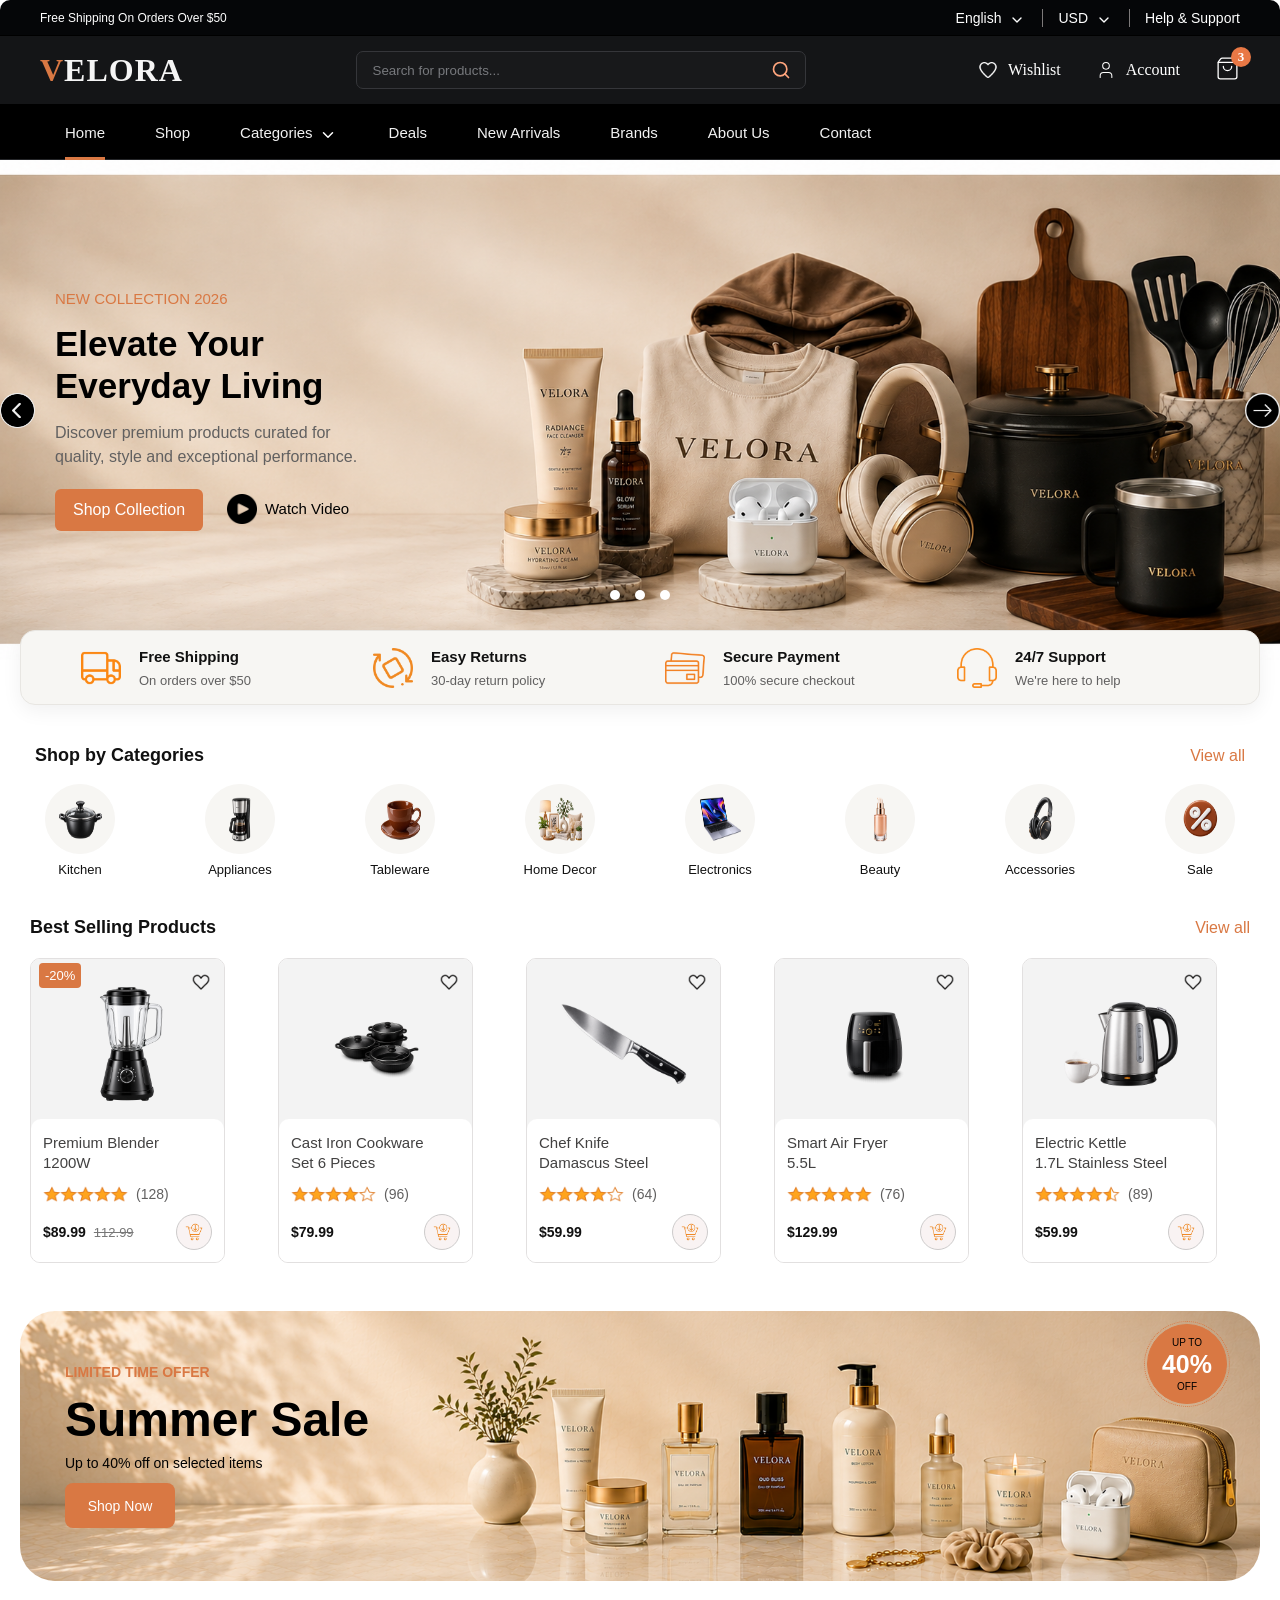
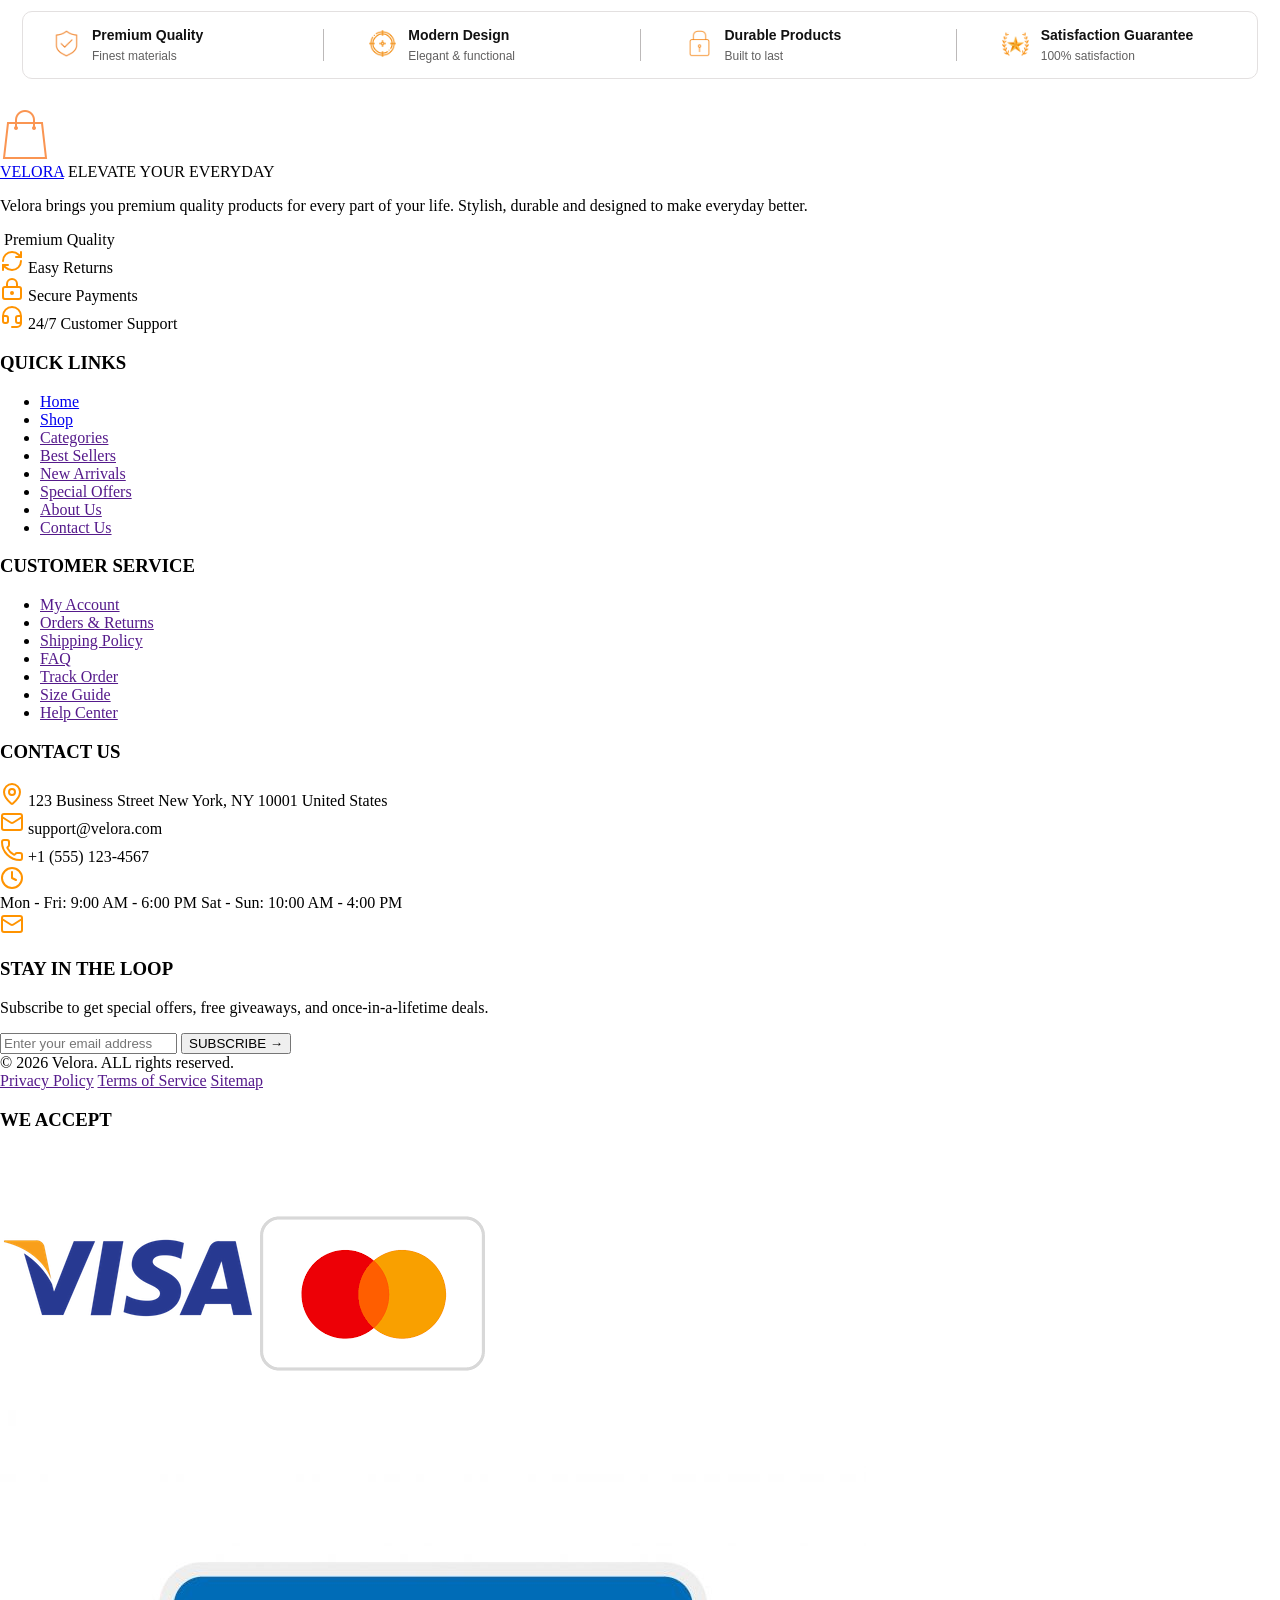
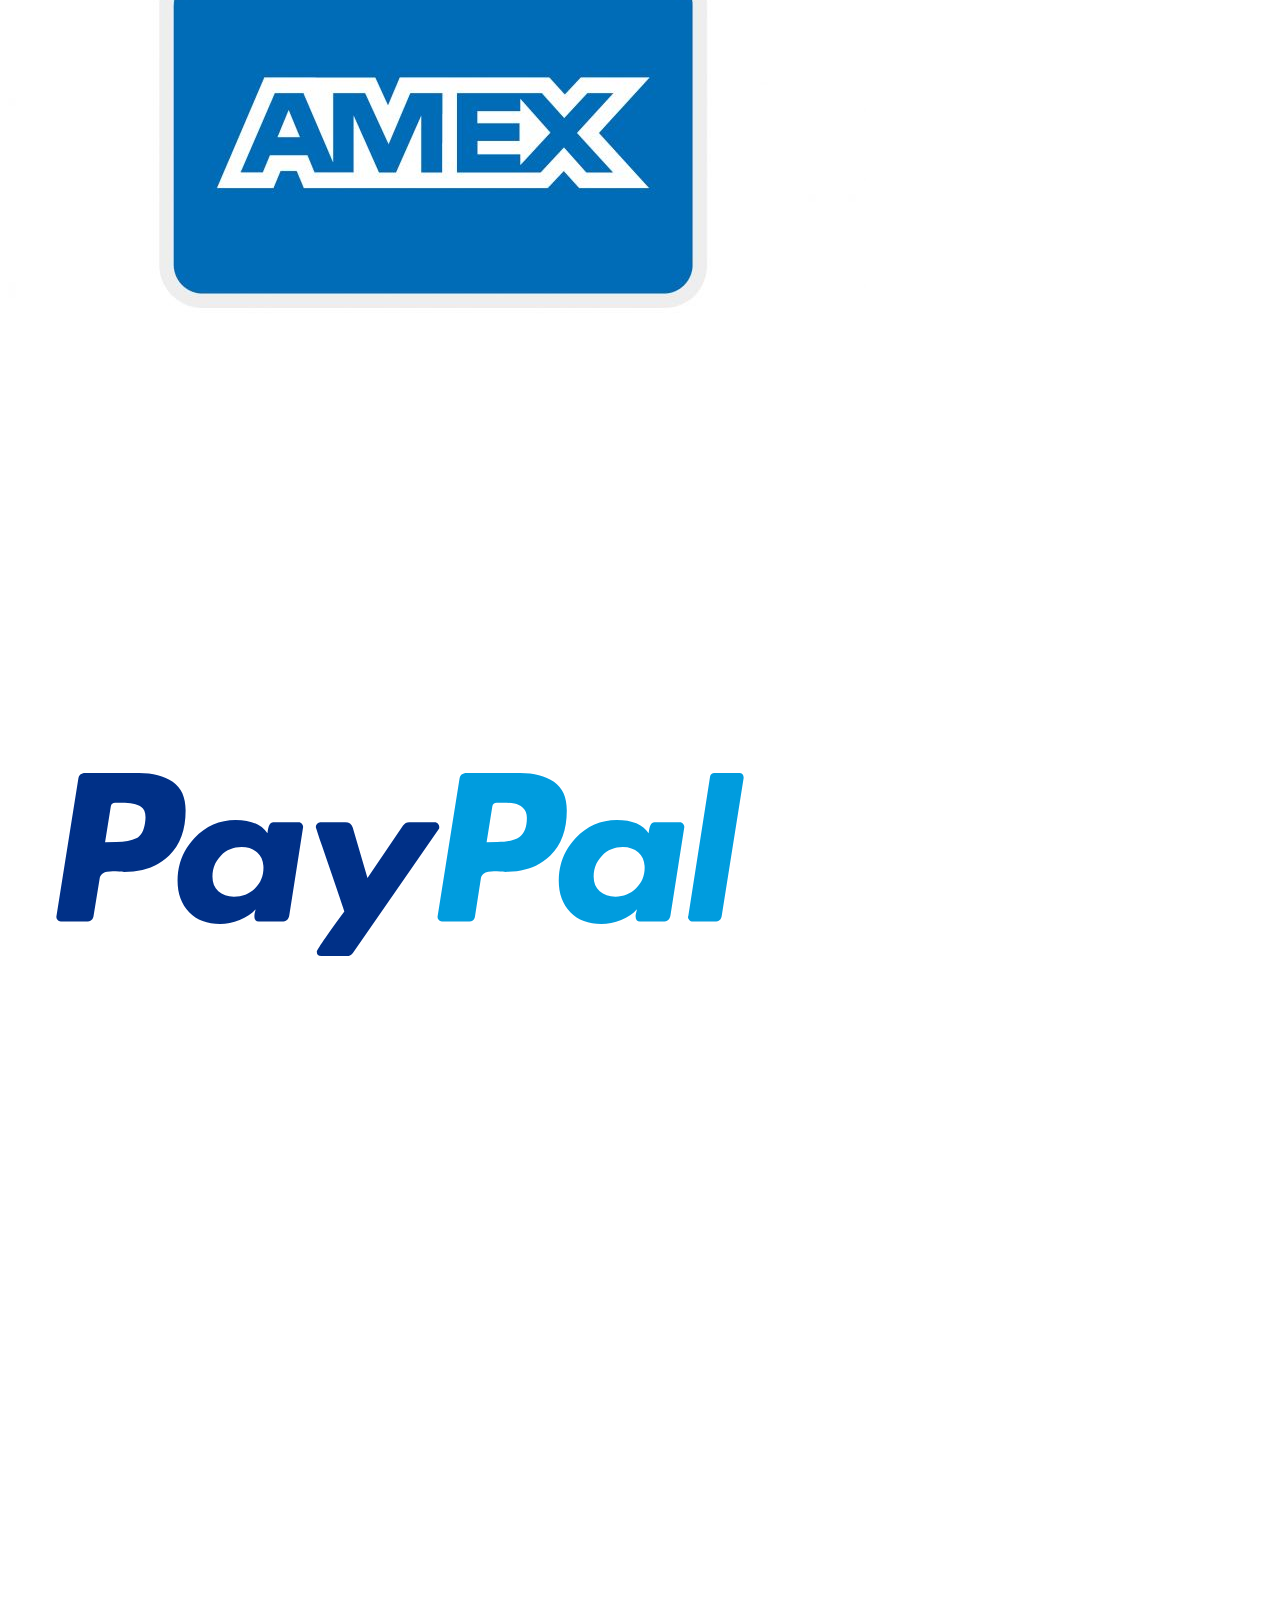
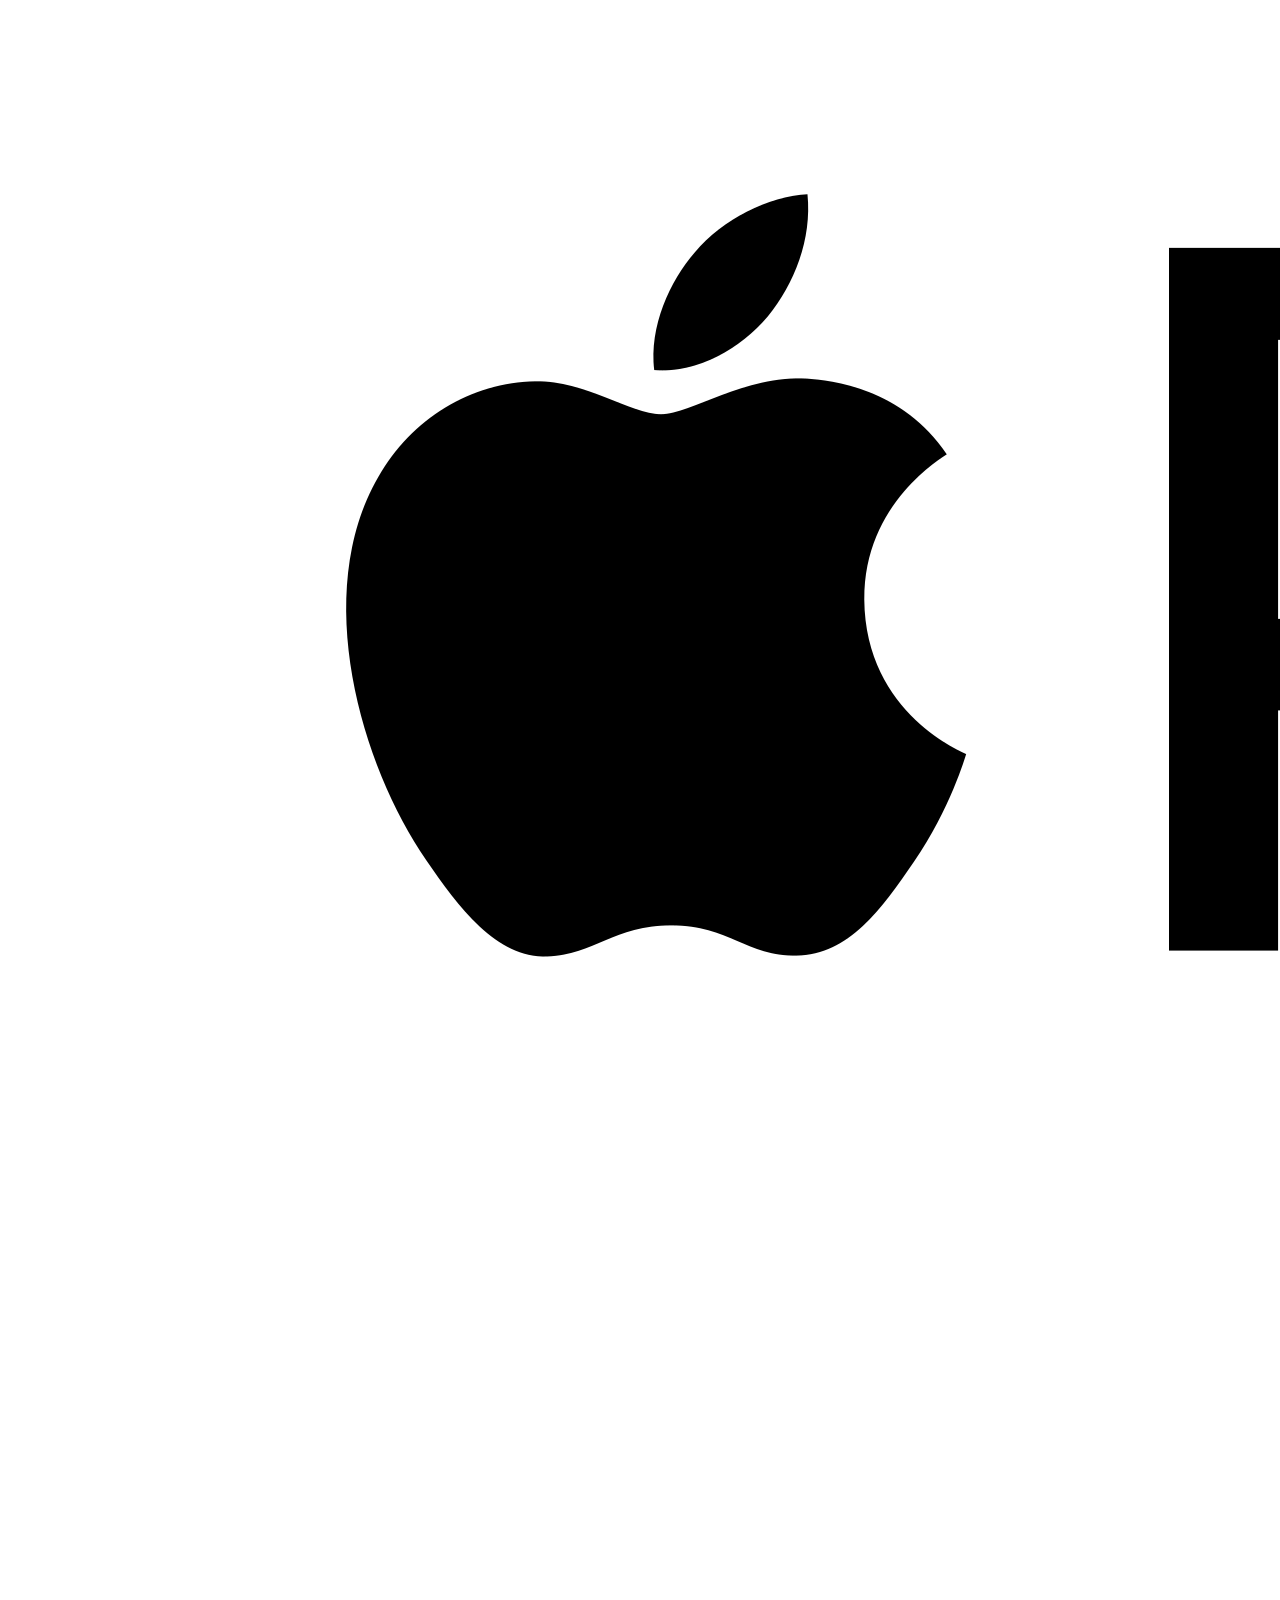
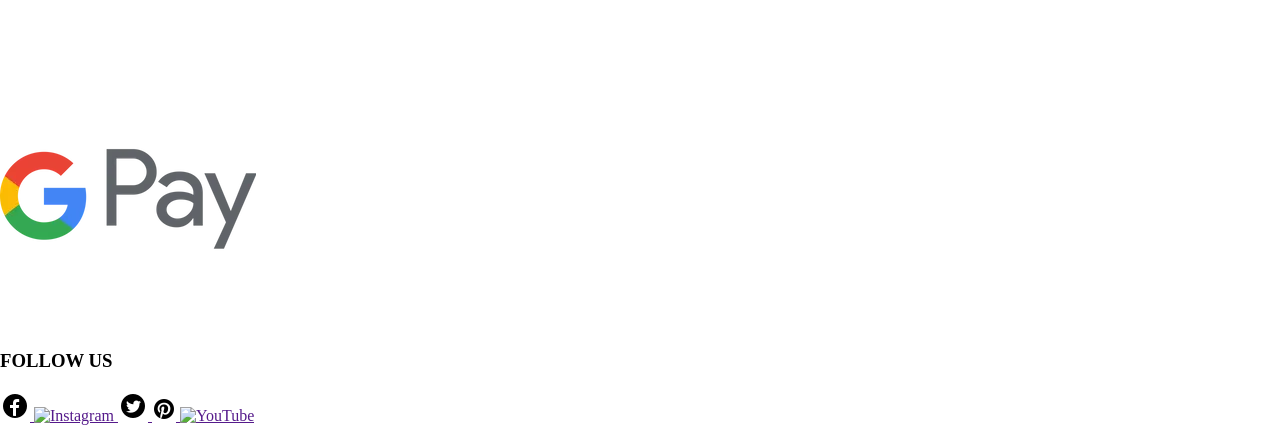
==== index.html @ 771a0735 "link the features-quality.css file to the index. html file" ====
<!DOCTYPE html>
<html lang="en">

<head>
  <meta charset="UTF-8">
  <meta name="viewport" content="width=device-width, initial-scale=1.0">
  <meta name="description"
    content="A modern, full-stack e-commerce platform with product discovery, authentication, persistent cart, advanced search and filtering, secure checkout, responsive UI, testing, and cloud deployment.">

  <title>Velora — Full-Stack E-Commerce Platform</title>
  <link rel="stylesheet" href="styles/main.css">
  <link rel="stylesheet" href="styles/components/header.css">
  <link rel="stylesheet" href="styles/components/hero.css">
  <link rel="stylesheet" href="styles/components/benefits.css">
  <link rel="stylesheet" href="styles/components/categories.css">
  <link rel="stylesheet" href="styles/components/best-sellers.css">
  <link rel="stylesheet" href="styles/components/sale.css">
  <link rel="stylesheet" href="styles/components/features-quality.css">

</head>

<body>

  <!-- =========================================
  ANNOUNCEMENT BAR
========================================== -->
  <div class="announcement-bar">
    <div class="bar-left">
      <p class="shipping-message">
        Free Shipping On Orders Over $50
      </p>
    </div>
    <div class="bar-right">
      <div class="bar-item language-selector">
        <span class="bar-label">
          English
        </span>
        <img src="assets/icons/chevron-down.svg" alt="" class="bar-arrow">
      </div>

      <span class="bar-separator"></span>

      <div class="bar-item currency-selector">
        <span class="bar-label">USD</span>
        <img src="assets/icons/chevron-down.svg" alt="" class="bar-arrow">
      </div>

      <span class="bar-separator"></span>

      <a href="#" class="bar-link">
        Help &amp; Support
      </a>
    </div>
  </div>

  <!-- =========================================
    HEADER
  ========================================== -->

  <header class="site-header">
    <!-- Logo -->
    <div class="header-left">
      <a href="index.html" class="site-logo">
        <span class="logo-accent">V</span>ELORA</a>
    </div>

    <!-- Search -->
    <div class="header-center">
      <form class="search-bar">
        <input type="search" class="search-input" placeholder="Search for products..." aria-label="Search products">

        <button type="submit" class="search-button" aria-label="Search">
          <img src="assets/icons/search.svg" alt="" class="search-icon">
        </button>
      </form>
    </div>

    <!-- Actions -->
    <div class="header-right">

      <!-- Wishlist -->
      <a href="#" class="header-action wishlist-action">
        <img src="assets/icons/favorite.png" alt="" class="header-action-icon">
        <span class="header-action-label">
          Wishlist
        </span>
      </a>

      <!-- Account -->
      <a href="login.html" class="header-action account-action">

        <img src="assets/icons/user.svg" alt="" class="header-action-icon">

        <span class="header-action-label">
          Account
        </span>

      </a>

      <!-- Cart -->
      <a href="cart.html" class="header-action cart-action">

        <div class="cart-icon-wrapper">

          <img src="assets/icons/shopping-bag.svg" alt="" class="header-cart-icon">

          <div class="cart-badge">
            <span class="cart-quantity">3</span>
          </div>

        </div>
        <!--
          <span class="header-action-label">
            Cart
          </span>
          -->

      </a>

    </div>

  </header>
  <!-- =========================================
    NAVIGATION
    ========================================== -->
  <nav class="main-navigation" aria-label="Main navigation">
    <ul class="navigation-list">
      <li class="navigation-item">
        <a href="index.html" class="navigation-link active">Home</a>
      </li>
      <li class="navigation-item">
        <a href="shop.html" class="navigation-link">Shop</a>
      </li>
      <li class="navigation-item">
        <a href="categories.html" class="navigation-link navigation-link-dropdown">
          Categories
          <img src="assets/icons/chevron-down.svg" alt="" class="navigation-arrow">
        </a>
      </li>
      <li class="navigation-item">
        <a href="deals.html" class="navigation-link">Deals</a>
      </li>
      <li class="navigation-item">
        <a href="new-arrivals.html" class="navigation-link">New Arrivals</a>
      </li>
      <li class="navigation-item">
        <a href="brands.html" class="navigation-link">Brands</a>
      </li>
      <li class="navigation-item">
        <a href="about.html" class="navigation-link">About Us</a>
      </li>
      <li class="navigation-item">
        <a href="contact.html" class="navigation-link">Contact
        </a>
      </li>
    </ul>
  </nav>

  <main>
    <section id="hero">
      <div class="hero-container">
        <div class="hero-left">
          <button class="hero-arrow hero-arrow-left" aria-label="Previous slide">
            <img src="assets/icons/back.png" alt="" class="hero-arrow-icon">
          </button>

          <div class="hero-content">
            <h2 class="hero-eyebrow">
              NEW COLLECTION 2026
            </h2>
            <h1 class="hero-title">
              Elevate Your Everyday Living
            </h1>
            <p class="hero-description">
              Discover premium products curated for quality,
              style and exceptional performance.
            </p>
            <div class="hero-actions">
              <a href="shop.html" class="hero-primary-button">
                Shop Collection
              </a>
              <button class="hero-video-button" type="button">
                <img src="assets/icons/play-button.png" alt="" class="hero-video-icon">
                <strong class="hero-video-text">
                  Watch Video
                </strong>
              </button>
            </div>
          </div>
        </div>
        <div class="hero-middle">
          <span class="hero-dot active"></span>
          <span class="hero-dot"></span>
          <span class="hero-dot"></span>
        </div>
        <div class="hero-right">
          <button class="hero-arrow hero-arrow-right" aria-label="Next slide">
            <img src="assets/icons/arrow-right.png" alt="" class="hero-arrow-icon">
          </button>
        </div>
      </div>
    </section>

    <section id="benefits">
      <div class="benefits-container">
        <div class="benefit-item">
          <img src="assets/icons/delivery-truck.png" alt="" class="benefit-image">
          <div class="benefit-content">
            <p class="benefit-title">Free Shipping</p>
            <p class="benefit-description">On orders over $50</p>
          </div>
        </div>

        <div class="benefit-item">
          <img src="assets/icons/rotate.png" alt="" class="benefit-image">
          <div class="benefit-content">
            <p class="benefit-title">Easy Returns</p>
            <p class="benefit-description">30-day return policy</p>
          </div>
        </div>

        <div class="benefit-item">
          <img src="assets/icons/credit-card.png" alt="" class="benefit-image">
          <div class="benefit-content">
            <p class="benefit-title">Secure Payment</p>
            <p class="benefit-description">100% secure checkout</p>
          </div>
        </div>

        <div class="benefit-item">
          <img src="assets/icons/headset.png" alt="" class="benefit-image">
          <div class="benefit-content">
            <p class="benefit-title">24/7 Support</p>
            <p class="benefit-description">We're here to help</p>
          </div>
        </div>
      </div>
    </section>

    <section id="categories">
      <div class="categories-container">
        <div class="categories-header">
          <h2 class="categories-title">Shop by Categories</h2>
          <a href="categories.html" class="categories-link">View all</a>
        </div>

        <div class="categories-grid">
          <a href="shop.html?category=kitchen" class="category-card">
            <div class="category-img">
              <img src="assets/images/categories/kitchen.png" alt="Kitchen products" class="category-image">
            </div>
            <span class="category-name">Kitchen</span>
          </a>

          <a href="shop.html?category=appliances" class="category-card">
            <div class="category-img">
              <img src="assets/images/categories/appliances.png" alt="Appliances products" class="category-image">
            </div>
            <span class="category-name">Appliances</span>
          </a>
          <a href="shop.html?category=tableware" class="category-card">
            <div class="category-img">
              <img src="assets/images/categories/tableware.png" alt="Tableware products" class="category-image">
            </div>
            <span class="category-name">Tableware</span>
          </a>
          <a href="shop.html?category=home-decor" class="category-card">
            <div class="category-img">
              <img src="assets/images/categories/home decor.png" alt="Home Decor products" class="category-image">
            </div>
            <span class="category-name">Home Decor</span>
          </a>
          <a href="shop.html?category=electronics" class="category-card">
            <div class="category-img">
              <img src="assets/images/categories/electronics.png" alt="Electronics products" class="category-image">
            </div>
            <span class="category-name">Electronics</span>
          </a>
          <a href="shop.html?category=beauty" class="category-card">
            <div class="category-img">
              <img src="assets/images/categories/beauty.png" alt="Beauty products" class="category-image">
            </div>
            <span class="category-name">Beauty</span>
          </a>
          <a href="shop.html?category=accessories" class="category-card">
            <div class="category-img">
              <img src="assets/images/categories/accessories.png" alt="Accessories products" class="category-image">
            </div>
            <span class="category-name">Accessories</span>
          </a>
          <a href="shop.html?category=sale" class="category-card">
            <div class="category-img">
              <img src="assets/images/categories/sale.png" alt="Promotions" class="category-image">
            </div>
            <span class="category-name">Sale</span>
          </a>
        </div>
      </div>
    </section>

    <section id="best-sellers">
      <div class="best-sellers-container">
        <div class="best-sellers-header">
          <h2 class="best-sellers-title">Best Selling Products</h2>
          <a href="best-sellers.html" class="best-sellers-link">View all</a>
        </div>

        <div class="products-grid">

          <div class="product-card">
            <!-- Product Image -->
            <div class="product-image-container">
              <span class="product-discount">
                -20%
              </span>
              <button class="product-wishlist" aria-label="Add to wishlist">
                <img src="assets/icons/heart.png" alt="">
              </button>
              <img src="assets/images/categories/Blender.png" alt="Premium Blender 1200W" class="product-img">
            </div>

            <!-- Product Information -->
            <div class="product-info">
              <h3 class="product-name">
                Premium Blender 1200W
              </h3>

              <!-- Rating -->
              <div class="product-rating">
                <img class="rating-stars" src="assets/icons/rating-50.png" alt="5 stars">
                <span class="review-count">
                  (128)
                </span>
              </div>

              <!-- Price -->
              <div class="product-actions">
                <div class="product-price">
                  <span class="current-price">
                    $89.99
                  </span>
                  <span class="old-price">
                    112.99
                  </span>
                </div>
                <!-- Add to Cart -->
                <button class="add-to-cart-button" aria-label="Add to cart">
                  <img src="assets/icons/add-product.png" alt="">
                </button>
              </div>
            </div>

          </div>

          <div class="product-card">
            <!-- Product Image -->
            <div class="product-image-container">
              <!--
                <span class="product-discount">
                </span>
              -->
              <button class="product-wishlist" aria-label="Add to wishlist">
                <img src="assets/icons/heart.png" alt="">
              </button>
              <img src="assets/images/categories/Cast Iron Cookware.png" alt="Cast Iron Cookware" class="product-img">
            </div>

            <!-- Product Information -->
            <div class="product-info">
              <h3 class="product-name">
                Cast Iron Cookware Set 6 Pieces
              </h3>

              <!-- Rating -->
              <div class="product-rating">
                <img class="rating-stars" src="assets/icons/rating-40.png" alt="4 out of 5 stars">
                <span class="review-count">
                  (96)
                </span>
              </div>

              <!-- Price -->
              <div class="product-actions">
                <div class="product-price">
                  <span class="current-price">
                    $79.99
                  </span>
                </div>
                <!-- Add to Cart -->
                <button class="add-to-cart-button" aria-label="Add to cart">
                  <img src="assets/icons/add-product.png" alt="">
                </button>
              </div>
            </div>

          </div>

          <div class="product-card">
            <!-- Product Image -->
            <div class="product-image-container">
              <!--
               <span class="product-discount">
               </span>
               -->
              <button class="product-wishlist" aria-label="Add to wishlist">
                <img src="assets/icons/heart.png" alt="">
              </button>
              <img src="assets/images/categories/Chef Knife.png" alt="Chef Knife" class="product-img">
            </div>

            <!-- Product Information -->
            <div class="product-info">
              <h3 class="product-name">
                Chef Knife Damascus Steel
              </h3>

              <!-- Rating -->
              <div class="product-rating">
                <img class="rating-stars" src="assets/icons/rating-40.png" alt="4 out of 5 stars">
                <span class="review-count">
                  (64)
                </span>
              </div>

              <!-- Price -->
              <div class="product-actions">
                <div class="product-price">
                  <span class="current-price">
                    $59.99
                  </span>
                </div>
                <!-- Add to Cart -->
                <button class="add-to-cart-button" aria-label="Add to cart">
                  <img src="assets/icons/add-product.png" alt="">
                </button>
              </div>
            </div>

          </div>

          <div class="product-card">
            <!-- Product Image -->
            <div class="product-image-container">
              <!--
               <span class="product-discount">
                 </span>
                   -->
              <button class="product-wishlist" aria-label="Add to wishlist">
                <img src="assets/icons/heart.png" alt="">
              </button>
              <img src="assets/images/categories/Smart Air Fryer.png" alt="Smart Air Fryer" class="product-img">
            </div>

            <!-- Product Information -->
            <div class="product-info">
              <h3 class="product-name">
                Smart Air Fryer 5.5L
              </h3>

              <!-- Rating -->
              <div class="product-rating">
                <img class="rating-stars" src="assets/icons/rating-50.png" alt="5 stars">
                <span class="review-count">
                  (76)
                </span>
              </div>

              <!-- Price -->
              <div class="product-actions">
                <div class="product-price">
                  <span class="current-price">
                    $129.99
                  </span>
                </div>
                <!-- Add to Cart -->
                <button class="add-to-cart-button" aria-label="Add to cart">
                  <img src="assets/icons/add-product.png" alt="">
                </button>
              </div>
            </div>

          </div>

          <div class="product-card">
            <!-- Product Image -->
            <div class="product-image-container">
              <!--
              <span class="product-discount">
               </span>
                -->
              <button class="product-wishlist" aria-label="Add to wishlist">
                <img src="assets/icons/heart.png" alt="">
              </button>
              <img src="assets/images/categories/Electric Kettle.png" alt="Elecrtic Kettle" class="product-img">
            </div>

            <!-- Product Information -->
            <div class="product-info">
              <h3 class="product-name">
                Electric Kettle <br>
                1.7L Stainless Steel
              </h3>

              <!-- Rating -->
              <div class="product-rating">
                <img class="rating-stars" src="assets/icons/rating-45.png" alt="4.5 out of 5 stars">
                <span class="review-count">
                  (89)
                </span>
              </div>

              <!-- Price -->
              <div class="product-actions">
                <div class="product-price">
                  <span class="current-price">
                    $59.99
                  </span>
                </div>
                <!-- Add to Cart -->
                <button class="add-to-cart-button" aria-label="Add to cart">
                  <img src="assets/icons/add-product.png" alt="">
                </button>
              </div>
            </div>

          </div>
        </div>
      </div>
    </section>

    <section id="sale">
      <div class="sale-container">
        <div class="sale-content">
          <span class="sale-label">
            LIMITED TIME OFFER
          </span>
          <h2 class="sale-title">Summer Sale</h2>
          <p class="sale-description">Up to 40% off on selected items</p>
          <a href="shop.html" class="sale-button">
            Shop Now
          </a>
        </div>
        <div class="sale-visual">
          <div class="sale-badge">
            <span class="sale-badge-label">UP TO </span>
            <span class="sale-badge-value">40%</span>
            <span class="sale-badge-label">OFF</span>

          </div>
        </div>
      </div>
    </section>

    <section id="features-quality">
      <div class="features-container">
        <div class="feature-card">
          <div class="feature-icon-wrapper">
            <img src="assets/icons/shield-check.png" alt="" class="feature-icon">
          </div>
          <div class="feature-info">
            <span class="feature-name">Premium Quality</span>
            <span class="feature-description">
              Finest materials
            </span>
          </div>
        </div>

        <span class="feature-separator"></span>

        <div class="feature-card">
          <div class="feature-icon-wrapper">
            <img src="assets/icons/sniper.png" alt="" class="feature-icon">
          </div>
          <div class="feature-info">
            <span class="feature-name">Modern Design</span>
            <span class="feature-description">
              Elegant & functional
            </span>
          </div>
        </div>

        <span class="feature-separator"></span>

        <div class="feature-card">
          <div class="feature-icon-wrapper">
            <img src="assets/icons/lock.png" alt="" class="feature-icon">
          </div>
          <div class="feature-info">
            <span class="feature-name">Durable Products</span>
            <span class="feature-description">
              Built to last
            </span>
          </div>
        </div>

        <span class="feature-separator"></span>

        <div class="feature-card">
          <div class="feature-icon-wrapper">
            <img src="assets/icons/winner.png" alt="" class="feature-icon">
          </div>
          <div class="feature-info">
            <span class="feature-name">Satisfaction Guarantee</span>
            <span class="feature-description">
              100% satisfaction
            </span>
          </div>
        </div>

      </div>
    </section>
  </main>

  <footer class="site-footer">
    <div class="footer-container">
      <div class="footer-main">
        <div class="footer-brand">
          <div class="brand-header">
            <img src="assets/icons/shopping-bag.png" alt="" class="brand-icon">
            <div class="brand-info">
              <a href="index.html" class="brand-logo">VELORA</a>
              <span class="brand-tagline">ELEVATE YOUR EVERYDAY</span>
            </div>
          </div>
          <p class="brand-description">
            Velora brings you premium quality products for every part of your life. Stylish, durable and designed to
            make everyday better.
          </p>
          <div class="footer-benefits">
            <div class="footer-benefit">
              <img src="assets/icons/shield-check.svg" alt="" class="footer-benefit-icon">
              <span class="footer-benefit-name">Premium Quality</span>
            </div>
            <div class="footer-benefit">
              <img src="assets/icons/refresh-cw.svg" alt="" class="footer-benefit-icon">
              <span class="footer-benefit-name">Easy Returns</span>
            </div>
            <div class="footer-benefit">
              <img src="assets/icons/lock.svg" alt="" class="footer-benefit-icon">
              <span class="footer-benefit-name">Secure Payments</span>
            </div>
            <div class="footer-benefit">
              <img src="assets/icons/headset.svg" alt="" class="footer-benefit-icon">
              <span class="footer-benefit-name">24/7 Customer Support</span>
            </div>
          </div>

        </div>

        <div class="footer-links">
          <div class="quick-links">
            <h3 class="footer-column-title">QUICK LINKS</h3>
            <ul class="footer-link-list">
              <li class="footer-link-item">
                <a href="index.html" class="footer-link">Home</a>
              </li>
              <li class="footer-link-item">
                <a href="shop.html" class="footer-link">Shop</a>
              </li>
              <li class="footer-link-item">
                <a href="" class="footer-link">Categories</a>
              </li>
              <li class="footer-link-item">
                <a href="" class="footer-link">Best Sellers</a>
              </li>
              <li class="footer-link-item">
                <a href="" class="footer-link">New Arrivals</a>
              </li>
              <li class="footer-link-item">
                <a href="" class="footer-link">Special Offers</a>
              </li>
              <li class="footer-link-item">
                <a href="" class="footer-link">About Us</a>
              </li>
              <li class="footer-link-item">
                <a href="" class="footer-link">Contact Us</a>
              </li>
            </ul>
          </div>

          <div class="customer-links">
            <h3 class="footer-column-title">CUSTOMER SERVICE</h3>
            <ul class="footer-link-list">
              <li class="footer-link-item">
                <a href="" class="footer-link">My Account</a>
              </li>
              <li class="footer-link-item">
                <a href="" class="footer-link">Orders & Returns</a>
              </li>
              <li class="footer-link-item">
                <a href="" class="footer-link">Shipping Policy</a>
              </li>
              <li class="footer-link-item">
                <a href="" class="footer-link">FAQ</a>
              </li>
              <li class="footer-link-item">
                <a href="" class="footer-link">Track Order</a>
              </li>
              <li class="footer-link-item">
                <a href="" class="footer-link">Size Guide</a>
              </li>
              <li class="footer-link-item">
                <a href="" class="footer-link">Help Center</a>
              </li>
            </ul>

          </div>
        </div>

        <div class="footer-contact">
          <h3 class="footer-column-title">CONTACT US</h3>
          <div class="contact-item">
            <img src="assets/icons/map-pin.svg" alt="Location" class=" contact-icon">
            <span class="contact-content">123 Business Street New York, NY 10001 United States</span>
          </div>

          <div class="contact-item">
            <img src="assets/icons/mail.svg" alt="Email" class="contact-icon">
            <span class="contact-content">support@velora.com</span>
          </div>

          <div class="contact-item">
            <img src="assets/icons/phone.svg" alt="Phone" class="contact-icon">
            <span class="contact-content">+1 (555) 123-4567</span>
          </div>

          <div class="contact-item">
            <img src="assets/icons/clock.svg" alt="Business hours" class="contact-icon">
            <div class="contact-hours">
              <span class="weekday-hours">
                Mon - Fri: 9:00 AM - 6:00 PM
              </span>
              <span class="weekend-hours">
                Sat - Sun: 10:00 AM - 4:00 PM
              </span>
            </div>

          </div>
        </div>
      </div>

      <div class="footer-newsletter">
        <div class="newsletter-content">
          <div class="newsletter-icon-wrapper">
            <img src="assets/icons/mail.svg" alt="" class="newsletter-icon">
          </div>
          <div class="newsletter-text">
            <h3 class="newsletter-title">
              STAY IN THE LOOP
            </h3>
            <p class="newsletter-description">
              Subscribe to get special offers, free giveaways, and once-in-a-lifetime deals.
            </p>
          </div>
        </div>
        <div class="newsletter-form">
          <form class="email-bar">
            <input type="email" class="email-input" placeholder="Enter your email address" aria-label="email">

            <button type="submit" class="subscribe-button" aria-label="Subscribe">
              SUBSCRIBE →
            </button>
          </form>
        </div>
      </div>

      <div class="footer-bottom">
        <div class="footer-legal">
          <div class="copyright">
            © 2026 Velora. ALL rights reserved.
          </div>
          <div class="footer-legal-links">
            <a href="" class="footer-legal-link">
              Privacy Policy</a>
            <span class="link-separator"></span>
            <a href="" class="footer-legal-link">
              Terms of Service</a>
            <span class="link-separator"></span>
            <a href="" class="footer-legal-link">
              Sitemap
            </a>
          </div>
        </div>

        <div class="footer-payments">
          <h3 class="footer-column-title">
            WE ACCEPT
          </h3>
          <div class="payment-methods">
            <img src="assets/logo/payment-method-logos/Visa.png" alt="Visa" class="payment-icon">
            <img src="assets/logo/payment-method-logos/Mastercard.png" alt="Mastercard" class="payment-icon">
            <img src="assets/logo/payment-method-logos/American-Express.jpg" alt="American Express"
              class="payment-icon">
            <img src="assets/logo/payment-method-logos/PayPal.svg" alt="PayPal" class="payment-icon">
            <img src="assets/logo/payment-method-logos/Apple-Pay.png" alt="Apple Pay" class="payment-icon">
            <img src="assets/logo/payment-method-logos/Google-Pay.webp" alt="Google Pay" class="payment-icon">
          </div>
        </div>

        <div class="footer-social">
          <h3 class="footer-social-title">
            FOLLOW US
          </h3>
          <div class="social-links">
            <a href="" class="social-link">
              <img src="assets/icons/facebook.png" alt="Facebook" class="social-icon">
            </a>
            <a href="" class="social-link">
              <img src="assets/icons/instagram.png" alt="Instagram" class="social-icon">
            </a>
            <a href="" class="social-link">
              <img src="assets/icons/twitter.png" alt="Twitter" class="social-icon">
            </a>
            <a href="" class="social-link">
              <img src="assets/icons/pinterest.png" alt="Pinterest" class="social-icon">
            </a>
            <a href="" class="social-link">
              <img src="assets/icons/youtube.png" alt="YouTube" class="social-icon">
            </a>
          </div>
        </div>
      </div>
    </div>

  </footer>









</body>

</html>
---- styles/main.css ----
/* Supprime les marges et paddings par défaut */
*,
*::before,
*::after {
  box-sizing: border-box;
}

/* Empêche le défilement horizontal */

html,
body {
  overflow-x: hidden;
  min-height: 100%;
  margin: 0;
}

body {
  min-height: 100vh;
  display: flex;
  flex-direction: column;
}

main {
  flex: 1;
}

footer {
  margin-top: auto;
}
---- styles/components/header.css ----
/* =========================================================
   ANNOUNCEMENT BAR
   ========================================================= */
.announcement-bar {
  position: fixed;
  top: 0;
  left: 0;
  right: 0;
  width: 100%;
  height: 35px;
  background-color: #050608;
  display: flex;
  align-items: center;
  justify-content: space-between;
  padding: 0 40px;
  box-sizing: border-box;
  border-top-left-radius: 10px;
  border-top-right-radius: 10px;
  z-index: 11;
}

/* -------------------------
   Left side
   ------------------------- */
.bar-left {
  padding-left: 0px;
}

.shipping-message {
  font-size: 12px;
  font-family: "Inter",
    sans-serif;
  font-weight: 100;
  color: white;
}


/* -------------------------
   Right side
   ------------------------- */

.bar-right {
  display: flex;
  align-items: center;
  gap: 15px;
}

/* -------------------------
   Language / Currency items
   ------------------------- */

.bar-item {
  display: flex;
  align-items: center;
  justify-content: center;
  gap: 6px;
  cursor: pointer;
}

.bar-label {
  font-size: 14px;
  font-family: "Inter",
    sans-serif;
  font-weight: 100;
  color: white;
}

/* -------------------------
   Dropdown arrow
   ------------------------- */

.bar-arrow {
  height: 20px;
  width: 20px;
  padding-top: 4px;
}

/* -------------------------
   Separators
   ------------------------- */

.bar-separator {
  height: 18px;
  width: 1px;
  background-color: rgb(124, 121, 121);
}

/* -------------------------
   Help & Support
   ------------------------- */

.bar-link {
  font-size: 14px;
  font-family: "Inter",
    sans-serif;
  font-weight: 100;
  color: white;
  text-decoration: none;
  cursor: pointer;
}

/* =========================================================
   MAIN HEADER
   ========================================================= */

.site-header {

  position: fixed;
  top: 35px;
  left: 0;
  right: 0;
  width: 100%;
  display: flex;
  align-items: center;
  justify-content: space-between;
  background-color: #141517;
  height: 70px;
  padding: 0 40px;
  box-sizing: border-box;
  border-top: 1px solid black;
  border-bottom: 1px solid black;
  z-index: 11;
}


/* -------------------------
   Logo container
   ------------------------- */

.header-left {
  padding-left: 0px;
}

/* -------------------------
   Velora logo
   ------------------------- */

.site-logo {
  font-family: "Playfair Display", Georgia, serif;
  font-size: 32px;
  font-weight: 600;
  color: #F5F5F5;
  text-decoration: none;
  letter-spacing: 1px;
  cursor: pointer;
}

/* Accent color used for V */
.logo-accent {
  color: #D97843;
}


/* =========================================================
   SEARCH BAR
   ========================================================= */
.header-center {
  /* Search bar container */
}

.search-bar {
  display: flex;
  align-items: center;
  width: 450px;
  height: 38px;
  background-color: #18191B;
  border: 1px solid #35363A;
  border-radius: 7px;
  overflow: hidden;
}

/* -------------------------
   Search input
   ------------------------- */

.search-input {
  flex: 1;
  border: none;
  outline: none;
  padding: 0px 16px;
  color: #F5F5F5;
  background: transparent;
}

.search-input::placeholder {
  color: #77797D;
}

/* -------------------------
   Search button
   ------------------------- */

.search-button {
  width: 48px;
  height: 30px;
  display: flex;
  align-items: center;
  justify-content: center;
  border: none;
  background: transparent;
  cursor: pointer;
}

/* -------------------------
   Search icon
   ------------------------- */

.search-icon {
  width: 20px;
  height: 20px;

}

/* =========================================================
   HEADER ACTIONS
   ========================================================= */
.header-right {
  display: flex;
  align-items: center;
  gap: 35px;
  padding-right: 0px;

}

/* -------------------------
   Individual action
   ------------------------- */
.header-action {
  display: flex;
  gap: 10px;
  align-items: center;
  justify-content: center;
  text-decoration: none;
  position: relative;
  cursor: pointer;
}

/* -------------------------
   Action icons
   ------------------------- */
.header-action-icon {
  height: 20px;
  width: 20px;
}

.header-cart-icon {
  height: 25px;
  width: 25px;
}

/* -------------------------
   Cart badge
   ------------------------- */

.cart-badge {
  display: flex;
  align-items: center;
  justify-content: center;
  min-width: 20px;
  height: 20px;
  position: absolute;
  bottom: 18px;
  left: 16px;
  background-color: #E97845;
  border: none;
  border-radius: 50%;
}

/* -------------------------
   Cart quantity
   ------------------------- */
.cart-quantity {
  color: #FFFFFF;
  font-size: 13px;
  font-weight: 700;
}

/* -------------------------
   Action labels
   ------------------------- */
.header-action-label {
  color: white;
}

/* =========================================================
   MAIN NAVIGATION
   ========================================================= */

.main-navigation {
  position: fixed;
  top: 105px;
  left: 0;
  right: 0;
  width: 100%;
  background-color: #000000;
  height: 55px;
  border-bottom: 1px solid #252629;
  z-index: 11;
}

/* -------------------------
   Navigation list
   ------------------------- */
.navigation-list {
  display: flex;
  margin: 0;
  padding: 0 65px;
  gap: 50px;
  align-items: center;
  list-style: none;

}

.navigation-item {
  display: flex;
  align-items: center;
  justify-content: center;
  cursor: pointer;
}

.navigation-link {
  font-family: "Inter",
    sans-serif;
  font-size: 15px;
  font-weight: 500;
  position: relative;
  display: flex;
  align-items: center;
  gap: 4px;
  height: 55px;
  color: #F2F2F2;
  text-decoration: none;
  transition: color 0.25s ease;
}

/* -------------------------
   Navigation hover
   ------------------------- */

.navigation-link:hover {
  color: #D97843;
}

/* -------------------------
   Active navigation link
   ------------------------- */

.navigation-link.active::after {
  content: "";
  position: absolute;
  bottom: 0;
  left: 0;
  width: 100%;
  height: 3px;
  background-color: #D97843;
}

/* -------------------------
   Navigation dropdown arrow
   ------------------------- */
.navigation-arrow {
  padding-top: 4px;
  height: 22px;
  width: 22px;
}
---- styles/components/hero.css ----
/* =========================================================
   HERO SECTION
   ========================================================= */

#hero {
  margin-top: 160px;
  width: 100%;
  height: 500px;
  background-image: url("../../assets/logo/background/background-img.png");
  background-size: cover;
  background-position: center center;
  background-repeat: no-repeat;
  position: relative;
  z-index: 10;
}


/* =========================================================
   HERO CONTAINER
   ========================================================= */

.hero-container {
  height: 100%;
  width: 100%;
  display: flex;
  align-items: center;
  justify-content: space-between;
  position: relative;

}


/* =========================================================
   HERO LEFT
   ========================================================= */

.hero-left {
  display: flex;
  align-items: center;
  gap: 10px;
}

/* =========================================================
   HERO ARROW
   ========================================================= */

.hero-arrow {
  display: flex;
  align-items: center;
  justify-content: center;
  border: none;
  border-radius: 50%;
  height: 35px;
  width: 35px;
  padding: 0;
  cursor: pointer;
}

.hero-arrow-icon {
  height: 35px;
  width: 35px;
  display: block;
}

/* =========================================================
   HERO CONTENT
   ========================================================= */

.hero-content {
  padding-left: 10px;
  display: flex;
  flex-direction: column;
  max-width: 320px;

}

.hero-eyebrow {
  color: #D97843;
  margin: 0 0 6px;
  font-family: "Inter", sans-serif;
  font-size: 15px;
  font-weight: 500;
  width: 100%;
}

.hero-title {
  width: 100%;
  margin: 10px 0;
  color: black;
  font-family: "Inter", sans-serif;
  font-size: 35px;
  font-weight: 700;
  line-height: 1.2;
}

.hero-description {
  margin: 4px 0 0;
  color: #616060;
  font-family: "Inter", sans-serif;
  font-size: 16px;
  line-height: 1.5;
  width: 100%;
}

/* =========================================================
   HERO ACTIONS
   ========================================================= */

.hero-actions {
  margin-top: 20px;
  display: flex;
  gap: 20px;
}

.hero-primary-button {
  display: inline-flex;
  align-items: center;
  justify-content: center;

  padding: 12px 18px;

  color: white;

  background-color: #D97843;

  border-radius: 6px;

  font-family: "Inter", sans-serif;
  font-size: 16px;
  font-weight: 500;

  text-decoration: none;

  transition: background-color 0.25s ease;
  cursor: pointer;
}

.hero-video-button {
  width: 130px;
  height: 40px;

  display: flex;
  align-items: center;
  justify-content: center;

  gap: 8px;

  padding: 0;

  border: none;
  background-color: transparent;

  cursor: pointer;
}

.hero-video-icon {
  width: 30px;
  height: 30px;

  display: block;
}

.hero-video-text {
  color: black;

  font-family: "Inter", sans-serif;
  font-size: 15px;
  font-weight: 500;
}


/* =========================================================
   HERO SLIDER DOTS
   ========================================================= */

.hero-middle {
  display: flex;
  align-items: center;
  justify-content: center;

  gap: 15px;

  position: absolute;
  bottom: 60px;
  left: 50%;

  transform: translateX(-50%);
  cursor: pointer;
}

.hero-dot {
  width: 10px;
  height: 10px;

  background-color: white;

  border-radius: 50%;
}
---- styles/components/benefits.css ----
/* =========================================================
   BENEFITS SECTION
   ========================================================= */

#benefits {
  width: 100%;
  position: relative;
  /*
    Allows the Benefits card to appear
    above the Hero section.
  */
  z-index: 10;
}

/* =========================================================
   BENEFITS CONTAINER
   ========================================================= */
.benefits-container {
  /*
    Uses a flexible width instead of a fixed
    1400px width to prevent horizontal overflow.
  */
  width: calc(100% - 40px);

  /* Limits the width on large screens so the card does not become too wide. */
  max-width: 1400px;

  /*Defines the minimum height of the card. */
  min-height: 75px;

  /* Positions the card above the Hero section. */
  position: absolute;
  top: -30px;
  left: 50%;

  /* Centers the card horizontally. */
  transform: translateX(-50%);

  /* Internal spacing of the card. */
  padding: 10px 60px;

  /*Card background color. */
  background-color: #F7F6F3;

  /*
 Subtle border around the card. */
  border: 1px solid #E8E6E2;

  /*Rounded corners. */
  border-radius: 15px;

  /*Subtle shadow to separate the card from the Hero background. */
  box-shadow: 0 6px 20px rgba(0, 0, 0, 0.06);

  /* Uses CSS Grid to organize the benefits.*/
  display: grid;

  /*Four equal columns on desktop.*/
  grid-template-columns: repeat(4, 1fr);

  /*Horizontal spacing between columns.*/
  column-gap: 50px;

  /* Vertically centers the benefit items. */
  align-items: center;

}

/* =========================================================
   INDIVIDUAL BENEFIT
   ========================================================= */

.benefit-item {
  display: flex;
  gap: 18px;
  align-items: center;
}

/* =========================================================
   BENEFIT ICON
   ========================================================= */
.benefit-image {
  height: 40px;
  width: 40px;
  /*
    Keeps the icon proportional
    without distortion.
  */
  object-fit: contain;

  /*
    Prevents the icon from shrinking
    when the available space becomes smaller.
  */
  flex-shrink: 0;
}

/* =========================================================
   BENEFIT CONTENT
   ========================================================= */
.benefit-content {
  display: flex;
  flex-direction: column;
  /*
      Vertical spacing between the title
      and the description.
    */
  gap: 8px;

  /*
      Prevents long content from overflowing
      outside the grid column.
    */
  min-width: 0;
}

/* =========================================================
   BENEFIT TITLE
   ========================================================= */
.benefit-title {
  margin: 0;
  font-family: "Inter", sans-serif;
  font-size: 15px;
  font-weight: 600;
  color: #111111;
}

/* =========================================================
   BENEFIT DESCRIPTION
   ========================================================= */
.benefit-description {
  margin: 0;
  font-family: "Inter", sans-serif;
  font-size: 13px;
  font-weight: 400;
  color: #616060;
}
---- styles/components/categories.css ----
#categories {
  margin-top: 75px;
}

.categories-container {
  display: flex;
  flex-direction: column;
  row-gap: 8px;

}

.categories-header {
  margin: 10px 35px;
  display: flex;
  align-items: center;
  justify-content: space-between;
}

.categories-title {
  margin: 0;
  color: #111111;
  font-family: "Inter", sans-serif;
  font-size: 18px;
  font-weight: 600;
}

.categories-link {
  text-decoration: none;
  color: #D97843;
  font-family: "Inter", sans-serif;
  font-size: 16px;
  font-weight: 500;
  cursor: pointer;
}

.categories-grid {
  display: grid;
  grid-template-columns: repeat(8, 1fr);

}

.category-card {
  display: flex;
  flex-direction: column;
  row-gap: 8px;
  align-items: center;
  text-decoration: none;
  cursor: pointer;
}

.category-img {
  display: flex;
  align-items: center;
  justify-content: center;
  border: 1px solid #F7F6F3;
  border-radius: 40px;
  height: 70px;
  width: 70px;
  background-color: #F7F6F3;
}

.category-image {
  height: 45px;
  width: 45px;

}

.category-name {
  font-family: "Inter", sans-serif;
  font-size: 13px;
  font-weight: 400;
  color: #111111;
}
---- styles/components/best-sellers.css ----
/*BEST SELLERS SECTION*/

#best-sellers {
  width: 100%;
  position: relative;
}

/*BEST SELLERS CONTAINER*/

.best-sellers-container {
  padding: 40px 30px;
  display: flex;
  flex-direction: column;
  row-gap: 20px;
}

/*SECTION HEADER*/

.best-sellers-header {
  display: flex;
  align-items: center;
  justify-content: space-between;
}

.best-sellers-title {
  margin: 0;
  color: #111111;
  font-family: "Inter", sans-serif;
  font-size: 18px;
  font-weight: 600;
}

/* "View all" link */

.best-sellers-link {
  text-decoration: none;
  color: #D97843;
  font-family: "Inter", sans-serif;
  font-size: 16px;
  font-weight: 500;
  cursor: pointer;
}


/*PRODUCTS GRID*/
.products-grid {
  display: grid;
  grid-template-columns: repeat(5, 1fr);
  gap: 20px;
  align-items: stretch;
}

/*PRODUCT CARD*/
.product-card {
  width: 195px;
  height: 100%;
  display: flex;
  flex-direction: column;
  /*
      Keeps the image and information visually connected.
    */
  overflow: hidden;
  border: 1px solid #E2E0E0;
  border-radius: 10px;
  background-color: #FFFFFF;
}

.product-image-container {
  width: 100%;
  height: 170px;
  position: relative;
  display: flex;
  align-items: center;
  justify-content: center;
  background-color: #F3F3F3;
}

/* Product discount badge */
.product-discount {
  position: absolute;
  top: 4px;
  left: 8px;
  padding: 5px 6px;
  border: none;
  border-radius: 4px;
  background-color: #D97843;
  color: #FFFFFF;
  font-family: "Inter", sans-serif;
  font-size: 13px;
  font-weight: 500;
  z-index: 2;
}

/* Wishlist button */
.product-wishlist {
  position: absolute;
  top: 8px;
  right: 8px;
  display: flex;
  align-items: center;
  justify-content: center;
  padding: 0;
  border: none;
  height: 30px;
  width: 30px;
  border-radius: 50%;
  background-color: transparent;
  cursor: pointer;
  z-index: 2;

}

.product-wishlist img {
  width: 20px;
  height: 20px;
  object-fit: contain;
}

.product-img {
  max-width: 70%;
  max-height: 70%;
  object-fit: contain;
}

/*PRODUCT INFORMATION*/
.product-info {
  position: relative;
  /*
  Moves the white information area slightly upward over the image section.
    */
  margin-top: -10px;
  /*
    Keeps the information panel above
    the image section.
    */

  z-index: 2;
  display: flex;
  flex-direction: column;
  gap: 12px;
  padding: 14px 12px 12px;
  background-color: #FFFFFF;

  /*
  Creates the rounded upper edge visible
  in the reference design.
  */
  border-top-left-radius: 10px;
  border-top-right-radius: 10px;
}

.product-name {
  margin: 0;
  padding: 0;
  font-family: "Inter", sans-serif;
  font-size: 15px;
  font-weight: 400;
  line-height: 1.35;
  max-width: 133px;
  color: #424141;
  display: -webkit-box;
  -webkit-line-clamp: 2;
  -webkit-box-orient: vertical;
  overflow: hidden;
}

.product-rating {
  display: flex;
  align-items: center;
  gap: 8px;
}

/* Rating stars image */
.rating-stars {
  width: 85px;
  height: auto;
  display: block;
}

/* Number of reviews */
.review-count {
  font-family: "Inter", sans-serif;
  font-size: 14px;
  font-weight: 400;
  color: #616060;
}

.product-actions {
  margin-top: auto;
  display: flex;
  align-items: center;
  justify-content: space-between;
  gap: 12px;
}

.product-price {
  display: flex;
  align-items: center;
  gap: 8px;
}

.current-price {
  font-family: "Inter", sans-serif;
  font-size: 14px;
  font-weight: 600;
  color: #111111;
}

.old-price {
  font-family: "Inter", sans-serif;
  font-size: 13px;
  font-weight: 400;
  color: #777777;
  text-decoration: line-through;
}

.add-to-cart-button {
  display: flex;
  align-items: center;
  justify-content: center;
  height: 36px;
  width: 36px;
  padding: 0;
  border-radius: 50%;
  background-color: #F9F3F3;
  border: 1px solid #CDCBCB;
  cursor: pointer;
  transition:
    background-color 0.25s ease,
    border-color 0.25s ease;
}

.add-to-cart-button img {
  height: 18px;
  width: 18px;
  object-fit: contain;
}
---- styles/components/sale.css ----
/*  SALE SECTION  */

#sale {
  width: calc(100% - 40px);
  height: 270px;
  margin: 8px auto;
  background-image: url("../../assets/logo/background/background-sale.png");
  background-repeat: no-repeat;
  background-size: 105% auto;
  background-position: center;
  display: flex;
  align-items: center;
  border-radius: 35px;
  position: relative;
  overflow: hidden;
}

/*  SALE CONTAINER  */
.sale-container {
  margin: 20px;
  padding: 0 25px;
  width: 100%;
  display: flex;
  align-items: center;
  justify-content: space-between;
}

.sale-content {
  display: flex;
  flex-direction: column;
  row-gap: 8px;
  justify-content: center;
}

.sale-label {
  margin: 4px 0;
  font-family: "Inter", sans-serif;
  font-size: 14px;
  font-weight: 700;
  color: #D97843;
}

.sale-title {
  margin: 0;
  font-family: "Inter", sans-serif;
  font-size: 48px;
  font-weight: 700;
}

.sale-description {
  margin: 0;
  font-family: "Inter", sans-serif;
  font-size: 14px;
  font-weight: 500;
}


/*   SHOP NOW BUTTON */
.sale-button {
  font-family: "Inter", sans-serif;
  font-size: 14px;
  font-weight: 500;
  display: inline-flex;
  align-items: center;
  justify-content: center;
  height: 45px;
  width: 110px;
  margin: 4px 0;
  border: 1px solid transparent;
  border-radius: 8px;
  background-color: #D97843;
  text-decoration: none;
  color: white;
  cursor: pointer;
  transition:
    background-color 0.25s ease,
    transform 0.25s ease;
}

.sale-button:hover {
  background-color: #C96B39;
  transform: translateY(-2px);
}

.sale-visual {
  position: absolute;
  top: 10px;
  right: 30px;
  display: flex;
  align-items: center;
  border: 1px dotted #D97843;
  border-radius: 50%;
  padding: 2px 2px;
}

.sale-badge {
  background-color: #D97843;
  display: flex;
  flex-direction: column;
  row-gap: 2px;
  align-items: center;
  justify-content: center;
  height: 80px;
  width: 80px;
  border: 1px solid #D97843;
  border-radius: 50%;

}

.sale-badge-label {
  font-family: "Inter", sans-serif;
  font-size: 10px;
  font-weight: 400;
}

.sale-badge-value {
  font-family: "Inter", sans-serif;
  font-size: 25px;
  font-weight: 700;
  color: white;
}
---- styles/components/features-quality.css ----
/* FEATURES QUALITY SECTION */
#features-quality {
  width: 100%;
}

/*  FEATURES CONTAINER */
.features-container {
  display: grid;
  /* 4 equal feature columns separated by thin lines */
  grid-template-columns:
    1fr auto 1fr auto 1fr auto 1fr;
  gap: 45px;
  align-items: center;
  padding: 15px 30px;
  border: 1px solid rgb(227, 224, 224);
  border-radius: 10px;
  margin: 30px 22px;
}

/*  FEATURE CARD */
.feature-card {
  display: flex;
  gap: 12px;
  align-items: center;
  width: 100%;
}


.feature-icon {
  height: 27px;
  width: 27px;
  object-fit: contain;
  flex-shrink: 0;
}

.feature-info {
  display: flex;
  flex-direction: column;
  row-gap: 6px;
}

.feature-name {
  margin: 0;
  font-family: "Inter", sans-serif;
  font-size: 14px;
  font-weight: 600;
  color: #111111;
}

.feature-description {
  margin: 0;
  font-family: "Inter", sans-serif;
  font-size: 12px;
  font-weight: 400;
  color: #616060;
}

.feature-separator {
  height: 32px;
  width: 1px;
  background-color: #bcb9b9;
  justify-self: center;
}
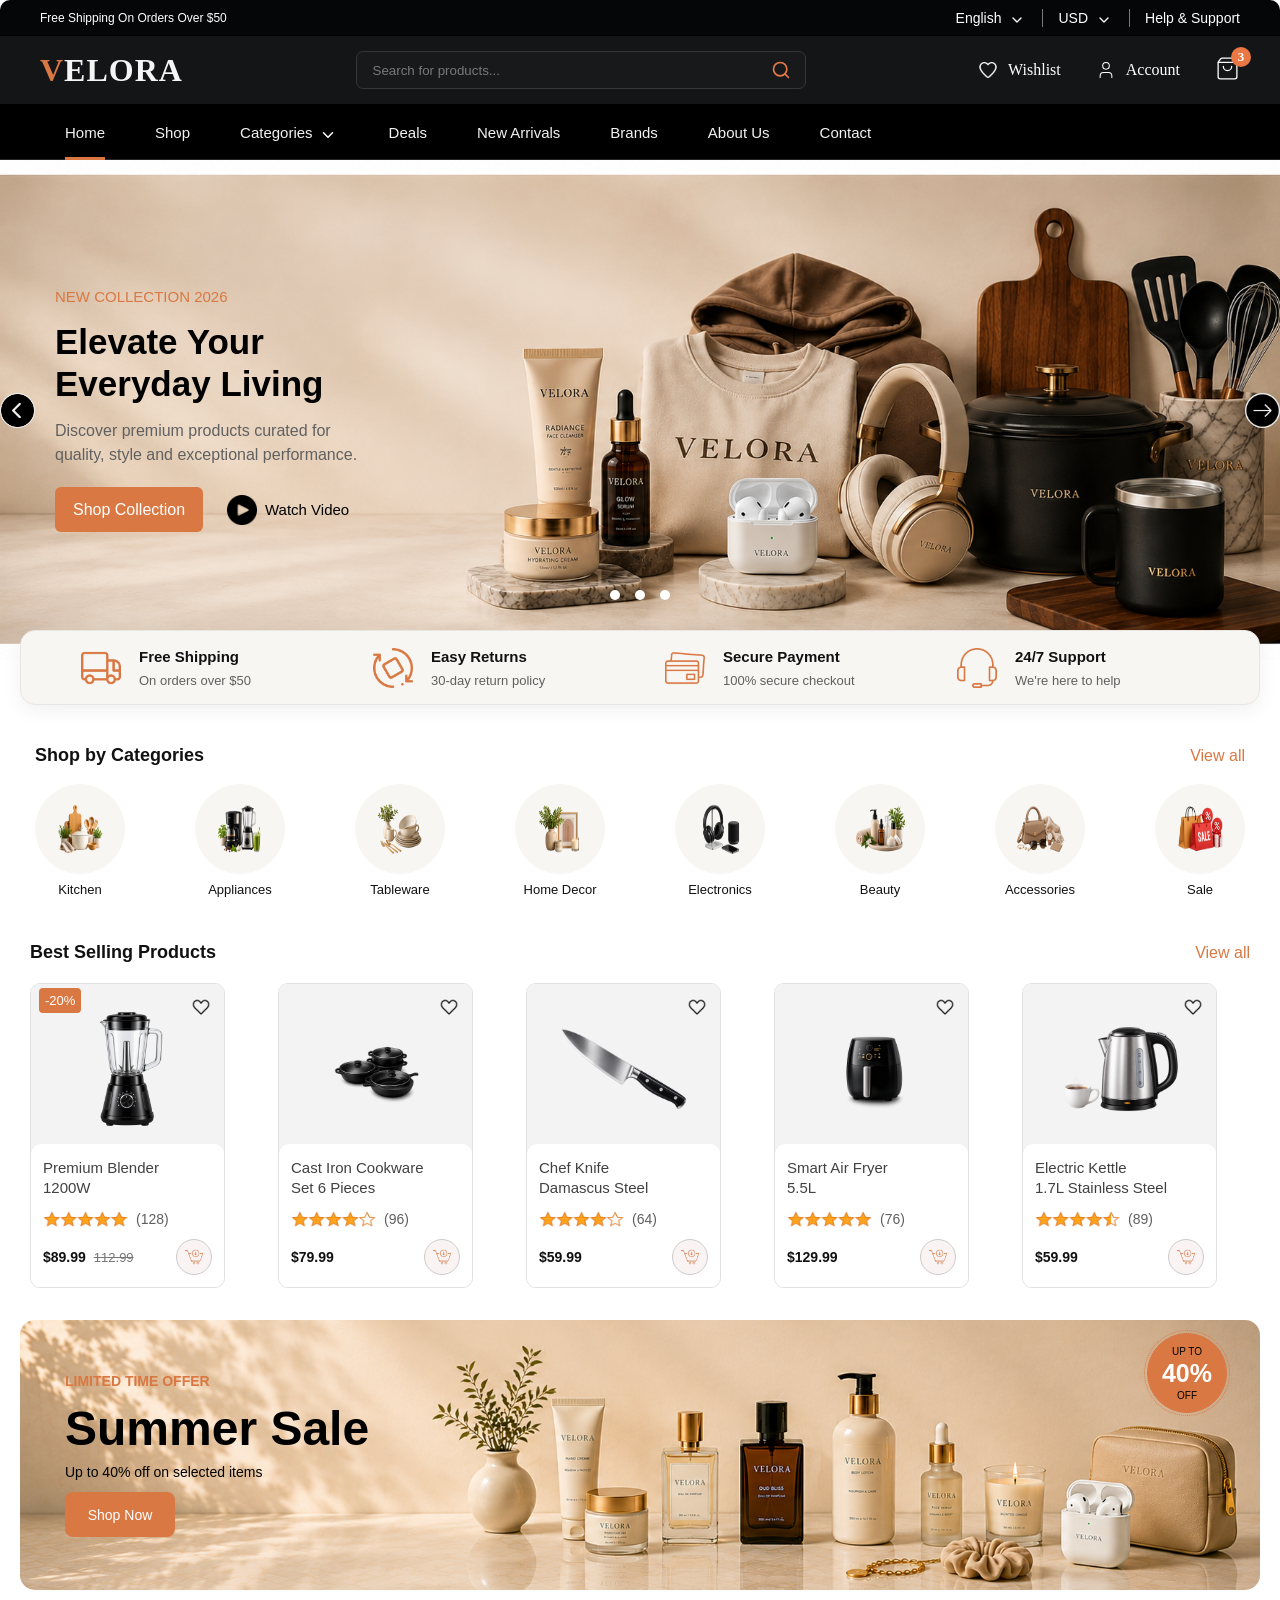
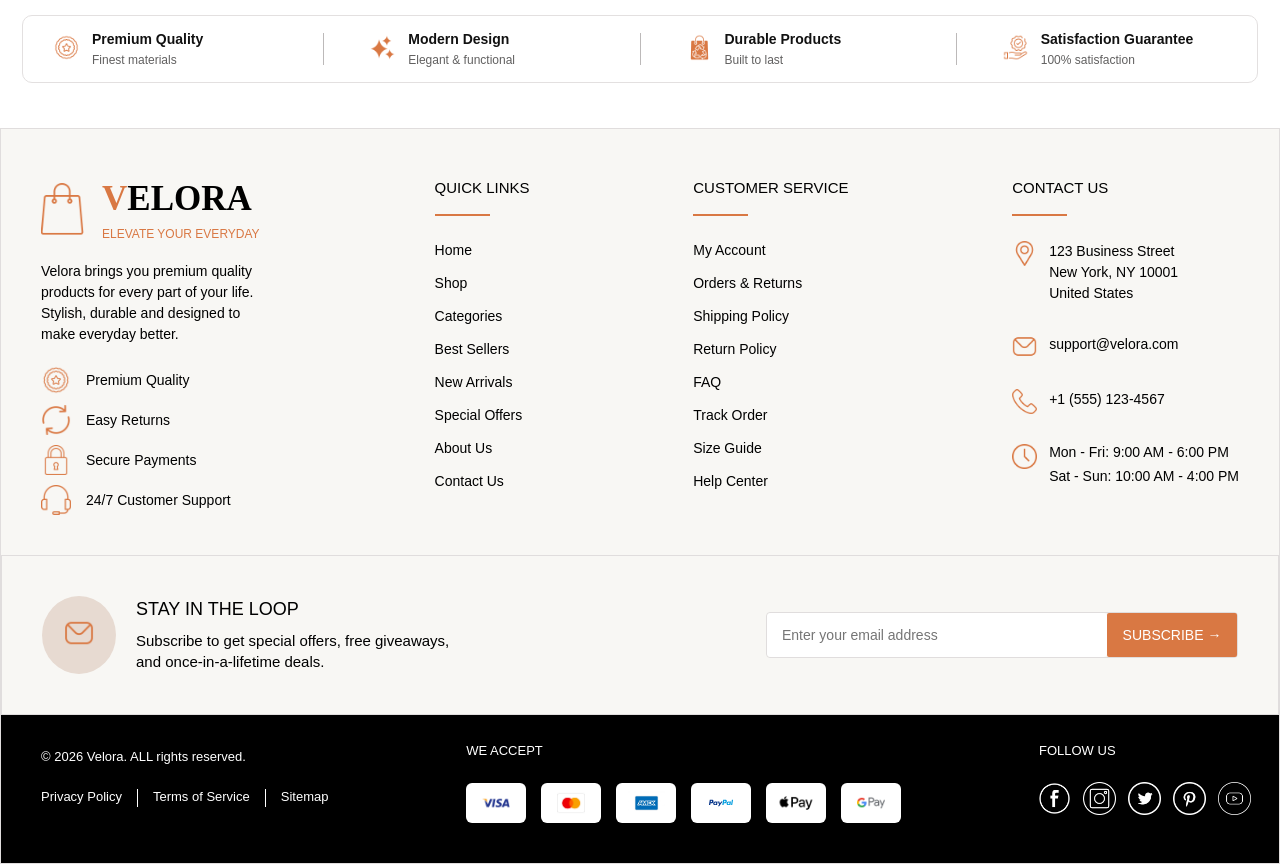
==== commit 1f01389a: "add some modification to this file" ====
--- a/index.html
+++ b/index.html
@@ -16,6 +16,7 @@
   <link rel="stylesheet" href="styles/components/best-sellers.css">
   <link rel="stylesheet" href="styles/components/sale.css">
   <link rel="stylesheet" href="styles/components/features-quality.css">
+  <link rel="stylesheet" href="styles/components/footer.css">
 
 </head>
 
@@ -555,7 +556,7 @@
       <div class="features-container">
         <div class="feature-card">
           <div class="feature-icon-wrapper">
-            <img src="assets/icons/shield-check.png" alt="" class="feature-icon">
+            <img src="assets/icons/premium-quality.png" alt="" class="feature-icon">
           </div>
           <div class="feature-info">
             <span class="feature-name">Premium Quality</span>
@@ -569,7 +570,7 @@
 
         <div class="feature-card">
           <div class="feature-icon-wrapper">
-            <img src="assets/icons/sniper.png" alt="" class="feature-icon">
+            <img src="assets/icons/sparkler.png" alt="" class="feature-icon">
           </div>
           <div class="feature-info">
             <span class="feature-name">Modern Design</span>
@@ -583,7 +584,7 @@
 
         <div class="feature-card">
           <div class="feature-icon-wrapper">
-            <img src="assets/icons/lock.png" alt="" class="feature-icon">
+            <img src="assets/icons/circular.png" alt="" class="feature-icon">
           </div>
           <div class="feature-info">
             <span class="feature-name">Durable Products</span>
@@ -597,7 +598,7 @@
 
         <div class="feature-card">
           <div class="feature-icon-wrapper">
-            <img src="assets/icons/winner.png" alt="" class="feature-icon">
+            <img src="assets/icons/guarantee.png" alt="" class="feature-icon">
           </div>
           <div class="feature-info">
             <span class="feature-name">Satisfaction Guarantee</span>
@@ -611,14 +612,16 @@
     </section>
   </main>
 
-  <footer class="site-footer">
+  <footer id="site-footer">
     <div class="footer-container">
       <div class="footer-main">
         <div class="footer-brand">
           <div class="brand-header">
-            <img src="assets/icons/shopping-bag.png" alt="" class="brand-icon">
+            <div class="brand-icon">
+              <img src="assets/icons/shopping-bag.png" alt="">
+            </div>
             <div class="brand-info">
-              <a href="index.html" class="brand-logo">VELORA</a>
+              <a href="index.html" class="brand-logo"><span class="logo-accent">V</span>ELORA</a>
               <span class="brand-tagline">ELEVATE YOUR EVERYDAY</span>
             </div>
           </div>
@@ -628,113 +631,116 @@
           </p>
           <div class="footer-benefits">
             <div class="footer-benefit">
-              <img src="assets/icons/shield-check.svg" alt="" class="footer-benefit-icon">
+              <img src="assets/icons/premium-quality.png" alt="" class="footer-benefit-icon">
               <span class="footer-benefit-name">Premium Quality</span>
             </div>
             <div class="footer-benefit">
-              <img src="assets/icons/refresh-cw.svg" alt="" class="footer-benefit-icon">
+              <img src="assets/icons/refresh.png" alt="" class="footer-benefit-icon">
               <span class="footer-benefit-name">Easy Returns</span>
             </div>
             <div class="footer-benefit">
-              <img src="assets/icons/lock.svg" alt="" class="footer-benefit-icon">
+              <img src="assets/icons/unlock.png" alt="" class="footer-benefit-icon">
               <span class="footer-benefit-name">Secure Payments</span>
             </div>
             <div class="footer-benefit">
-              <img src="assets/icons/headset.svg" alt="" class="footer-benefit-icon">
+              <img src="assets/icons/headset.png" alt="" class="footer-benefit-icon">
               <span class="footer-benefit-name">24/7 Customer Support</span>
             </div>
           </div>
 
         </div>
 
-        <div class="footer-links">
-          <div class="quick-links">
-            <h3 class="footer-column-title">QUICK LINKS</h3>
-            <ul class="footer-link-list">
-              <li class="footer-link-item">
-                <a href="index.html" class="footer-link">Home</a>
-              </li>
-              <li class="footer-link-item">
-                <a href="shop.html" class="footer-link">Shop</a>
-              </li>
-              <li class="footer-link-item">
-                <a href="" class="footer-link">Categories</a>
-              </li>
-              <li class="footer-link-item">
-                <a href="" class="footer-link">Best Sellers</a>
-              </li>
-              <li class="footer-link-item">
-                <a href="" class="footer-link">New Arrivals</a>
-              </li>
-              <li class="footer-link-item">
-                <a href="" class="footer-link">Special Offers</a>
-              </li>
-              <li class="footer-link-item">
-                <a href="" class="footer-link">About Us</a>
-              </li>
-              <li class="footer-link-item">
-                <a href="" class="footer-link">Contact Us</a>
-              </li>
-            </ul>
-          </div>
-
-          <div class="customer-links">
-            <h3 class="footer-column-title">CUSTOMER SERVICE</h3>
-            <ul class="footer-link-list">
-              <li class="footer-link-item">
-                <a href="" class="footer-link">My Account</a>
-              </li>
-              <li class="footer-link-item">
-                <a href="" class="footer-link">Orders & Returns</a>
-              </li>
-              <li class="footer-link-item">
-                <a href="" class="footer-link">Shipping Policy</a>
-              </li>
-              <li class="footer-link-item">
-                <a href="" class="footer-link">FAQ</a>
-              </li>
-              <li class="footer-link-item">
-                <a href="" class="footer-link">Track Order</a>
-              </li>
-              <li class="footer-link-item">
-                <a href="" class="footer-link">Size Guide</a>
-              </li>
-              <li class="footer-link-item">
-                <a href="" class="footer-link">Help Center</a>
-              </li>
-            </ul>
-
-          </div>
+        <div class="quick-links">
+          <h3 class="footer-column-title">QUICK LINKS</h3>
+          <ul class="footer-link-list">
+            <li class="footer-link-item">
+              <a href="index.html" class="footer-link">Home</a>
+            </li>
+            <li class="footer-link-item">
+              <a href="shop.html" class="footer-link">Shop</a>
+            </li>
+            <li class="footer-link-item">
+              <a href="" class="footer-link">Categories</a>
+            </li>
+            <li class="footer-link-item">
+              <a href="" class="footer-link">Best Sellers</a>
+            </li>
+            <li class="footer-link-item">
+              <a href="" class="footer-link">New Arrivals</a>
+            </li>
+            <li class="footer-link-item">
+              <a href="" class="footer-link">Special Offers</a>
+            </li>
+            <li class="footer-link-item">
+              <a href="" class="footer-link">About Us</a>
+            </li>
+            <li class="footer-link-item">
+              <a href="" class="footer-link">Contact Us</a>
+            </li>
+          </ul>
+        </div>
+
+        <div class="customer-links">
+          <h3 class="footer-column-title">CUSTOMER SERVICE</h3>
+          <ul class="footer-link-list">
+            <li class="footer-link-item">
+              <a href="" class="footer-link">My Account</a>
+            </li>
+            <li class="footer-link-item">
+              <a href="" class="footer-link">Orders & Returns</a>
+            </li>
+            <li class="footer-link-item">
+              <a href="" class="footer-link">Shipping Policy</a>
+            </li>
+            <li class="footer-link-item">
+              <a href="" class="footer-link">Return Policy</a>
+            </li>
+            <li class="footer-link-item">
+              <a href="" class="footer-link">FAQ</a>
+            </li>
+            <li class="footer-link-item">
+              <a href="" class="footer-link">Track Order</a>
+            </li>
+            <li class="footer-link-item">
+              <a href="" class="footer-link">Size Guide</a>
+            </li>
+            <li class="footer-link-item">
+              <a href="" class="footer-link">Help Center</a>
+            </li>
+          </ul>
+
         </div>
 
         <div class="footer-contact">
           <h3 class="footer-column-title">CONTACT US</h3>
-          <div class="contact-item">
-            <img src="assets/icons/map-pin.svg" alt="Location" class=" contact-icon">
-            <span class="contact-content">123 Business Street New York, NY 10001 United States</span>
-          </div>
-
-          <div class="contact-item">
-            <img src="assets/icons/mail.svg" alt="Email" class="contact-icon">
-            <span class="contact-content">support@velora.com</span>
-          </div>
-
-          <div class="contact-item">
-            <img src="assets/icons/phone.svg" alt="Phone" class="contact-icon">
-            <span class="contact-content">+1 (555) 123-4567</span>
-          </div>
-
-          <div class="contact-item">
-            <img src="assets/icons/clock.svg" alt="Business hours" class="contact-icon">
-            <div class="contact-hours">
-              <span class="weekday-hours">
-                Mon - Fri: 9:00 AM - 6:00 PM
-              </span>
-              <span class="weekend-hours">
-                Sat - Sun: 10:00 AM - 4:00 PM
-              </span>
-            </div>
-
+          <div class="contact-items">
+            <div class="contact-item">
+              <img src="assets/icons/placeholder.png" alt="Location" class=" contact-icon">
+              <span class="contact-content">123 Business Street New York, NY 10001 United States</span>
+            </div>
+
+            <div class="contact-item">
+              <img src="assets/icons/mail.png" alt="Email" class="contact-icon">
+              <span class="contact-content">support@velora.com</span>
+            </div>
+
+            <div class="contact-item">
+              <img src="assets/icons/telephone.png" alt="Phone" class="contact-icon">
+              <span class="contact-content">+1 (555) 123-4567</span>
+            </div>
+
+            <div class="contact-item">
+              <img src="assets/icons/clock.png" alt="Business hours" class="contact-icon">
+              <div class="contact-hours">
+                <span class="weekday-hours">
+                  Mon - Fri: 9:00 AM - 6:00 PM
+                </span>
+                <span class="weekend-hours">
+                  Sat - Sun: 10:00 AM - 4:00 PM
+                </span>
+              </div>
+
+            </div>
           </div>
         </div>
       </div>
@@ -742,7 +748,7 @@
       <div class="footer-newsletter">
         <div class="newsletter-content">
           <div class="newsletter-icon-wrapper">
-            <img src="assets/icons/mail.svg" alt="" class="newsletter-icon">
+            <img src="assets/icons/mail.png" alt="" class="newsletter-icon">
           </div>
           <div class="newsletter-text">
             <h3 class="newsletter-title">
@@ -783,17 +789,28 @@
         </div>
 
         <div class="footer-payments">
-          <h3 class="footer-column-title">
+          <h3 class="footer-payment-title">
             WE ACCEPT
           </h3>
           <div class="payment-methods">
-            <img src="assets/logo/payment-method-logos/Visa.png" alt="Visa" class="payment-icon">
-            <img src="assets/logo/payment-method-logos/Mastercard.png" alt="Mastercard" class="payment-icon">
-            <img src="assets/logo/payment-method-logos/American-Express.jpg" alt="American Express"
-              class="payment-icon">
-            <img src="assets/logo/payment-method-logos/PayPal.svg" alt="PayPal" class="payment-icon">
-            <img src="assets/logo/payment-method-logos/Apple-Pay.png" alt="Apple Pay" class="payment-icon">
-            <img src="assets/logo/payment-method-logos/Google-Pay.webp" alt="Google Pay" class="payment-icon">
+            <div class="payment-icon">
+              <img src="assets/logo/payment-method-logos/Visa.png" alt="Visa">
+            </div>
+            <div class="payment-icon">
+              <img src="assets/logo/payment-method-logos/Mastercard.png" alt="Mastercard">
+            </div>
+            <div class="payment-icon">
+              <img src="assets/logo/payment-method-logos/American-Express.jpg" alt="American Express">
+            </div>
+            <div class="payment-icon">
+              <img src="assets/logo/payment-method-logos/PayPal.svg" alt="PayPal">
+            </div>
+            <div class="payment-icon">
+              <img src="assets/logo/payment-method-logos/Apple-Pay.png" alt="Apple Pay">
+            </div>
+            <div class="payment-icon">
+              <img src="assets/logo/payment-method-logos/Google-Pay.webp" alt="Google Pay">
+            </div>
           </div>
         </div>
 
--- a/styles/components/hero.css
+++ b/styles/components/hero.css
@@ -130,15 +130,20 @@
   font-weight: 500;
 
   text-decoration: none;
-
-  transition: background-color 0.25s ease;
-  cursor: pointer;
+  cursor: pointer;
+  transition:
+    background-color 0.3s ease,
+    transform 0.3s ease;
+}
+
+.hero-primary-button:hover {
+  background-color: #de5f20;
+  transform: translateY(-2px);
 }
 
 .hero-video-button {
   width: 130px;
-  height: 40px;
-
+  height: 45px;
   display: flex;
   align-items: center;
   justify-content: center;
@@ -148,9 +153,15 @@
   padding: 0;
 
   border: none;
+  border-radius: 6px;
   background-color: transparent;
 
   cursor: pointer;
+  transition: transform 0.3s ease;
+}
+
+.hero-video-button:hover {
+  transform: scale(1.05);
 }
 
 .hero-video-icon {
--- a/styles/components/categories.css
+++ b/styles/components/categories.css
@@ -31,6 +31,15 @@
   font-size: 16px;
   font-weight: 500;
   cursor: pointer;
+  transition:
+    color 0.3s ease,
+    transform 0.3s ease;
+}
+
+.categories-link:hover {
+  color: #f7590b;
+  transform: translateY(-2px);
+
 }
 
 .categories-grid {
@@ -53,15 +62,15 @@
   align-items: center;
   justify-content: center;
   border: 1px solid #F7F6F3;
-  border-radius: 40px;
-  height: 70px;
-  width: 70px;
+  border-radius: 50%;
+  height: 90px;
+  width: 90px;
   background-color: #F7F6F3;
 }
 
 .category-image {
-  height: 45px;
-  width: 45px;
+  height: 50px;
+  width: 50px;
 
 }
 
--- a/styles/components/best-sellers.css
+++ b/styles/components/best-sellers.css
@@ -8,7 +8,7 @@
 /*BEST SELLERS CONTAINER*/
 
 .best-sellers-container {
-  padding: 40px 30px;
+  padding: 45px 30px 30px;
   display: flex;
   flex-direction: column;
   row-gap: 20px;
@@ -39,6 +39,14 @@
   font-size: 16px;
   font-weight: 500;
   cursor: pointer;
+  transition:
+    color 0.3s ease,
+    transform 0.3s ease;
+}
+
+.best-sellers-link:hover {
+  color: #f7590b;
+  transform: translateY(-2px);
 }
 
 
--- a/styles/components/sale.css
+++ b/styles/components/sale.css
@@ -3,14 +3,14 @@
 #sale {
   width: calc(100% - 40px);
   height: 270px;
-  margin: 8px auto;
+  margin: 2px auto;
   background-image: url("../../assets/logo/background/background-sale.png");
   background-repeat: no-repeat;
   background-size: 105% auto;
   background-position: center;
   display: flex;
   align-items: center;
-  border-radius: 35px;
+  border-radius: 15px;
   position: relative;
   overflow: hidden;
 }
--- a/styles/components/features-quality.css
+++ b/styles/components/features-quality.css
@@ -14,7 +14,7 @@
   padding: 15px 30px;
   border: 1px solid rgb(227, 224, 224);
   border-radius: 10px;
-  margin: 30px 22px;
+  margin: 25px 22px;
 }
 
 /*  FEATURE CARD */
--- a/styles/components/footer.css
+++ b/styles/components/footer.css
@@ -0,0 +1,419 @@
+#site-footer {
+  width: 100%;
+  margin-top: 20px;
+  background-color: #F8F7F4;
+
+}
+
+.footer-container {
+  display: flex;
+  flex-direction: column;
+  border: 1px solid rgb(224, 221, 221);
+
+}
+
+.footer-main {
+  display: flex;
+  column-gap: 20px;
+  justify-content: space-between;
+  padding: 50px 40px 40px 40px;
+}
+
+.footer-brand {
+  display: flex;
+  flex-direction: column;
+  row-gap: 20px;
+}
+
+.brand-header {
+  display: flex;
+  gap: 6px;
+}
+
+.brand-icon {
+  display: flex;
+  align-items: center;
+  justify-content: center;
+}
+
+.brand-icon img {
+  width: 55px;
+  height: 55px;
+  object-fit: contain;
+}
+
+.brand-info {
+  display: flex;
+  flex-direction: column;
+  row-gap: 8px;
+  justify-content: center;
+}
+
+.brand-logo {
+  text-decoration: none;
+  font-family: "Playfair Display", Georgia, serif;
+  font-size: 35px;
+  font-weight: 700;
+  color: black;
+}
+
+.brand-tagline {
+  font-family: "Inter", sans-serif;
+  font-size: 12px;
+  font-weight: 300;
+  color: #D97843;
+}
+
+.brand-description {
+  margin: 0;
+  width: 230px;
+  font-family: "Inter", sans-serif;
+  font-size: 14px;
+  font-weight: 400;
+  line-height: 1.5;
+}
+
+.footer-benefits {
+  display: flex;
+  flex-direction: column;
+  row-gap: 10px;
+  justify-content: start;
+}
+
+.footer-benefit {
+  display: flex;
+  align-items: center;
+  gap: 15px;
+}
+
+.footer-benefit-icon {
+  height: 30px;
+  width: 30px;
+  object-fit: contain;
+}
+
+.footer-benefit-name {
+  display: flex;
+  align-items: center;
+  font-family: "Inter", sans-serif;
+  font-size: 14px;
+  font-weight: 400;
+}
+
+.quick-links,
+.customer-links {
+  display: flex;
+  flex-direction: column;
+  row-gap: 25px;
+}
+
+.footer-column-title {
+  margin: 0;
+  position: relative;
+  padding-bottom: 20px;
+  font-family: "Inter", sans-serif;
+  font-size: 15px;
+  font-weight: 500;
+}
+
+.footer-column-title::after {
+  content: "";
+  position: absolute;
+  left: 0;
+  bottom: 0;
+  width: 55px;
+  height: 2px;
+  background-color: #D97843;
+}
+
+
+.footer-link-list {
+  margin: 0;
+  padding: 0;
+  display: flex;
+  flex-direction: column;
+  row-gap: 15px;
+  justify-content: flex-start;
+}
+
+.footer-link-item {
+  list-style: none;
+}
+
+.footer-link {
+  text-decoration: none;
+  font-family: "Inter", sans-serif;
+  font-size: 14px;
+  font-weight: 400;
+  color: black;
+}
+
+
+.footer-link,
+.footer-legal-link {
+  transition: color 0.3s ease;
+}
+
+.footer-link:hover,
+.footer-legal-link:hover {
+  color: #D97843;
+}
+
+
+
+.footer-contact {
+  display: flex;
+  flex-direction: column;
+  row-gap: 25px;
+}
+
+.contact-items {
+  display: flex;
+  flex-direction: column;
+  row-gap: 30px;
+}
+
+.contact-item {
+  display: flex;
+  gap: 12px;
+
+}
+
+.contact-icon {
+  height: 25px;
+  width: 25px;
+}
+
+.contact-content {
+  font-family: "Inter", sans-serif;
+  font-size: 14px;
+  font-weight: 400;
+  line-height: 1.5;
+  width: 150px;
+}
+
+.contact-hours {
+  display: flex;
+  flex-direction: column;
+  row-gap: 8px;
+}
+
+.weekday-hours,
+.weekend-hours {
+  font-family: "Inter", sans-serif;
+  font-size: 14px;
+  font-weight: 400;
+}
+
+.footer-newsletter {
+  border: 1px solid rgb(224, 221, 221);
+  display: flex;
+  justify-content: space-between;
+  align-items: center;
+  padding: 40px;
+}
+
+.newsletter-content {
+  display: flex;
+  align-items: center;
+  justify-content: center;
+  gap: 20px;
+}
+
+.newsletter-icon-wrapper {
+  border-radius: 50%;
+  background-color: #e7dad1;
+  padding: 22px;
+}
+
+.newsletter-icon {
+  height: 30px;
+  width: 30px;
+  object-fit: contain;
+}
+
+.newsletter-text {
+  display: flex;
+  flex-direction: column;
+  row-gap: 10px;
+}
+
+.newsletter-title {
+  margin: 0;
+  font-family: "Inter", sans-serif;
+  font-size: 18px;
+  font-weight: 500;
+}
+
+.newsletter-description {
+  margin: 0;
+  width: 320px;
+  font-family: "Inter", sans-serif;
+  font-size: 15px;
+  font-weight: 300;
+  line-height: 1.4;
+}
+
+
+.email-bar {
+  display: flex;
+  border: 1px solid rgb(224, 221, 221);
+  border-radius: 4px;
+
+}
+
+.email-input {
+  display: flex;
+  width: 340px;
+  height: 44px;
+  padding-left: 15px;
+  border-radius: 4px;
+  border: none;
+  outline: none;
+  font-family: "Inter", sans-serif;
+  font-size: 14px;
+}
+
+.email-input:focus {
+  outline: 2px solid #D97843;
+  outline-offset: 1px;
+}
+
+.subscribe-button {
+  display: flex;
+  align-items: center;
+  justify-content: center;
+  font-family: "Inter", sans-serif;
+  font-size: 14px;
+  font-weight: 500;
+  width: 130px;
+  height: 44px;
+  border-radius: 2px;
+  border: none;
+  background-color: #D97843;
+  color: white;
+  cursor: pointer;
+  transition:
+    background-color 0.3s ease,
+    transform 0.2s ease;
+}
+
+.subscribe-button:hover {
+  background-color: #de5f20;
+  transform: translateY(-2px);
+}
+
+.footer-bottom {
+  background-color: black;
+  padding: 18px 30px 40px 40px;
+  display: flex;
+  align-items: center;
+  justify-content: space-between;
+  gap: 10px;
+}
+
+.footer-legal {
+  display: flex;
+  flex-direction: column;
+  row-gap: 25px;
+}
+
+.copyright {
+  color: white;
+  font-family: "Inter", sans-serif;
+  font-size: 13px;
+  font-weight: 400;
+}
+
+.footer-legal-links {
+  display: flex;
+  gap: 15px;
+}
+
+.footer-legal-link {
+  color: white;
+  text-decoration: none;
+  font-family: "Inter", sans-serif;
+  font-size: 13px;
+  font-weight: 400;
+}
+
+.link-separator {
+  height: 18px;
+  width: 1px;
+  background-color: white;
+}
+
+.footer-payments {
+  display: flex;
+  flex-direction: column;
+  row-gap: 25px;
+}
+
+.footer-payment-title {
+  padding-top: 10px;
+}
+
+.payment-methods {
+  display: flex;
+  align-items: center;
+  gap: 15px;
+}
+
+.payment-icon {
+  display: flex;
+  align-items: center;
+  justify-content: center;
+  border: none;
+  border-radius: 6px;
+  height: 40px;
+  width: 60px;
+  background-color: white;
+}
+
+.payment-icon img {
+  max-width: 80%;
+  max-height: 70%;
+  object-fit: contain;
+}
+
+
+.footer-social {
+  display: flex;
+  flex-direction: column;
+  row-gap: 25px;
+}
+
+.footer-social-title,
+.footer-payment-title {
+  margin: 0;
+  font-family: "Inter", sans-serif;
+  font-size: 13px;
+  font-weight: 400;
+  color: white;
+
+}
+
+.social-links {
+  display: flex;
+  gap: 15px;
+}
+
+.social-link {
+  display: flex;
+  align-items: center;
+  justify-content: center;
+  height: 30px;
+  width: 30px;
+  cursor: pointer;
+  transition: transform 0.2s ease;
+}
+
+.social-link:hover {
+  transform: translateY(-3px);
+}
+
+.social-icon {
+  height: 33px;
+  width: 33px;
+}
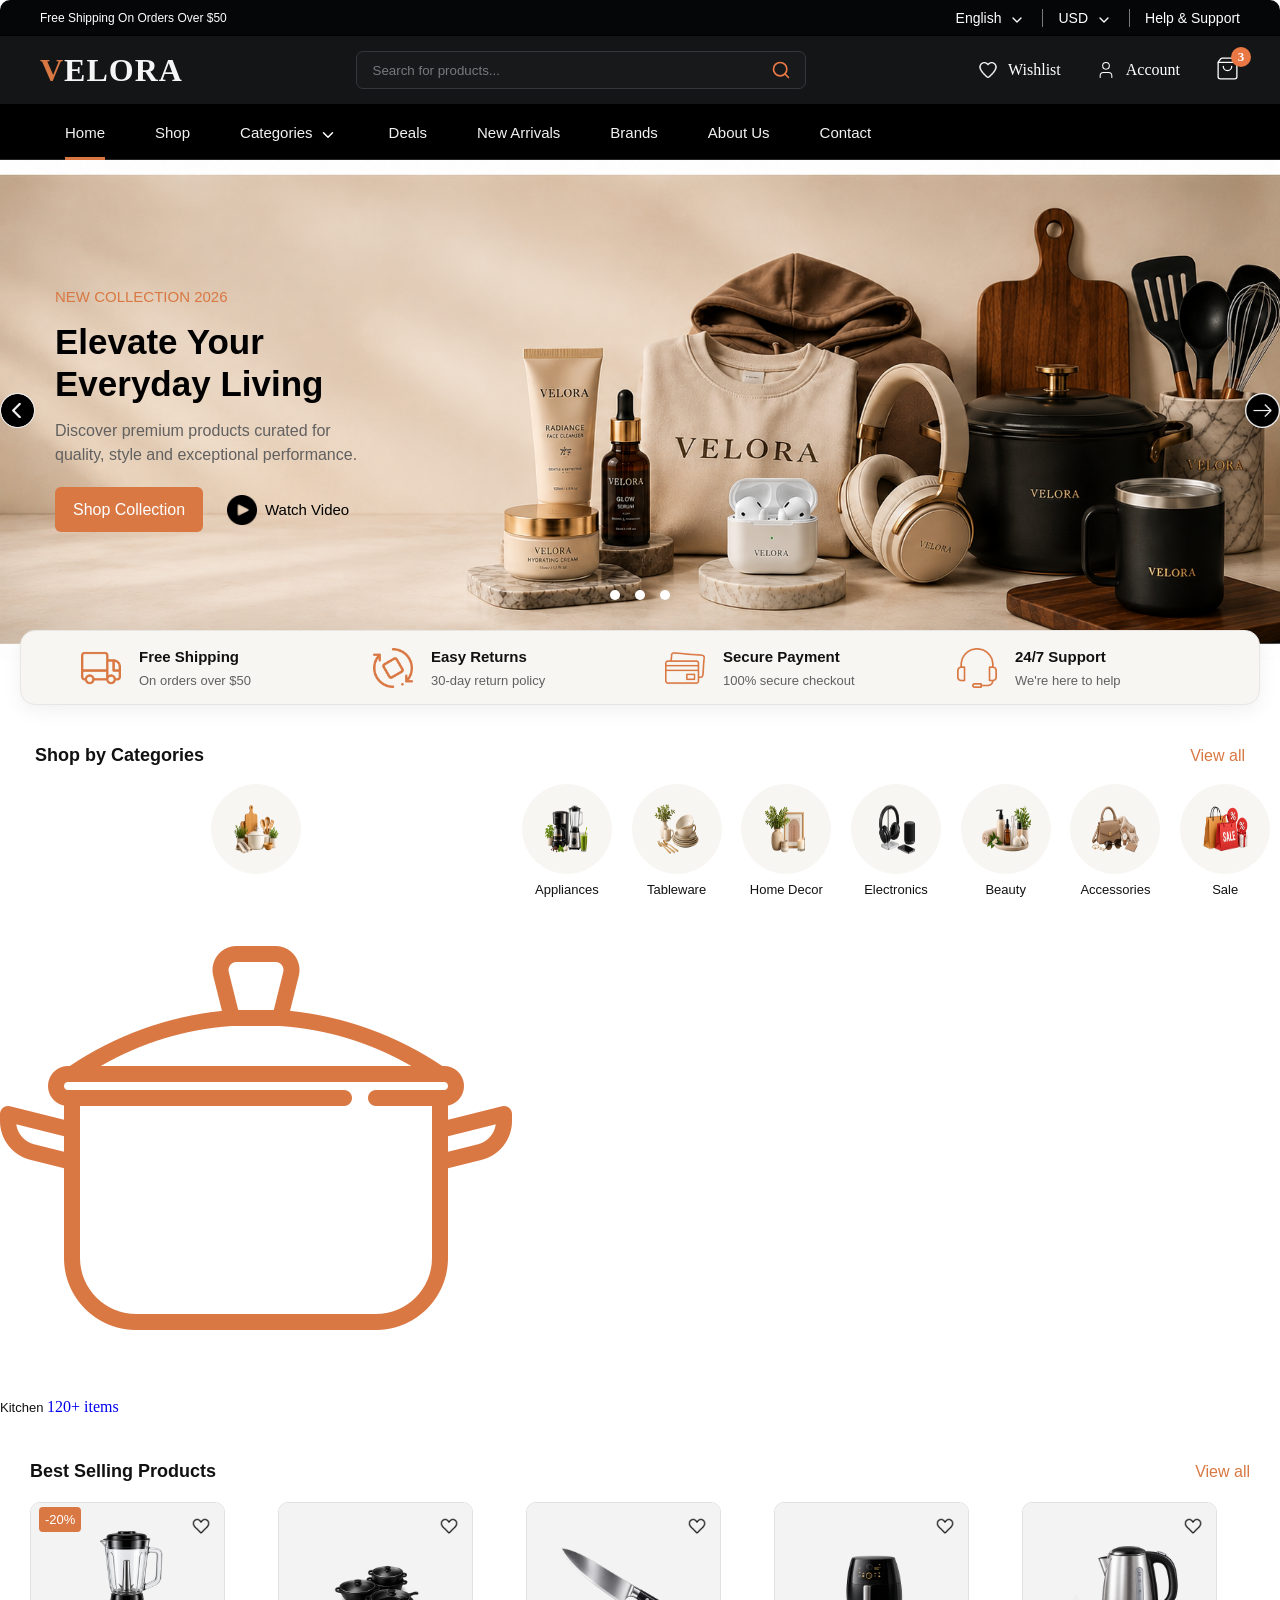
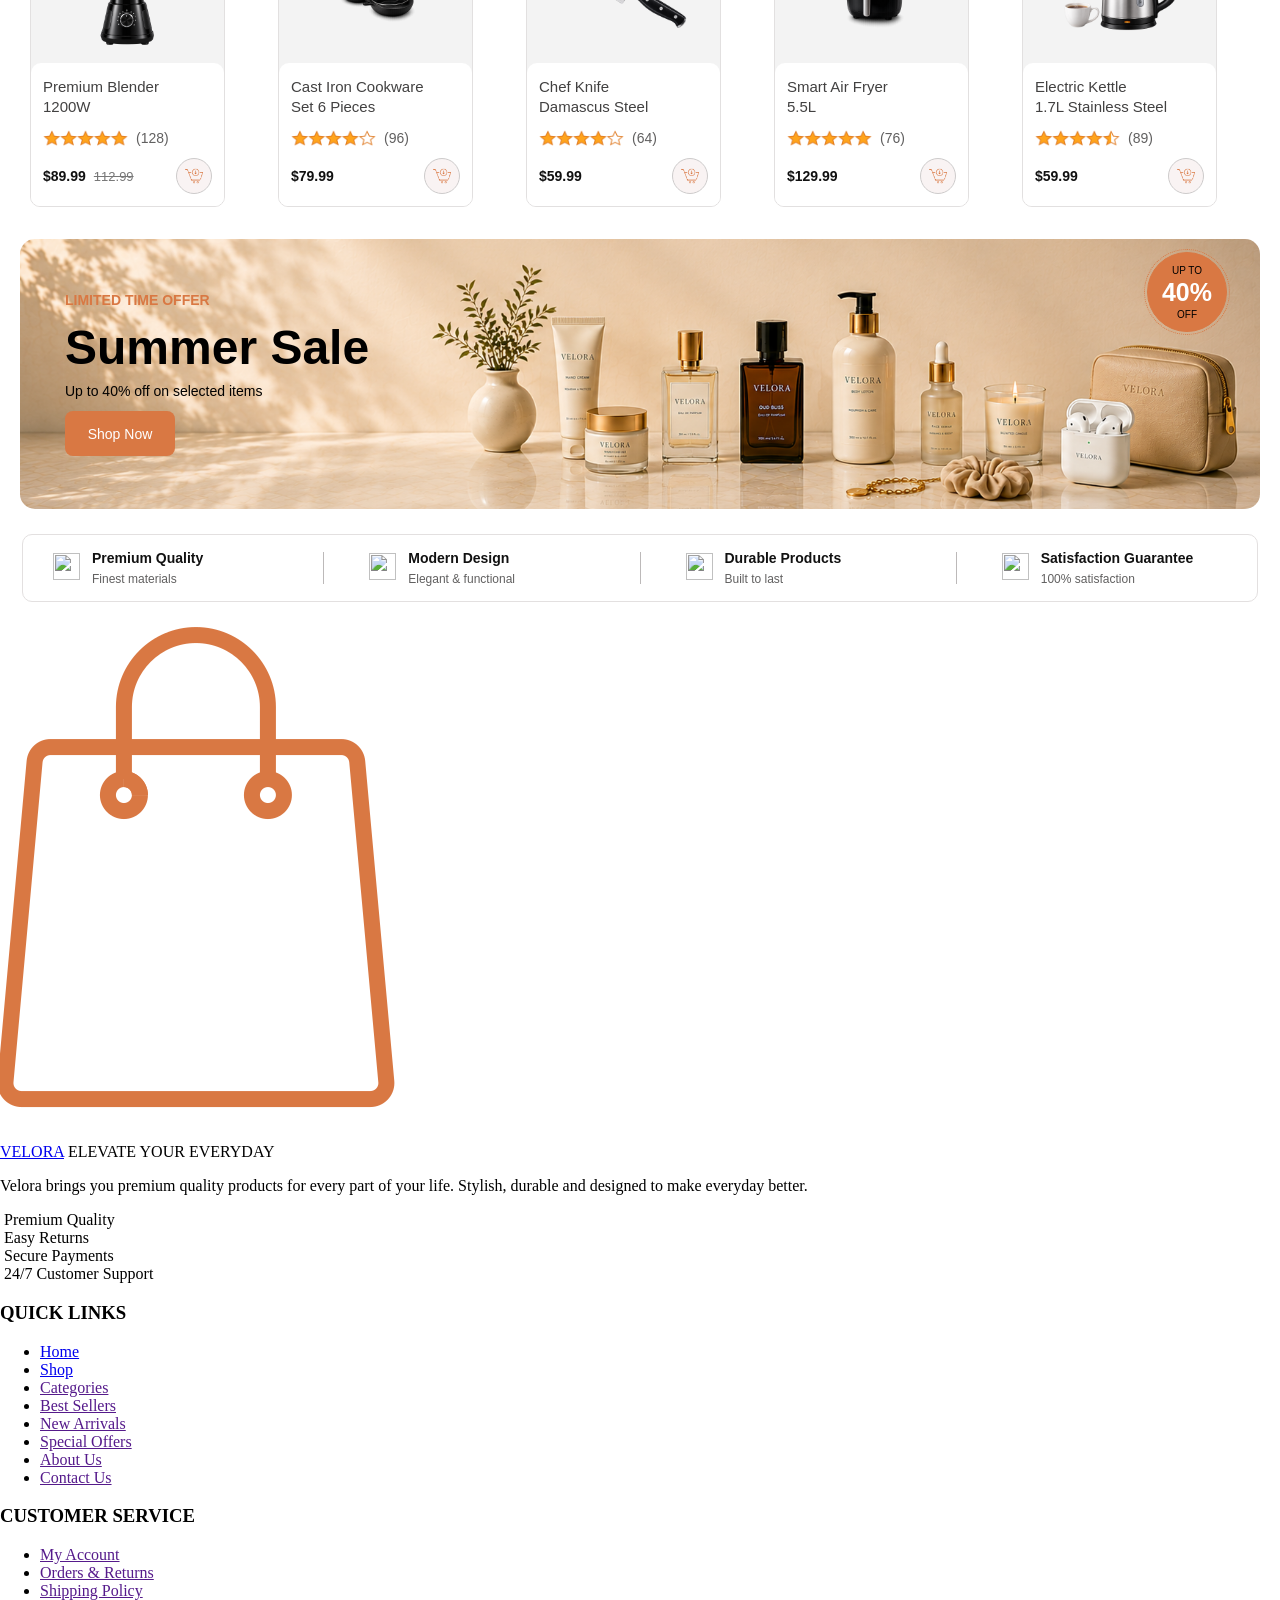
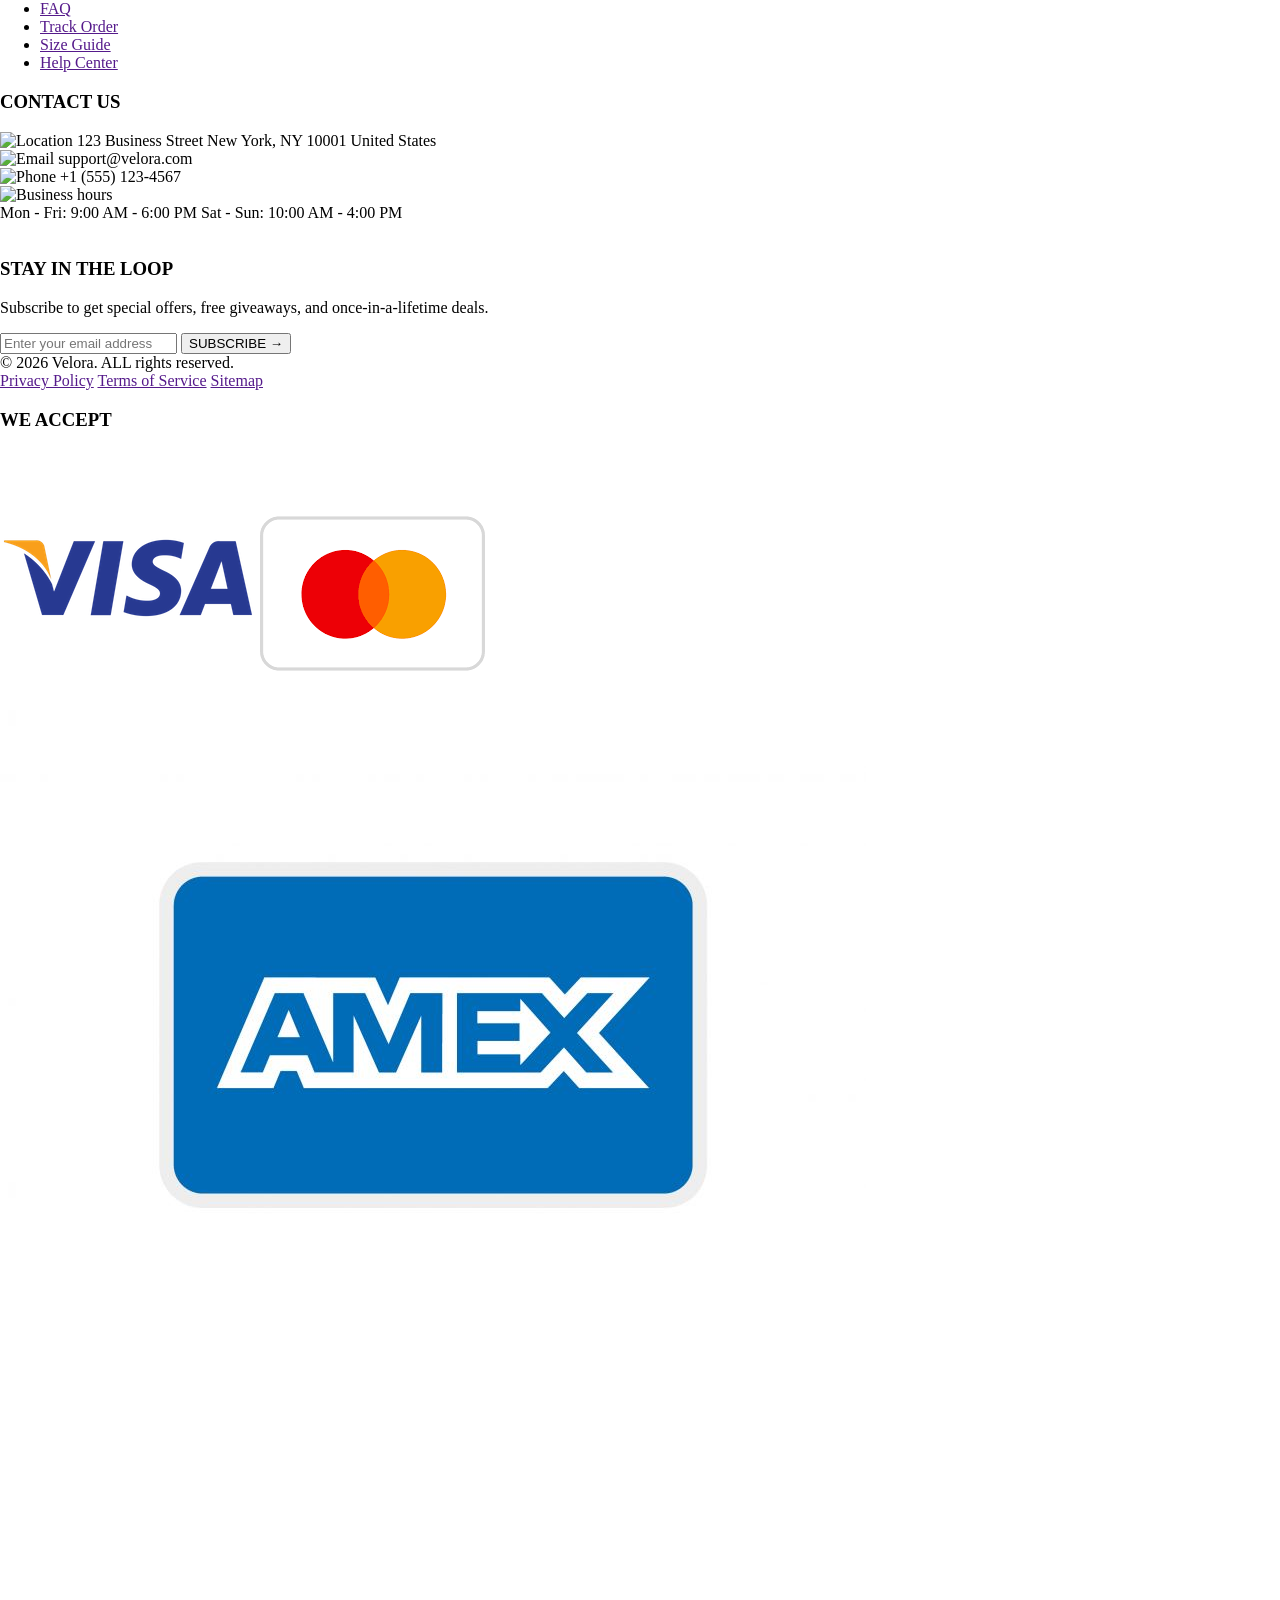
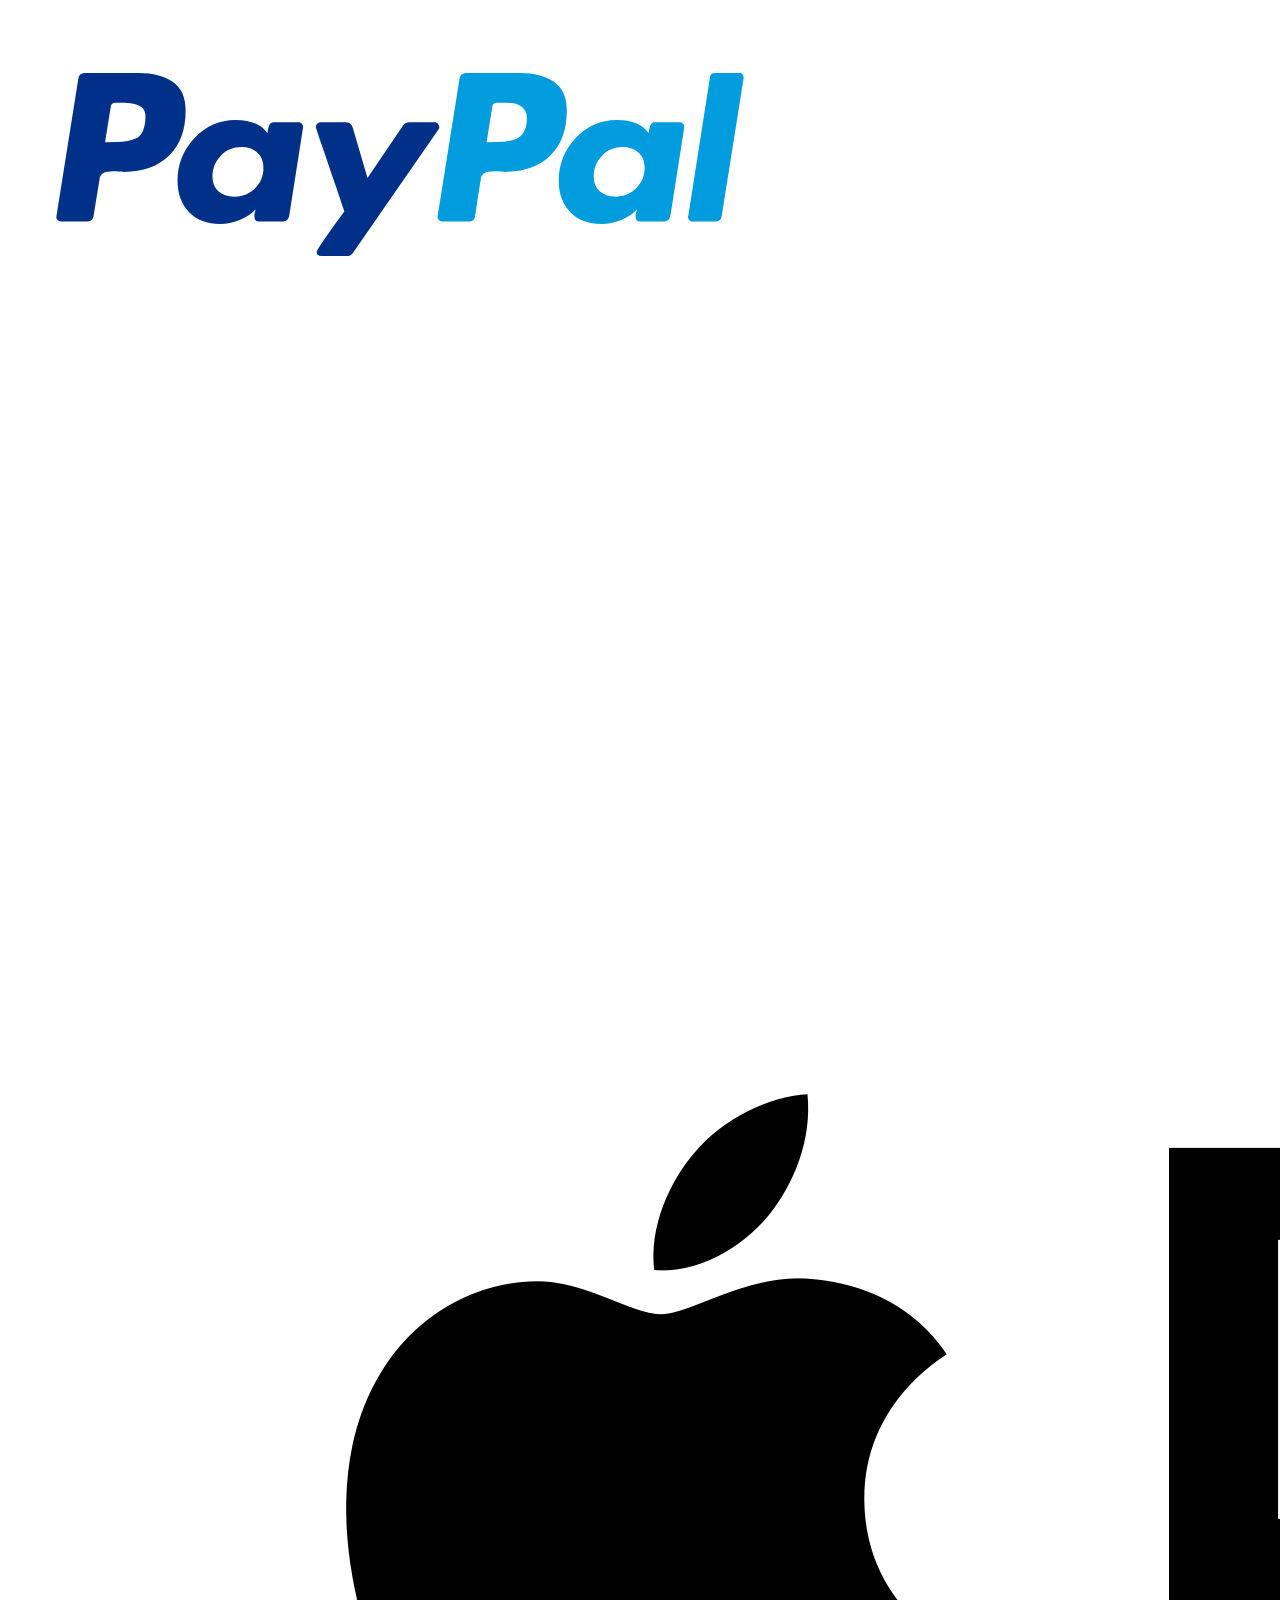
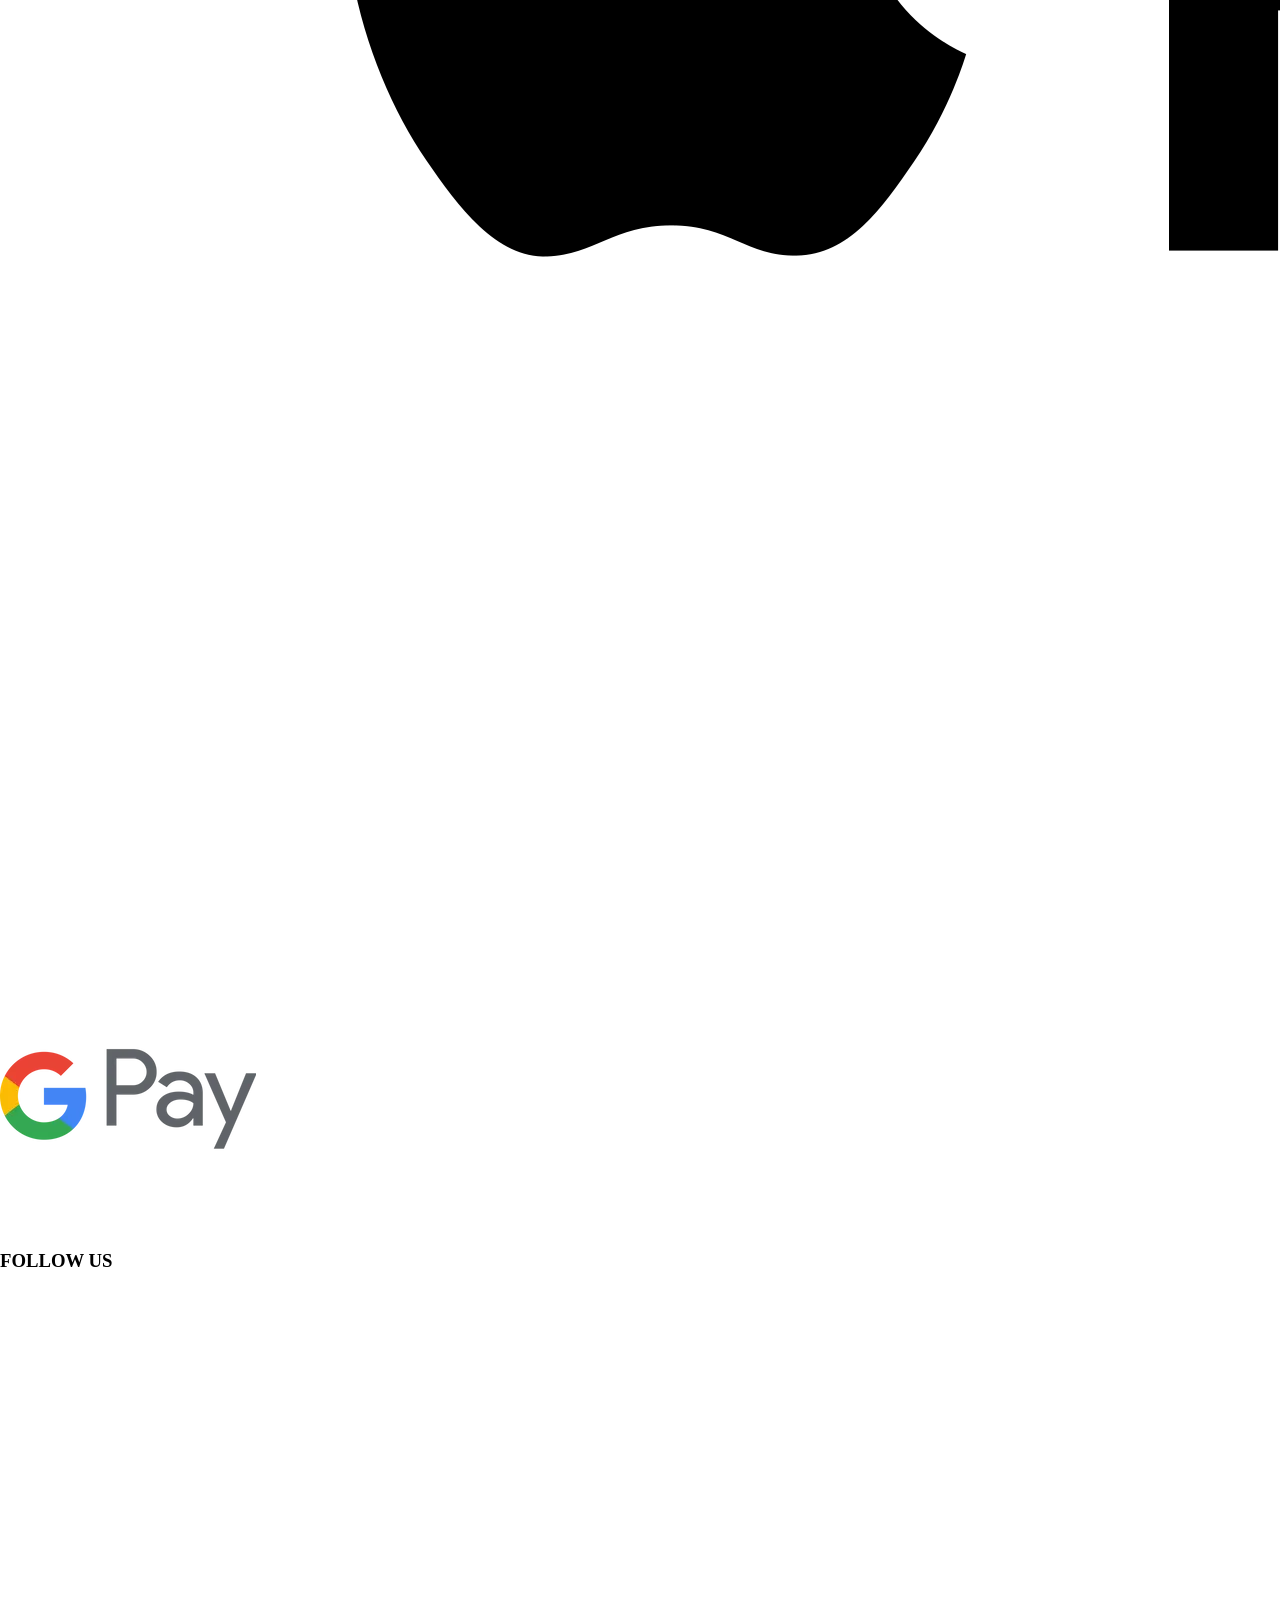
==== commit 06708da8: "change the design off categories" ====
--- a/index.html
+++ b/index.html
@@ -16,7 +16,6 @@
   <link rel="stylesheet" href="styles/components/best-sellers.css">
   <link rel="stylesheet" href="styles/components/sale.css">
   <link rel="stylesheet" href="styles/components/features-quality.css">
-  <link rel="stylesheet" href="styles/components/footer.css">
 
 </head>
 
@@ -250,7 +249,17 @@
             <div class="category-img">
               <img src="assets/images/categories/kitchen.png" alt="Kitchen products" class="category-image">
             </div>
-            <span class="category-name">Kitchen</span>
+            <div class="category-details">
+              <div class="category-icon-wrapper">
+                <img src="assets/icons/pot.png" class="category-icon">
+              </div>
+              <div class="category-info">
+                <span class="category-name">
+                  Kitchen
+                </span>
+                <span class="category-count">120+ items</span>
+              </div>
+            </div>
           </a>
 
           <a href="shop.html?category=appliances" class="category-card">
@@ -556,7 +565,7 @@
       <div class="features-container">
         <div class="feature-card">
           <div class="feature-icon-wrapper">
-            <img src="assets/icons/premium-quality.png" alt="" class="feature-icon">
+            <img src="assets/icons/shield-check.png" alt="" class="feature-icon">
           </div>
           <div class="feature-info">
             <span class="feature-name">Premium Quality</span>
@@ -570,7 +579,7 @@
 
         <div class="feature-card">
           <div class="feature-icon-wrapper">
-            <img src="assets/icons/sparkler.png" alt="" class="feature-icon">
+            <img src="assets/icons/sniper.png" alt="" class="feature-icon">
           </div>
           <div class="feature-info">
             <span class="feature-name">Modern Design</span>
@@ -584,7 +593,7 @@
 
         <div class="feature-card">
           <div class="feature-icon-wrapper">
-            <img src="assets/icons/circular.png" alt="" class="feature-icon">
+            <img src="assets/icons/lock.png" alt="" class="feature-icon">
           </div>
           <div class="feature-info">
             <span class="feature-name">Durable Products</span>
@@ -598,7 +607,7 @@
 
         <div class="feature-card">
           <div class="feature-icon-wrapper">
-            <img src="assets/icons/guarantee.png" alt="" class="feature-icon">
+            <img src="assets/icons/winner.png" alt="" class="feature-icon">
           </div>
           <div class="feature-info">
             <span class="feature-name">Satisfaction Guarantee</span>
@@ -612,16 +621,14 @@
     </section>
   </main>
 
-  <footer id="site-footer">
+  <footer class="site-footer">
     <div class="footer-container">
       <div class="footer-main">
         <div class="footer-brand">
           <div class="brand-header">
-            <div class="brand-icon">
-              <img src="assets/icons/shopping-bag.png" alt="">
-            </div>
+            <img src="assets/icons/shopping-bag.png" alt="" class="brand-icon">
             <div class="brand-info">
-              <a href="index.html" class="brand-logo"><span class="logo-accent">V</span>ELORA</a>
+              <a href="index.html" class="brand-logo">VELORA</a>
               <span class="brand-tagline">ELEVATE YOUR EVERYDAY</span>
             </div>
           </div>
@@ -631,116 +638,113 @@
           </p>
           <div class="footer-benefits">
             <div class="footer-benefit">
-              <img src="assets/icons/premium-quality.png" alt="" class="footer-benefit-icon">
+              <img src="assets/icons/shield-check.svg" alt="" class="footer-benefit-icon">
               <span class="footer-benefit-name">Premium Quality</span>
             </div>
             <div class="footer-benefit">
-              <img src="assets/icons/refresh.png" alt="" class="footer-benefit-icon">
+              <img src="assets/icons/refresh-cw.svg" alt="" class="footer-benefit-icon">
               <span class="footer-benefit-name">Easy Returns</span>
             </div>
             <div class="footer-benefit">
-              <img src="assets/icons/unlock.png" alt="" class="footer-benefit-icon">
+              <img src="assets/icons/lock.svg" alt="" class="footer-benefit-icon">
               <span class="footer-benefit-name">Secure Payments</span>
             </div>
             <div class="footer-benefit">
-              <img src="assets/icons/headset.png" alt="" class="footer-benefit-icon">
+              <img src="assets/icons/headset.svg" alt="" class="footer-benefit-icon">
               <span class="footer-benefit-name">24/7 Customer Support</span>
             </div>
           </div>
 
         </div>
 
-        <div class="quick-links">
-          <h3 class="footer-column-title">QUICK LINKS</h3>
-          <ul class="footer-link-list">
-            <li class="footer-link-item">
-              <a href="index.html" class="footer-link">Home</a>
-            </li>
-            <li class="footer-link-item">
-              <a href="shop.html" class="footer-link">Shop</a>
-            </li>
-            <li class="footer-link-item">
-              <a href="" class="footer-link">Categories</a>
-            </li>
-            <li class="footer-link-item">
-              <a href="" class="footer-link">Best Sellers</a>
-            </li>
-            <li class="footer-link-item">
-              <a href="" class="footer-link">New Arrivals</a>
-            </li>
-            <li class="footer-link-item">
-              <a href="" class="footer-link">Special Offers</a>
-            </li>
-            <li class="footer-link-item">
-              <a href="" class="footer-link">About Us</a>
-            </li>
-            <li class="footer-link-item">
-              <a href="" class="footer-link">Contact Us</a>
-            </li>
-          </ul>
-        </div>
-
-        <div class="customer-links">
-          <h3 class="footer-column-title">CUSTOMER SERVICE</h3>
-          <ul class="footer-link-list">
-            <li class="footer-link-item">
-              <a href="" class="footer-link">My Account</a>
-            </li>
-            <li class="footer-link-item">
-              <a href="" class="footer-link">Orders & Returns</a>
-            </li>
-            <li class="footer-link-item">
-              <a href="" class="footer-link">Shipping Policy</a>
-            </li>
-            <li class="footer-link-item">
-              <a href="" class="footer-link">Return Policy</a>
-            </li>
-            <li class="footer-link-item">
-              <a href="" class="footer-link">FAQ</a>
-            </li>
-            <li class="footer-link-item">
-              <a href="" class="footer-link">Track Order</a>
-            </li>
-            <li class="footer-link-item">
-              <a href="" class="footer-link">Size Guide</a>
-            </li>
-            <li class="footer-link-item">
-              <a href="" class="footer-link">Help Center</a>
-            </li>
-          </ul>
-
+        <div class="footer-links">
+          <div class="quick-links">
+            <h3 class="footer-column-title">QUICK LINKS</h3>
+            <ul class="footer-link-list">
+              <li class="footer-link-item">
+                <a href="index.html" class="footer-link">Home</a>
+              </li>
+              <li class="footer-link-item">
+                <a href="shop.html" class="footer-link">Shop</a>
+              </li>
+              <li class="footer-link-item">
+                <a href="" class="footer-link">Categories</a>
+              </li>
+              <li class="footer-link-item">
+                <a href="" class="footer-link">Best Sellers</a>
+              </li>
+              <li class="footer-link-item">
+                <a href="" class="footer-link">New Arrivals</a>
+              </li>
+              <li class="footer-link-item">
+                <a href="" class="footer-link">Special Offers</a>
+              </li>
+              <li class="footer-link-item">
+                <a href="" class="footer-link">About Us</a>
+              </li>
+              <li class="footer-link-item">
+                <a href="" class="footer-link">Contact Us</a>
+              </li>
+            </ul>
+          </div>
+
+          <div class="customer-links">
+            <h3 class="footer-column-title">CUSTOMER SERVICE</h3>
+            <ul class="footer-link-list">
+              <li class="footer-link-item">
+                <a href="" class="footer-link">My Account</a>
+              </li>
+              <li class="footer-link-item">
+                <a href="" class="footer-link">Orders & Returns</a>
+              </li>
+              <li class="footer-link-item">
+                <a href="" class="footer-link">Shipping Policy</a>
+              </li>
+              <li class="footer-link-item">
+                <a href="" class="footer-link">FAQ</a>
+              </li>
+              <li class="footer-link-item">
+                <a href="" class="footer-link">Track Order</a>
+              </li>
+              <li class="footer-link-item">
+                <a href="" class="footer-link">Size Guide</a>
+              </li>
+              <li class="footer-link-item">
+                <a href="" class="footer-link">Help Center</a>
+              </li>
+            </ul>
+
+          </div>
         </div>
 
         <div class="footer-contact">
           <h3 class="footer-column-title">CONTACT US</h3>
-          <div class="contact-items">
-            <div class="contact-item">
-              <img src="assets/icons/placeholder.png" alt="Location" class=" contact-icon">
-              <span class="contact-content">123 Business Street New York, NY 10001 United States</span>
-            </div>
-
-            <div class="contact-item">
-              <img src="assets/icons/mail.png" alt="Email" class="contact-icon">
-              <span class="contact-content">support@velora.com</span>
-            </div>
-
-            <div class="contact-item">
-              <img src="assets/icons/telephone.png" alt="Phone" class="contact-icon">
-              <span class="contact-content">+1 (555) 123-4567</span>
-            </div>
-
-            <div class="contact-item">
-              <img src="assets/icons/clock.png" alt="Business hours" class="contact-icon">
-              <div class="contact-hours">
-                <span class="weekday-hours">
-                  Mon - Fri: 9:00 AM - 6:00 PM
-                </span>
-                <span class="weekend-hours">
-                  Sat - Sun: 10:00 AM - 4:00 PM
-                </span>
-              </div>
-
-            </div>
+          <div class="contact-item">
+            <img src="assets/icons/map-pin.svg" alt="Location" class=" contact-icon">
+            <span class="contact-content">123 Business Street New York, NY 10001 United States</span>
+          </div>
+
+          <div class="contact-item">
+            <img src="assets/icons/mail.svg" alt="Email" class="contact-icon">
+            <span class="contact-content">support@velora.com</span>
+          </div>
+
+          <div class="contact-item">
+            <img src="assets/icons/phone.svg" alt="Phone" class="contact-icon">
+            <span class="contact-content">+1 (555) 123-4567</span>
+          </div>
+
+          <div class="contact-item">
+            <img src="assets/icons/clock.svg" alt="Business hours" class="contact-icon">
+            <div class="contact-hours">
+              <span class="weekday-hours">
+                Mon - Fri: 9:00 AM - 6:00 PM
+              </span>
+              <span class="weekend-hours">
+                Sat - Sun: 10:00 AM - 4:00 PM
+              </span>
+            </div>
+
           </div>
         </div>
       </div>
@@ -748,7 +752,7 @@
       <div class="footer-newsletter">
         <div class="newsletter-content">
           <div class="newsletter-icon-wrapper">
-            <img src="assets/icons/mail.png" alt="" class="newsletter-icon">
+            <img src="assets/icons/mail.svg" alt="" class="newsletter-icon">
           </div>
           <div class="newsletter-text">
             <h3 class="newsletter-title">
@@ -789,28 +793,17 @@
         </div>
 
         <div class="footer-payments">
-          <h3 class="footer-payment-title">
+          <h3 class="footer-column-title">
             WE ACCEPT
           </h3>
           <div class="payment-methods">
-            <div class="payment-icon">
-              <img src="assets/logo/payment-method-logos/Visa.png" alt="Visa">
-            </div>
-            <div class="payment-icon">
-              <img src="assets/logo/payment-method-logos/Mastercard.png" alt="Mastercard">
-            </div>
-            <div class="payment-icon">
-              <img src="assets/logo/payment-method-logos/American-Express.jpg" alt="American Express">
-            </div>
-            <div class="payment-icon">
-              <img src="assets/logo/payment-method-logos/PayPal.svg" alt="PayPal">
-            </div>
-            <div class="payment-icon">
-              <img src="assets/logo/payment-method-logos/Apple-Pay.png" alt="Apple Pay">
-            </div>
-            <div class="payment-icon">
-              <img src="assets/logo/payment-method-logos/Google-Pay.webp" alt="Google Pay">
-            </div>
+            <img src="assets/logo/payment-method-logos/Visa.png" alt="Visa" class="payment-icon">
+            <img src="assets/logo/payment-method-logos/Mastercard.png" alt="Mastercard" class="payment-icon">
+            <img src="assets/logo/payment-method-logos/American-Express.jpg" alt="American Express"
+              class="payment-icon">
+            <img src="assets/logo/payment-method-logos/PayPal.svg" alt="PayPal" class="payment-icon">
+            <img src="assets/logo/payment-method-logos/Apple-Pay.png" alt="Apple Pay" class="payment-icon">
+            <img src="assets/logo/payment-method-logos/Google-Pay.webp" alt="Google Pay" class="payment-icon">
           </div>
         </div>
 
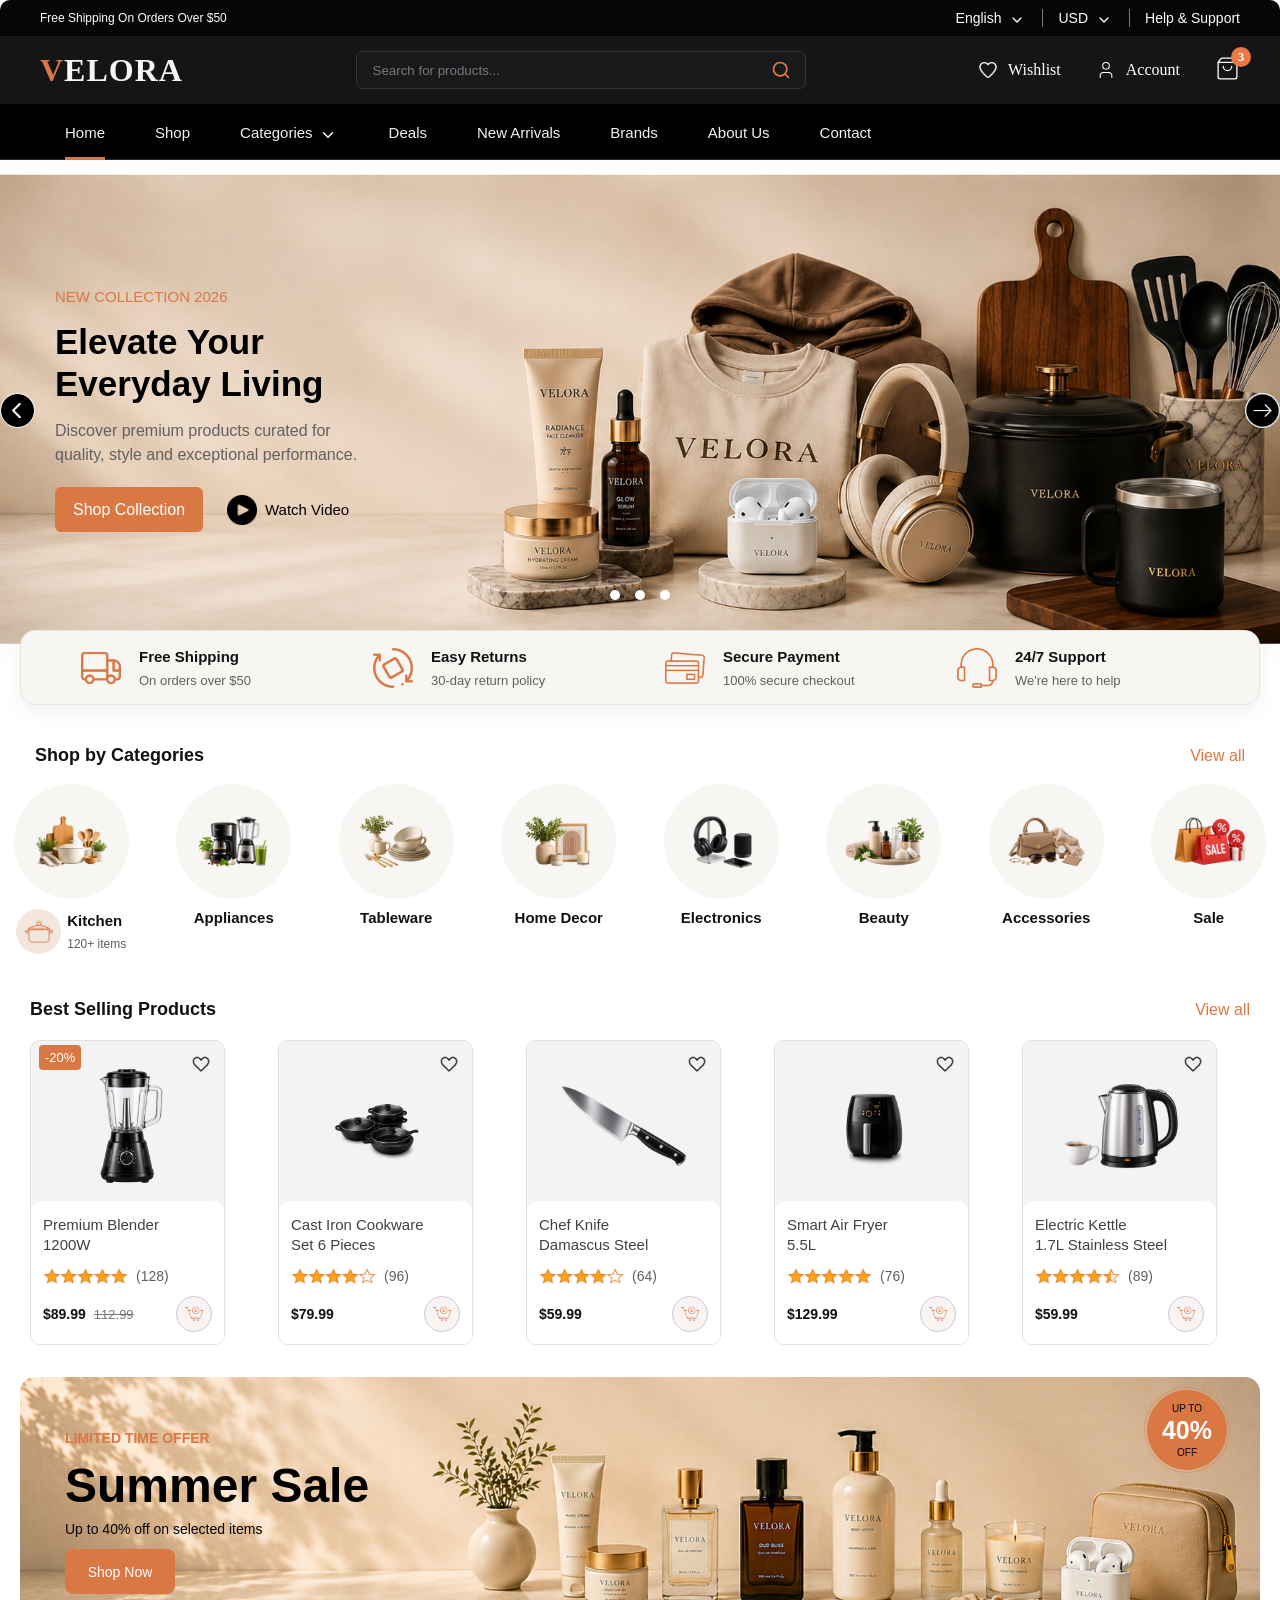
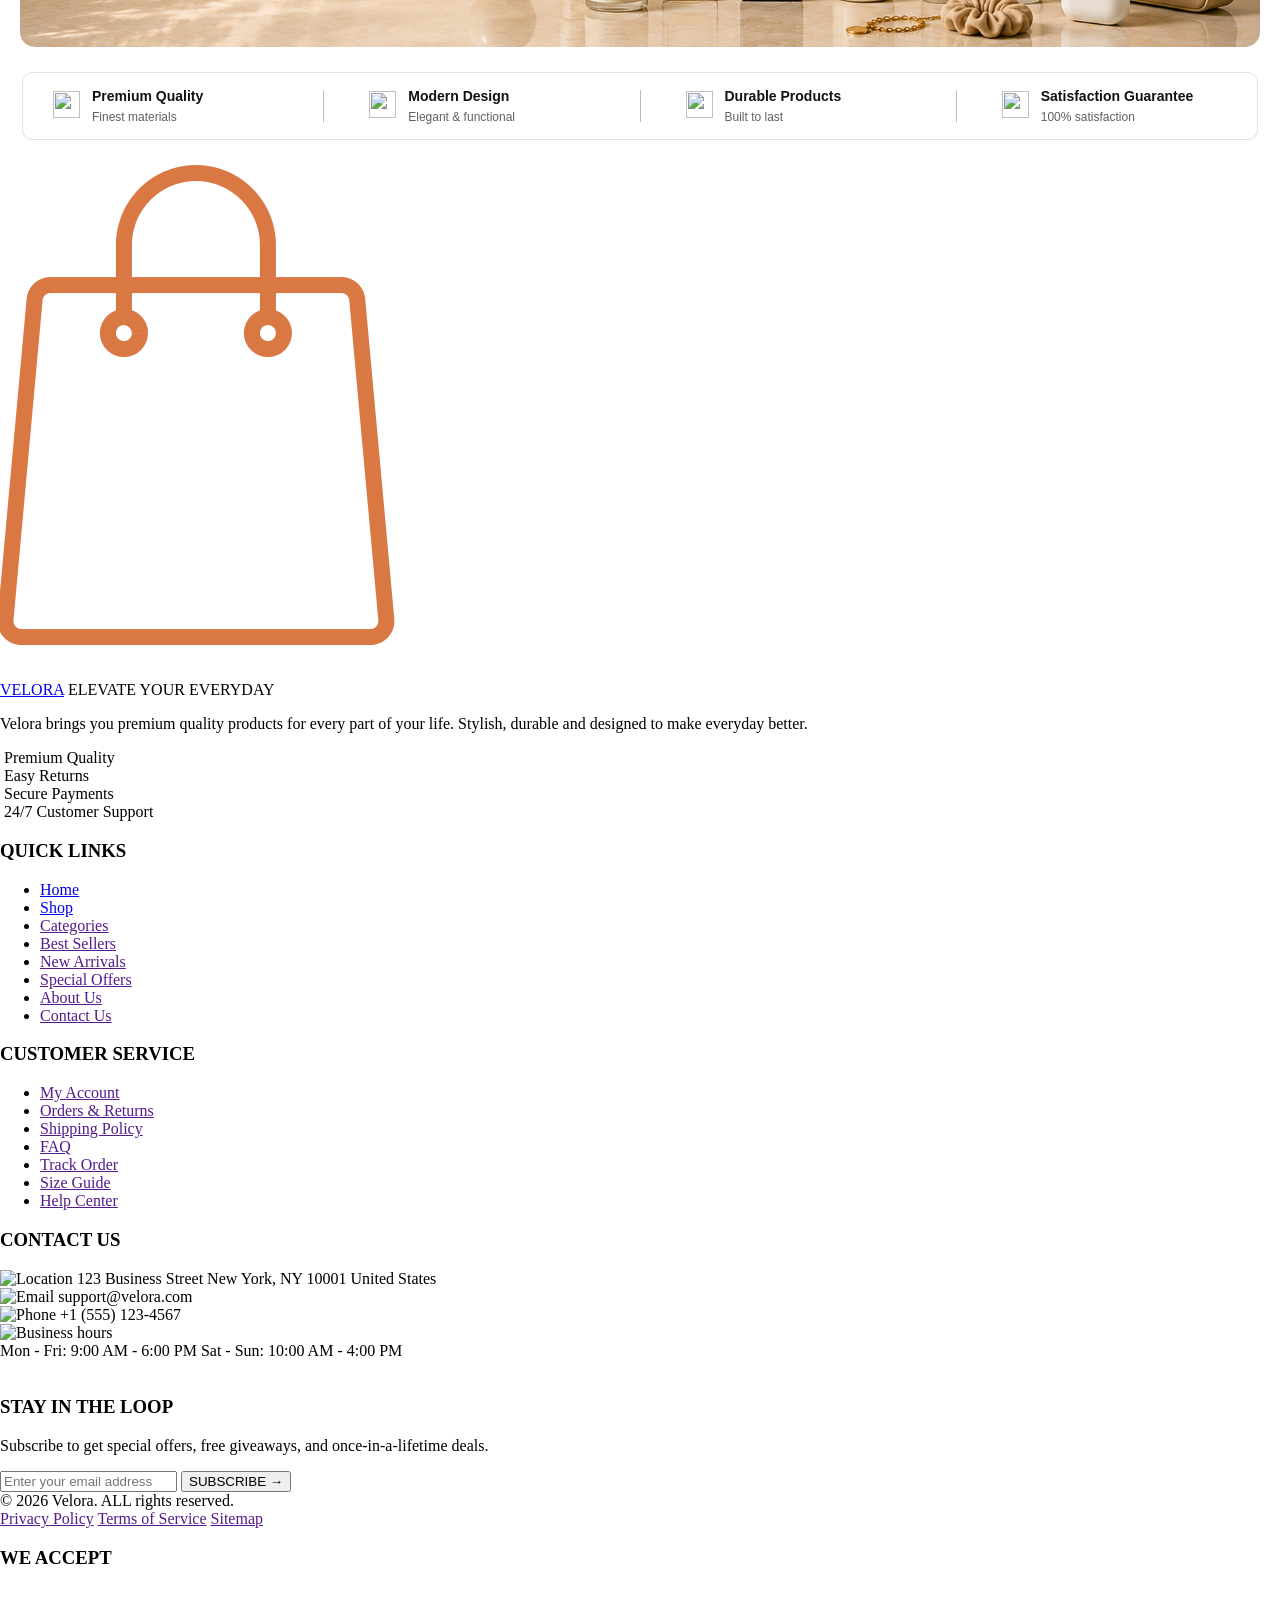
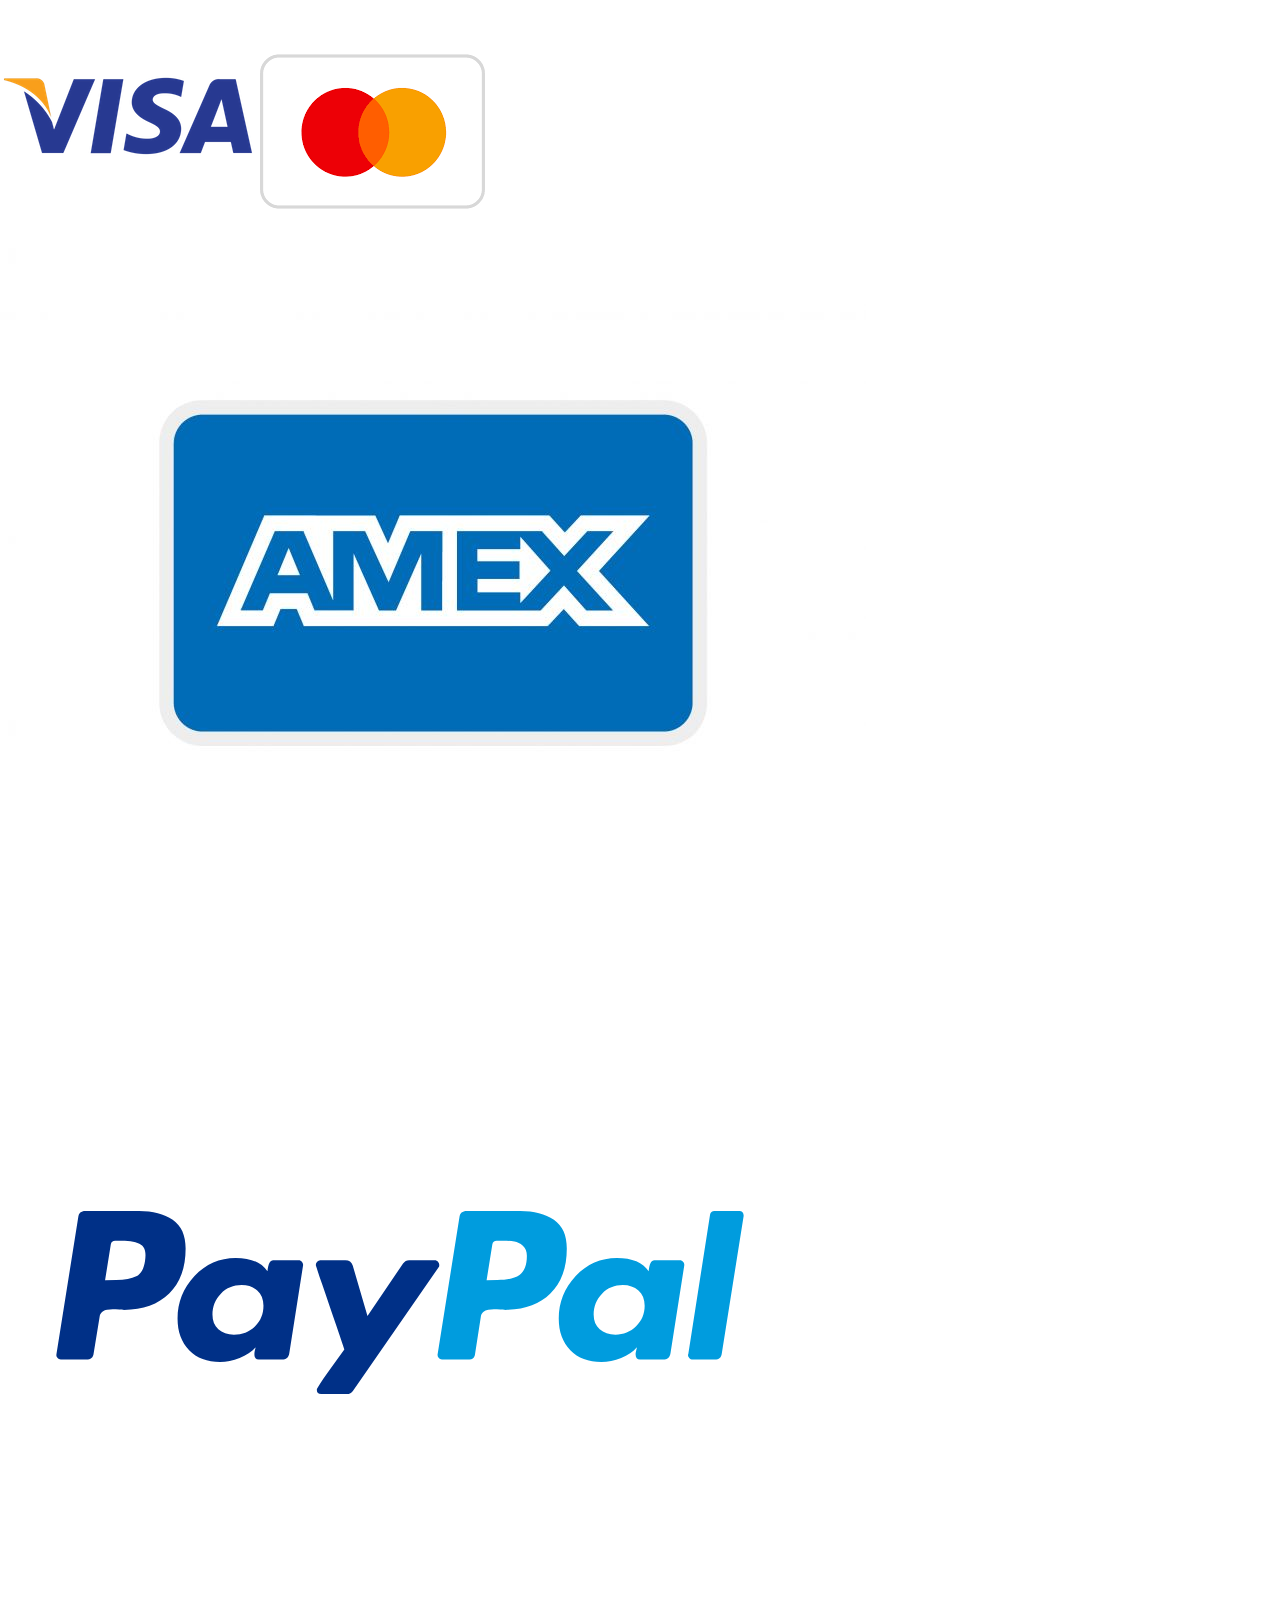
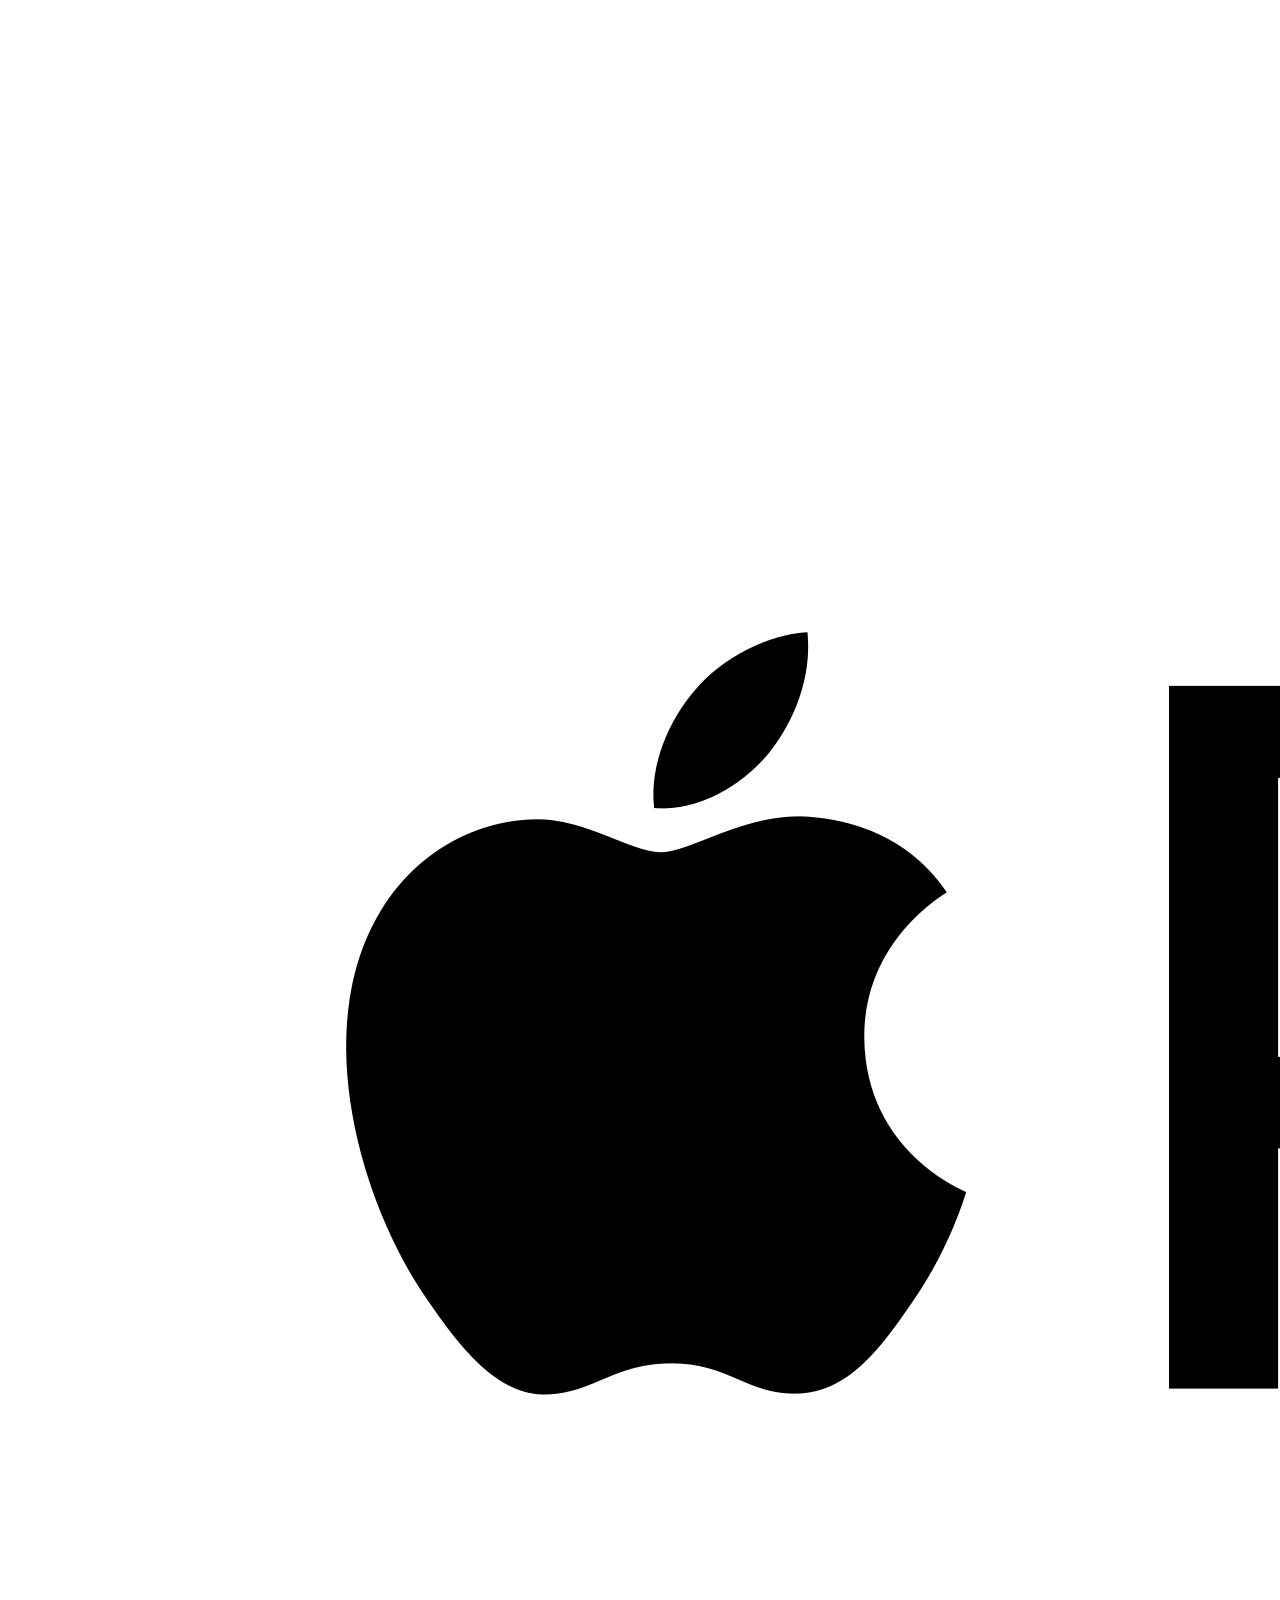
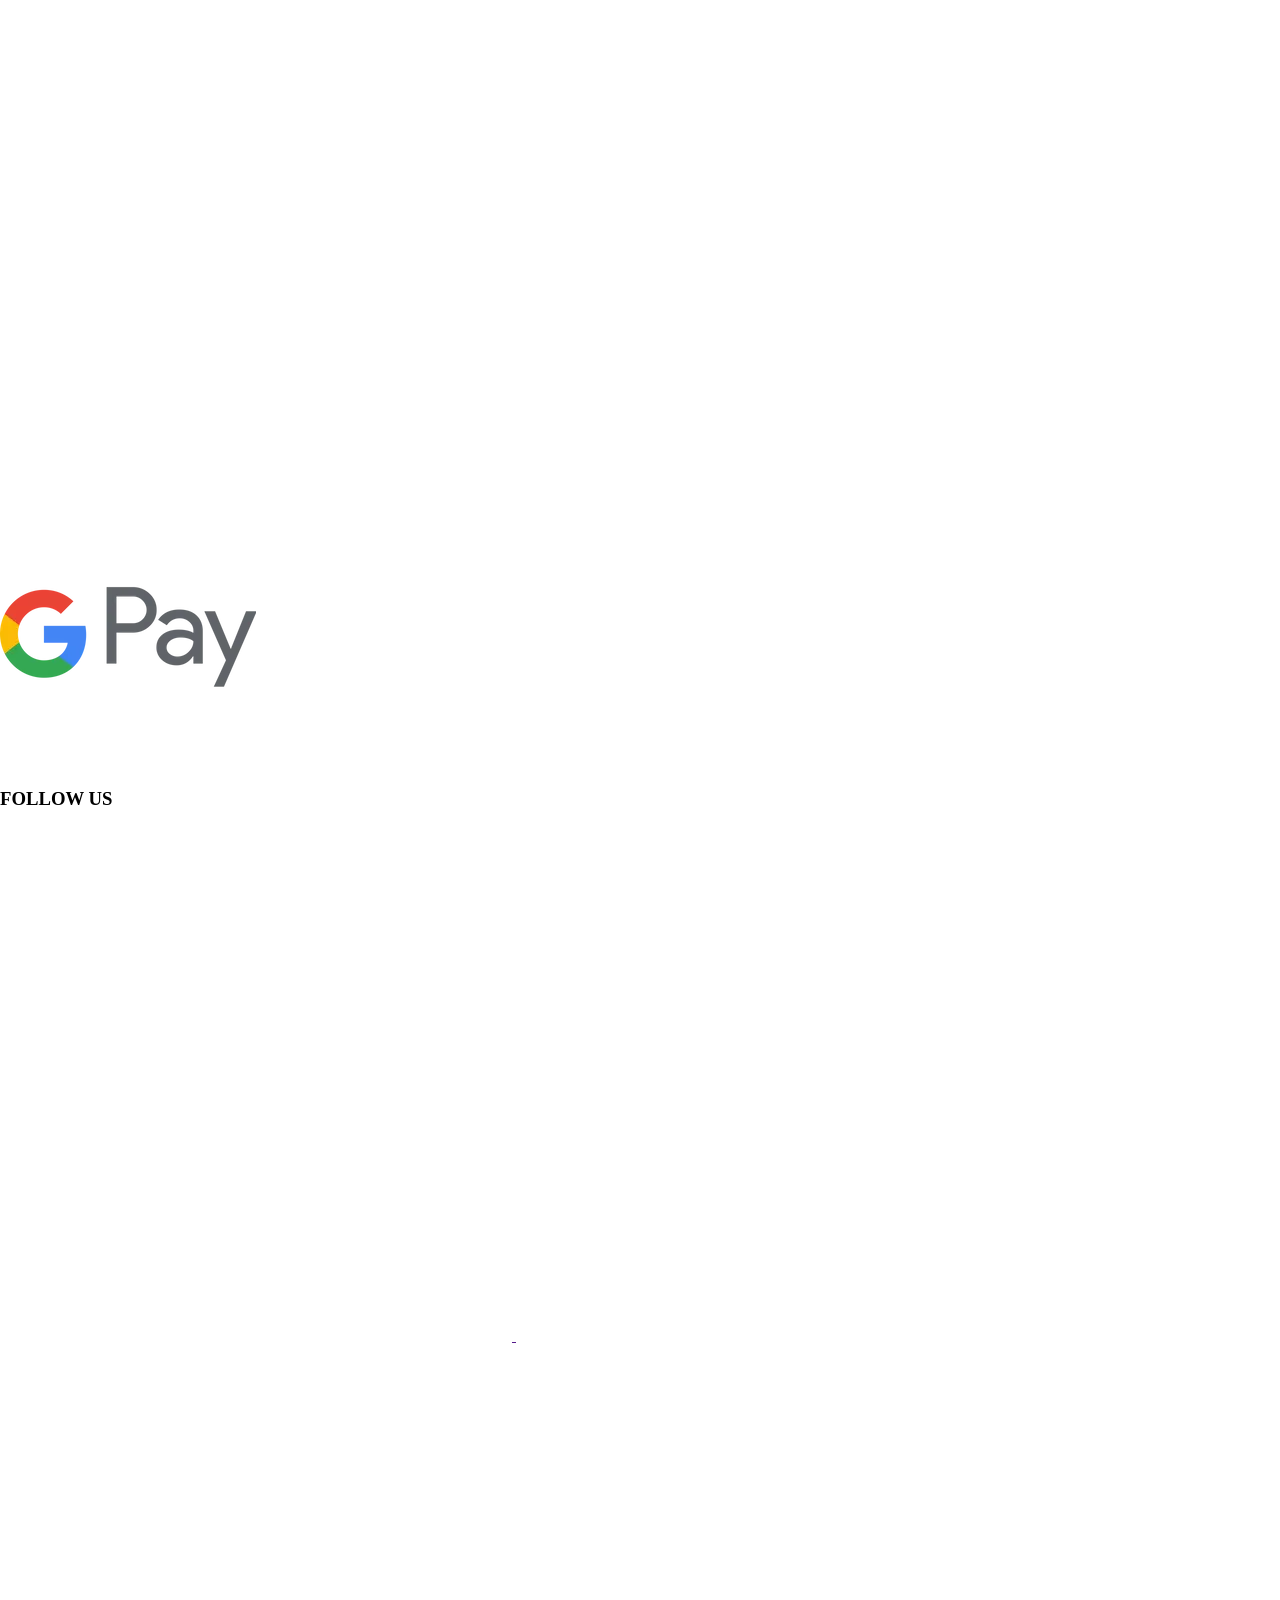
==== commit ddb5c87c: "change the link to right pictures" ====
--- a/index.html
+++ b/index.html
@@ -326,7 +326,7 @@
               <button class="product-wishlist" aria-label="Add to wishlist">
                 <img src="assets/icons/heart.png" alt="">
               </button>
-              <img src="assets/images/categories/Blender.png" alt="Premium Blender 1200W" class="product-img">
+              <img src="assets/images/products/Blender.png" alt="Premium Blender 1200W" class="product-img">
             </div>
 
             <!-- Product Information -->
@@ -372,7 +372,7 @@
               <button class="product-wishlist" aria-label="Add to wishlist">
                 <img src="assets/icons/heart.png" alt="">
               </button>
-              <img src="assets/images/categories/Cast Iron Cookware.png" alt="Cast Iron Cookware" class="product-img">
+              <img src="assets/images/products/Cast Iron Cookware.png" alt="Cast Iron Cookware" class="product-img">
             </div>
 
             <!-- Product Information -->
@@ -415,7 +415,7 @@
               <button class="product-wishlist" aria-label="Add to wishlist">
                 <img src="assets/icons/heart.png" alt="">
               </button>
-              <img src="assets/images/categories/Chef Knife.png" alt="Chef Knife" class="product-img">
+              <img src="assets/images/products/Chef Knife.png" alt="Chef Knife" class="product-img">
             </div>
 
             <!-- Product Information -->
@@ -458,7 +458,7 @@
               <button class="product-wishlist" aria-label="Add to wishlist">
                 <img src="assets/icons/heart.png" alt="">
               </button>
-              <img src="assets/images/categories/Smart Air Fryer.png" alt="Smart Air Fryer" class="product-img">
+              <img src="assets/images/products/Smart Air Fryer.png" alt="Smart Air Fryer" class="product-img">
             </div>
 
             <!-- Product Information -->
@@ -501,7 +501,7 @@
               <button class="product-wishlist" aria-label="Add to wishlist">
                 <img src="assets/icons/heart.png" alt="">
               </button>
-              <img src="assets/images/categories/Electric Kettle.png" alt="Elecrtic Kettle" class="product-img">
+              <img src="assets/images/products/Electric Kettle.png" alt="Elecrtic Kettle" class="product-img">
             </div>
 
             <!-- Product Information -->
--- a/styles/components/categories.css
+++ b/styles/components/categories.css
@@ -45,38 +45,85 @@
 .categories-grid {
   display: grid;
   grid-template-columns: repeat(8, 1fr);
+  gap: 20px;
+  justify-content: center;
 
 }
 
 .category-card {
   display: flex;
   flex-direction: column;
-  row-gap: 8px;
+  row-gap: 10px;
   align-items: center;
   text-decoration: none;
   cursor: pointer;
+}
+
+.category-card:hover .category-img {
+  transform: translateY(-4px);
 }
 
 .category-img {
   display: flex;
   align-items: center;
   justify-content: center;
-  border: 1px solid #F7F6F3;
+  border: none;
   border-radius: 50%;
-  height: 90px;
-  width: 90px;
+  height: 115px;
+  width: 115px;
   background-color: #F7F6F3;
+  transition: transform 0.3s ease;
 }
 
 .category-image {
-  height: 50px;
-  width: 50px;
+  height: 80px;
+  width: 80px;
+  object-fit: contain;
 
+}
+
+.category-details {
+  display: flex;
+  gap: 6px;
+  align-items: center;
+
+}
+
+.category-icon-wrapper {
+  display: flex;
+  align-items: center;
+  justify-content: center;
+  background-color: hsl(23, 47%, 91%);
+  height: 45px;
+  width: 45px;
+  border-radius: 50%;
+
+}
+
+.category-icon {
+  height: 28px;
+  width: 28px;
+  object-fit: contain;
+
+}
+
+.category-info {
+  display: flex;
+  flex-direction: column;
+  row-gap: 8px;
+  align-items: flex-start;
 }
 
 .category-name {
   font-family: "Inter", sans-serif;
-  font-size: 13px;
+  font-size: 15px;
+  font-weight: 600;
+  color: #111111;
+}
+
+.category-count {
+  font-family: "Inter", sans-serif;
+  font-size: 12px;
   font-weight: 400;
-  color: #111111;
+  color: #616060;
 }
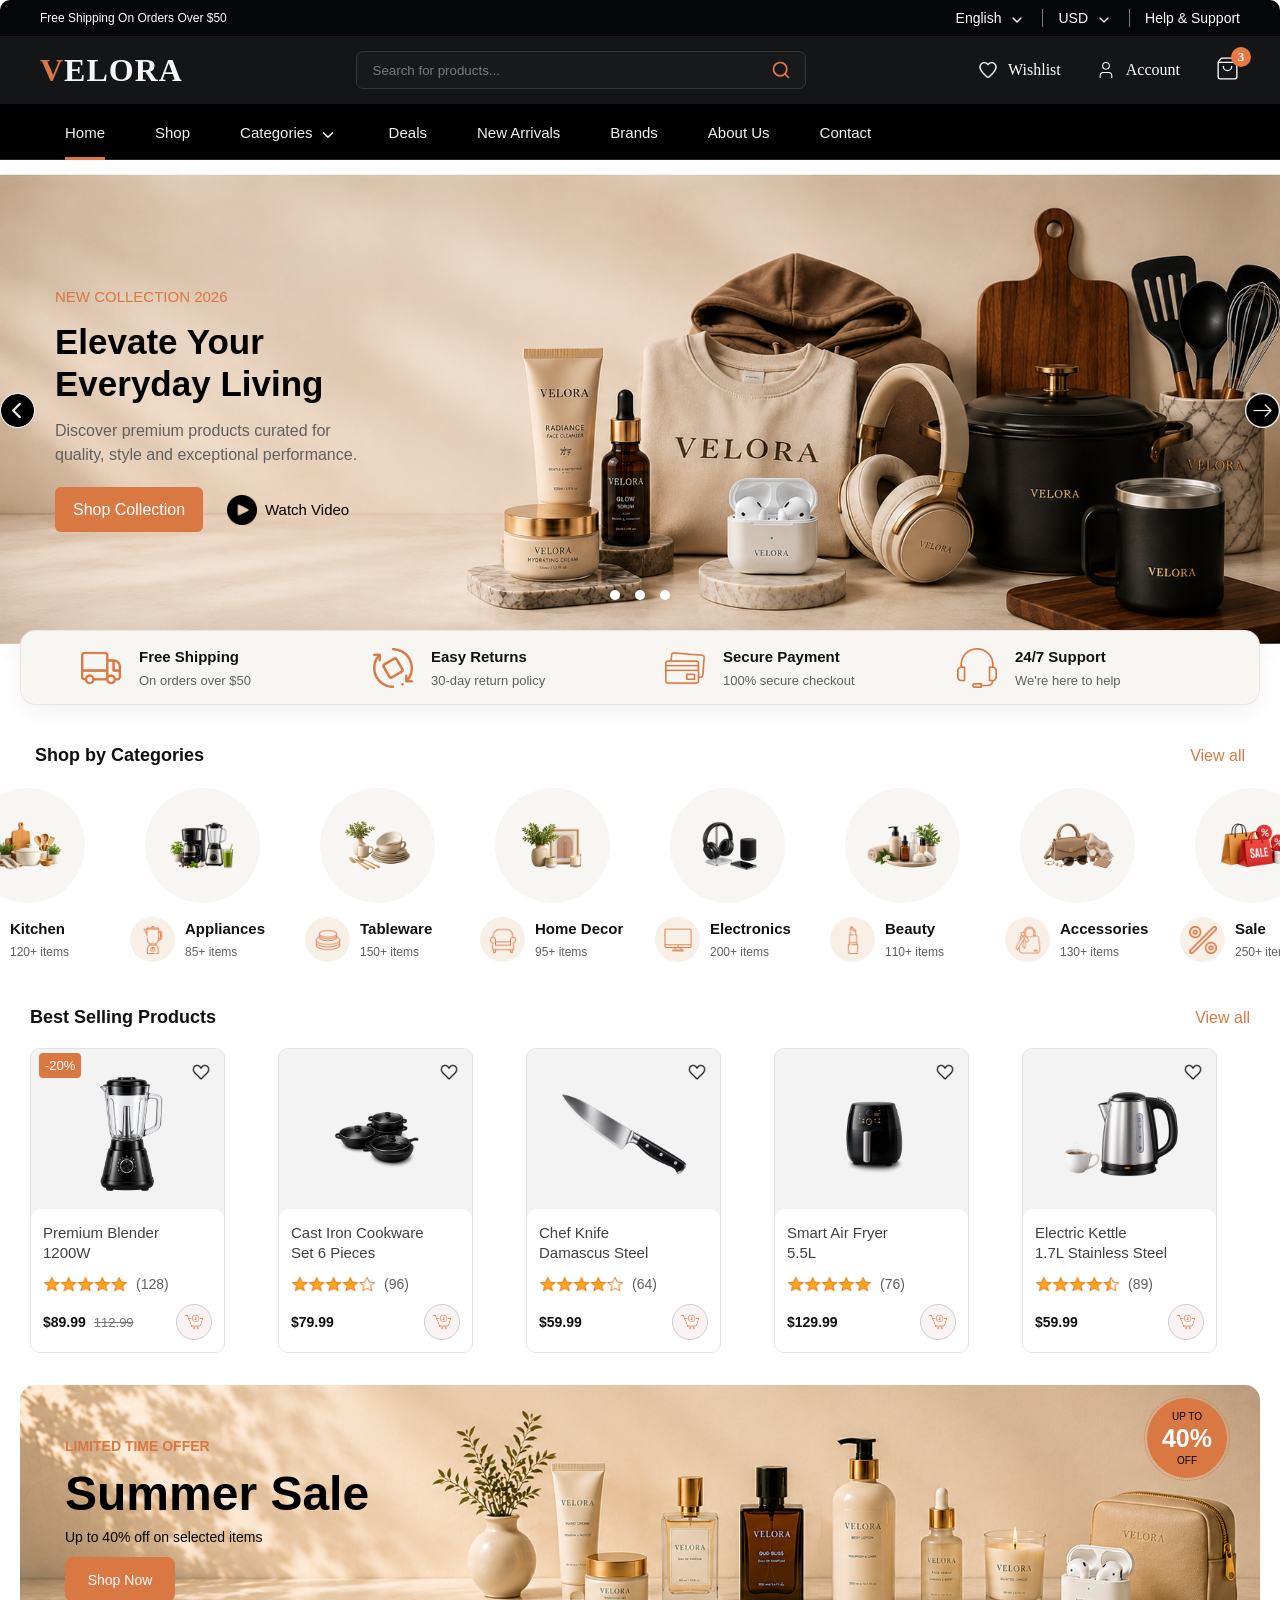
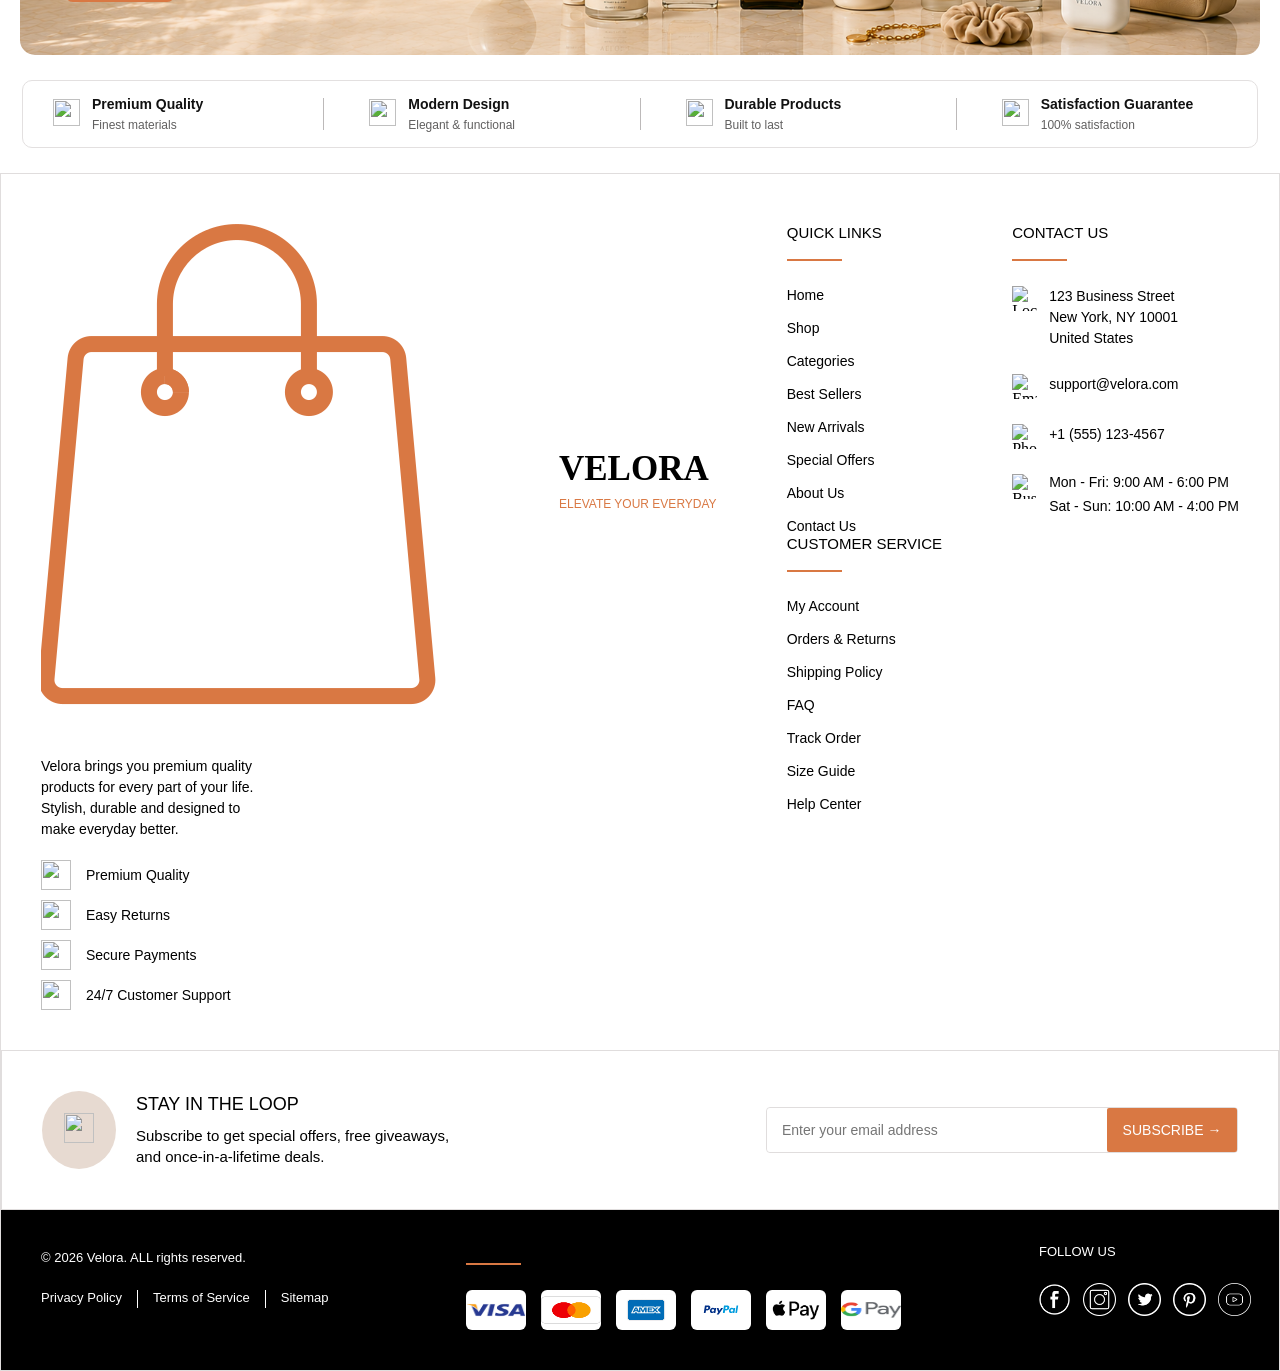
==== commit d39d1eef: "Continue categories implementation and add category data" ====
--- a/index.html
+++ b/index.html
@@ -16,6 +16,8 @@
   <link rel="stylesheet" href="styles/components/best-sellers.css">
   <link rel="stylesheet" href="styles/components/sale.css">
   <link rel="stylesheet" href="styles/components/features-quality.css">
+
+  <link rel="stylesheet" href="styles/components/footer.css">
 
 </head>
 
@@ -244,67 +246,10 @@
           <a href="categories.html" class="categories-link">View all</a>
         </div>
 
-        <div class="categories-grid">
-          <a href="shop.html?category=kitchen" class="category-card">
-            <div class="category-img">
-              <img src="assets/images/categories/kitchen.png" alt="Kitchen products" class="category-image">
-            </div>
-            <div class="category-details">
-              <div class="category-icon-wrapper">
-                <img src="assets/icons/pot.png" class="category-icon">
-              </div>
-              <div class="category-info">
-                <span class="category-name">
-                  Kitchen
-                </span>
-                <span class="category-count">120+ items</span>
-              </div>
-            </div>
-          </a>
-
-          <a href="shop.html?category=appliances" class="category-card">
-            <div class="category-img">
-              <img src="assets/images/categories/appliances.png" alt="Appliances products" class="category-image">
-            </div>
-            <span class="category-name">Appliances</span>
-          </a>
-          <a href="shop.html?category=tableware" class="category-card">
-            <div class="category-img">
-              <img src="assets/images/categories/tableware.png" alt="Tableware products" class="category-image">
-            </div>
-            <span class="category-name">Tableware</span>
-          </a>
-          <a href="shop.html?category=home-decor" class="category-card">
-            <div class="category-img">
-              <img src="assets/images/categories/home decor.png" alt="Home Decor products" class="category-image">
-            </div>
-            <span class="category-name">Home Decor</span>
-          </a>
-          <a href="shop.html?category=electronics" class="category-card">
-            <div class="category-img">
-              <img src="assets/images/categories/electronics.png" alt="Electronics products" class="category-image">
-            </div>
-            <span class="category-name">Electronics</span>
-          </a>
-          <a href="shop.html?category=beauty" class="category-card">
-            <div class="category-img">
-              <img src="assets/images/categories/beauty.png" alt="Beauty products" class="category-image">
-            </div>
-            <span class="category-name">Beauty</span>
-          </a>
-          <a href="shop.html?category=accessories" class="category-card">
-            <div class="category-img">
-              <img src="assets/images/categories/accessories.png" alt="Accessories products" class="category-image">
-            </div>
-            <span class="category-name">Accessories</span>
-          </a>
-          <a href="shop.html?category=sale" class="category-card">
-            <div class="category-img">
-              <img src="assets/images/categories/sale.png" alt="Promotions" class="category-image">
-            </div>
-            <span class="category-name">Sale</span>
-          </a>
-        </div>
+        <div class="categories-grid js-categories-grid">
+        </div>
+
+
       </div>
     </section>
 
@@ -836,7 +781,7 @@
 
 
 
-
+  <script type="module" src="scripts/main.js"></script>
 
 
 
--- a/styles/components/categories.css
+++ b/styles/components/categories.css
@@ -5,7 +5,7 @@
 .categories-container {
   display: flex;
   flex-direction: column;
-  row-gap: 8px;
+  row-gap: 12px;
 
 }
 
@@ -45,15 +45,16 @@
 .categories-grid {
   display: grid;
   grid-template-columns: repeat(8, 1fr);
-  gap: 20px;
+  gap: 30px;
   justify-content: center;
+  padding: 0 35px;
 
 }
 
 .category-card {
   display: flex;
   flex-direction: column;
-  row-gap: 10px;
+  row-gap: 14px;
   align-items: center;
   text-decoration: none;
   cursor: pointer;
@@ -76,24 +77,23 @@
 }
 
 .category-image {
-  height: 80px;
-  width: 80px;
+  height: 74px;
+  width: 74px;
   object-fit: contain;
 
 }
 
 .category-details {
   display: flex;
-  gap: 6px;
+  gap: 10px;
   align-items: center;
-
 }
 
 .category-icon-wrapper {
   display: flex;
   align-items: center;
   justify-content: center;
-  background-color: hsl(23, 47%, 91%);
+  background-color: hsl(27, 56%, 94%);
   height: 45px;
   width: 45px;
   border-radius: 50%;
@@ -111,6 +111,7 @@
   display: flex;
   flex-direction: column;
   row-gap: 8px;
+  min-width: 90px;
   align-items: flex-start;
 }
 
--- a/styles/components/footer.css
+++ b/styles/components/footer.css
@@ -0,0 +1,419 @@
+#site-footer {
+  width: 100%;
+  margin-top: 20px;
+  background-color: #F8F7F4;
+
+}
+
+.footer-container {
+  display: flex;
+  flex-direction: column;
+  border: 1px solid rgb(224, 221, 221);
+
+}
+
+.footer-main {
+  display: flex;
+  column-gap: 20px;
+  justify-content: space-between;
+  padding: 50px 40px 40px 40px;
+}
+
+.footer-brand {
+  display: flex;
+  flex-direction: column;
+  row-gap: 20px;
+}
+
+.brand-header {
+  display: flex;
+  gap: 6px;
+}
+
+.brand-icon {
+  display: flex;
+  align-items: center;
+  justify-content: center;
+}
+
+.brand-icon img {
+  width: 55px;
+  height: 55px;
+  object-fit: contain;
+}
+
+.brand-info {
+  display: flex;
+  flex-direction: column;
+  row-gap: 8px;
+  justify-content: center;
+}
+
+.brand-logo {
+  text-decoration: none;
+  font-family: "Playfair Display", Georgia, serif;
+  font-size: 35px;
+  font-weight: 700;
+  color: black;
+}
+
+.brand-tagline {
+  font-family: "Inter", sans-serif;
+  font-size: 12px;
+  font-weight: 300;
+  color: #D97843;
+}
+
+.brand-description {
+  margin: 0;
+  width: 230px;
+  font-family: "Inter", sans-serif;
+  font-size: 14px;
+  font-weight: 400;
+  line-height: 1.5;
+}
+
+.footer-benefits {
+  display: flex;
+  flex-direction: column;
+  row-gap: 10px;
+  justify-content: start;
+}
+
+.footer-benefit {
+  display: flex;
+  align-items: center;
+  gap: 15px;
+}
+
+.footer-benefit-icon {
+  height: 30px;
+  width: 30px;
+  object-fit: contain;
+}
+
+.footer-benefit-name {
+  display: flex;
+  align-items: center;
+  font-family: "Inter", sans-serif;
+  font-size: 14px;
+  font-weight: 400;
+}
+
+.quick-links,
+.customer-links {
+  display: flex;
+  flex-direction: column;
+  row-gap: 25px;
+}
+
+.footer-column-title {
+  margin: 0;
+  position: relative;
+  padding-bottom: 20px;
+  font-family: "Inter", sans-serif;
+  font-size: 15px;
+  font-weight: 500;
+}
+
+.footer-column-title::after {
+  content: "";
+  position: absolute;
+  left: 0;
+  bottom: 0;
+  width: 55px;
+  height: 2px;
+  background-color: #D97843;
+}
+
+
+.footer-link-list {
+  margin: 0;
+  padding: 0;
+  display: flex;
+  flex-direction: column;
+  row-gap: 15px;
+  justify-content: flex-start;
+}
+
+.footer-link-item {
+  list-style: none;
+}
+
+.footer-link {
+  text-decoration: none;
+  font-family: "Inter", sans-serif;
+  font-size: 14px;
+  font-weight: 400;
+  color: black;
+}
+
+
+.footer-link,
+.footer-legal-link {
+  transition: color 0.3s ease;
+}
+
+.footer-link:hover,
+.footer-legal-link:hover {
+  color: #D97843;
+}
+
+
+
+.footer-contact {
+  display: flex;
+  flex-direction: column;
+  row-gap: 25px;
+}
+
+.contact-items {
+  display: flex;
+  flex-direction: column;
+  row-gap: 30px;
+}
+
+.contact-item {
+  display: flex;
+  gap: 12px;
+
+}
+
+.contact-icon {
+  height: 25px;
+  width: 25px;
+}
+
+.contact-content {
+  font-family: "Inter", sans-serif;
+  font-size: 14px;
+  font-weight: 400;
+  line-height: 1.5;
+  width: 150px;
+}
+
+.contact-hours {
+  display: flex;
+  flex-direction: column;
+  row-gap: 8px;
+}
+
+.weekday-hours,
+.weekend-hours {
+  font-family: "Inter", sans-serif;
+  font-size: 14px;
+  font-weight: 400;
+}
+
+.footer-newsletter {
+  border: 1px solid rgb(224, 221, 221);
+  display: flex;
+  justify-content: space-between;
+  align-items: center;
+  padding: 40px;
+}
+
+.newsletter-content {
+  display: flex;
+  align-items: center;
+  justify-content: center;
+  gap: 20px;
+}
+
+.newsletter-icon-wrapper {
+  border-radius: 50%;
+  background-color: #e7dad1;
+  padding: 22px;
+}
+
+.newsletter-icon {
+  height: 30px;
+  width: 30px;
+  object-fit: contain;
+}
+
+.newsletter-text {
+  display: flex;
+  flex-direction: column;
+  row-gap: 10px;
+}
+
+.newsletter-title {
+  margin: 0;
+  font-family: "Inter", sans-serif;
+  font-size: 18px;
+  font-weight: 500;
+}
+
+.newsletter-description {
+  margin: 0;
+  width: 320px;
+  font-family: "Inter", sans-serif;
+  font-size: 15px;
+  font-weight: 300;
+  line-height: 1.4;
+}
+
+
+.email-bar {
+  display: flex;
+  border: 1px solid rgb(224, 221, 221);
+  border-radius: 4px;
+
+}
+
+.email-input {
+  display: flex;
+  width: 340px;
+  height: 44px;
+  padding-left: 15px;
+  border-radius: 4px;
+  border: none;
+  outline: none;
+  font-family: "Inter", sans-serif;
+  font-size: 14px;
+}
+
+.email-input:focus {
+  outline: 2px solid #D97843;
+  outline-offset: 1px;
+}
+
+.subscribe-button {
+  display: flex;
+  align-items: center;
+  justify-content: center;
+  font-family: "Inter", sans-serif;
+  font-size: 14px;
+  font-weight: 500;
+  width: 130px;
+  height: 44px;
+  border-radius: 2px;
+  border: none;
+  background-color: #D97843;
+  color: white;
+  cursor: pointer;
+  transition:
+    background-color 0.3s ease,
+    transform 0.2s ease;
+}
+
+.subscribe-button:hover {
+  background-color: #de5f20;
+  transform: translateY(-2px);
+}
+
+.footer-bottom {
+  background-color: black;
+  padding: 18px 30px 40px 40px;
+  display: flex;
+  align-items: center;
+  justify-content: space-between;
+  gap: 10px;
+}
+
+.footer-legal {
+  display: flex;
+  flex-direction: column;
+  row-gap: 25px;
+}
+
+.copyright {
+  color: white;
+  font-family: "Inter", sans-serif;
+  font-size: 13px;
+  font-weight: 400;
+}
+
+.footer-legal-links {
+  display: flex;
+  gap: 15px;
+}
+
+.footer-legal-link {
+  color: white;
+  text-decoration: none;
+  font-family: "Inter", sans-serif;
+  font-size: 13px;
+  font-weight: 400;
+}
+
+.link-separator {
+  height: 18px;
+  width: 1px;
+  background-color: white;
+}
+
+.footer-payments {
+  display: flex;
+  flex-direction: column;
+  row-gap: 25px;
+}
+
+.footer-payment-title {
+  padding-top: 10px;
+}
+
+.payment-methods {
+  display: flex;
+  align-items: center;
+  gap: 15px;
+}
+
+.payment-icon {
+  display: flex;
+  align-items: center;
+  justify-content: center;
+  border: none;
+  border-radius: 6px;
+  height: 40px;
+  width: 60px;
+  background-color: white;
+}
+
+.payment-icon img {
+  max-width: 80%;
+  max-height: 70%;
+  object-fit: contain;
+}
+
+
+.footer-social {
+  display: flex;
+  flex-direction: column;
+  row-gap: 25px;
+}
+
+.footer-social-title,
+.footer-payment-title {
+  margin: 0;
+  font-family: "Inter", sans-serif;
+  font-size: 13px;
+  font-weight: 400;
+  color: white;
+
+}
+
+.social-links {
+  display: flex;
+  gap: 15px;
+}
+
+.social-link {
+  display: flex;
+  align-items: center;
+  justify-content: center;
+  height: 30px;
+  width: 30px;
+  cursor: pointer;
+  transition: transform 0.2s ease;
+}
+
+.social-link:hover {
+  transform: translateY(-3px);
+}
+
+.social-icon {
+  height: 33px;
+  width: 33px;
+}
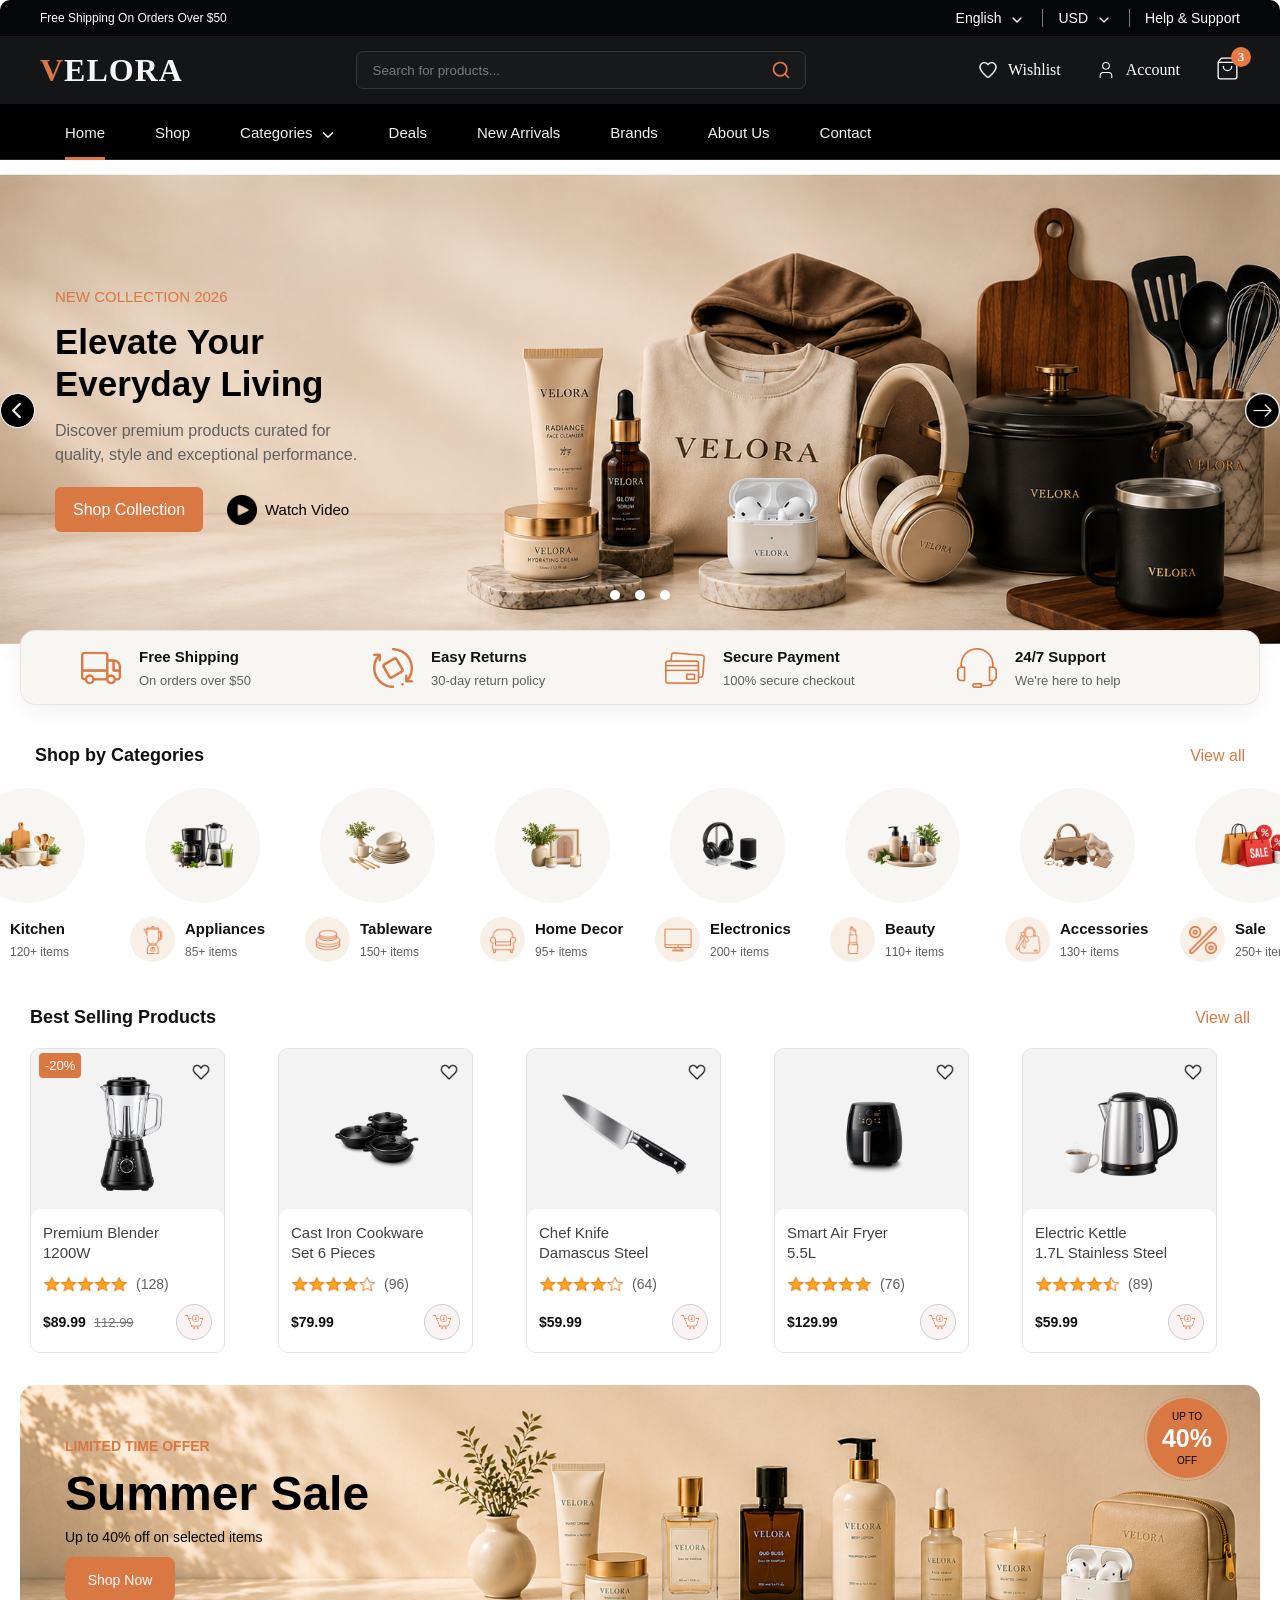
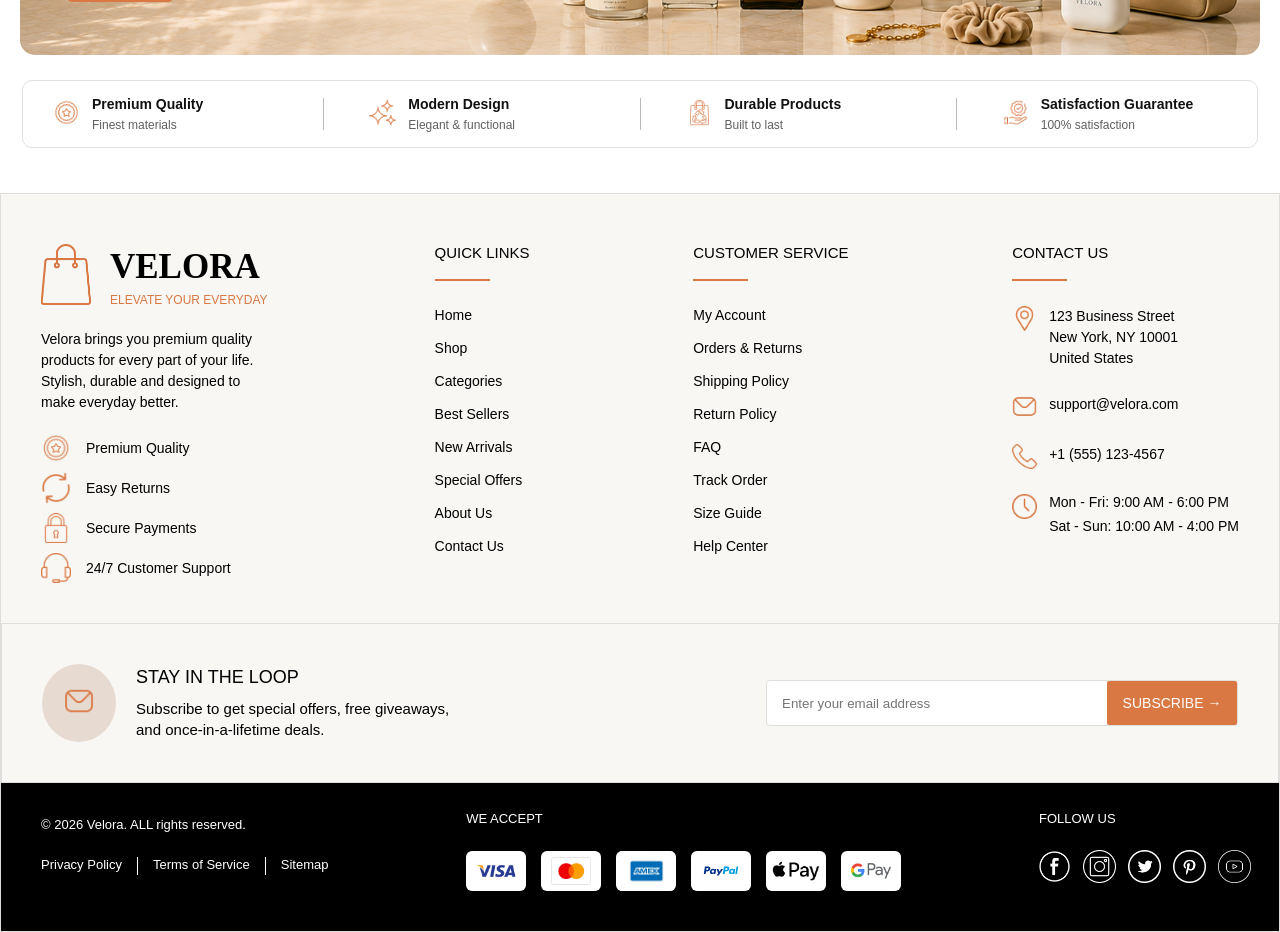
==== commit 9f1bc884: "add some changes to file index.html and modified some icons" ====
--- a/index.html
+++ b/index.html
@@ -510,7 +510,7 @@
       <div class="features-container">
         <div class="feature-card">
           <div class="feature-icon-wrapper">
-            <img src="assets/icons/shield-check.png" alt="" class="feature-icon">
+            <img src="assets/icons/premium-quality.png" alt="" class="feature-icon">
           </div>
           <div class="feature-info">
             <span class="feature-name">Premium Quality</span>
@@ -524,7 +524,7 @@
 
         <div class="feature-card">
           <div class="feature-icon-wrapper">
-            <img src="assets/icons/sniper.png" alt="" class="feature-icon">
+            <img src="assets/icons/sparkler.png" alt="" class="feature-icon">
           </div>
           <div class="feature-info">
             <span class="feature-name">Modern Design</span>
@@ -538,7 +538,7 @@
 
         <div class="feature-card">
           <div class="feature-icon-wrapper">
-            <img src="assets/icons/lock.png" alt="" class="feature-icon">
+            <img src="assets/icons/circular.png" alt="" class="feature-icon">
           </div>
           <div class="feature-info">
             <span class="feature-name">Durable Products</span>
@@ -552,7 +552,7 @@
 
         <div class="feature-card">
           <div class="feature-icon-wrapper">
-            <img src="assets/icons/winner.png" alt="" class="feature-icon">
+            <img src="assets/icons/guarantee.png" alt="" class="feature-icon">
           </div>
           <div class="feature-info">
             <span class="feature-name">Satisfaction Guarantee</span>
@@ -566,9 +566,10 @@
     </section>
   </main>
 
-  <footer class="site-footer">
+  <footer id="site-footer">
     <div class="footer-container">
       <div class="footer-main">
+
         <div class="footer-brand">
           <div class="brand-header">
             <img src="assets/icons/shopping-bag.png" alt="" class="brand-icon">
@@ -583,104 +584,117 @@
           </p>
           <div class="footer-benefits">
             <div class="footer-benefit">
-              <img src="assets/icons/shield-check.svg" alt="" class="footer-benefit-icon">
+              <img src="assets/icons/premium-quality.png" alt="" class="footer-benefit-icon">
               <span class="footer-benefit-name">Premium Quality</span>
             </div>
             <div class="footer-benefit">
-              <img src="assets/icons/refresh-cw.svg" alt="" class="footer-benefit-icon">
+              <img src="assets/icons/refresh.png" alt="" class="footer-benefit-icon">
               <span class="footer-benefit-name">Easy Returns</span>
             </div>
             <div class="footer-benefit">
-              <img src="assets/icons/lock.svg" alt="" class="footer-benefit-icon">
+              <img src="assets/icons/unlock.png" alt="" class="footer-benefit-icon">
               <span class="footer-benefit-name">Secure Payments</span>
             </div>
             <div class="footer-benefit">
-              <img src="assets/icons/headset.svg" alt="" class="footer-benefit-icon">
+              <img src="assets/icons/headset.png" alt="" class="footer-benefit-icon">
               <span class="footer-benefit-name">24/7 Customer Support</span>
             </div>
           </div>
 
         </div>
 
-        <div class="footer-links">
-          <div class="quick-links">
-            <h3 class="footer-column-title">QUICK LINKS</h3>
-            <ul class="footer-link-list">
-              <li class="footer-link-item">
-                <a href="index.html" class="footer-link">Home</a>
-              </li>
-              <li class="footer-link-item">
-                <a href="shop.html" class="footer-link">Shop</a>
-              </li>
-              <li class="footer-link-item">
-                <a href="" class="footer-link">Categories</a>
-              </li>
-              <li class="footer-link-item">
-                <a href="" class="footer-link">Best Sellers</a>
-              </li>
-              <li class="footer-link-item">
-                <a href="" class="footer-link">New Arrivals</a>
-              </li>
-              <li class="footer-link-item">
-                <a href="" class="footer-link">Special Offers</a>
-              </li>
-              <li class="footer-link-item">
-                <a href="" class="footer-link">About Us</a>
-              </li>
-              <li class="footer-link-item">
-                <a href="" class="footer-link">Contact Us</a>
-              </li>
-            </ul>
-          </div>
-
-          <div class="customer-links">
-            <h3 class="footer-column-title">CUSTOMER SERVICE</h3>
-            <ul class="footer-link-list">
-              <li class="footer-link-item">
-                <a href="" class="footer-link">My Account</a>
-              </li>
-              <li class="footer-link-item">
-                <a href="" class="footer-link">Orders & Returns</a>
-              </li>
-              <li class="footer-link-item">
-                <a href="" class="footer-link">Shipping Policy</a>
-              </li>
-              <li class="footer-link-item">
-                <a href="" class="footer-link">FAQ</a>
-              </li>
-              <li class="footer-link-item">
-                <a href="" class="footer-link">Track Order</a>
-              </li>
-              <li class="footer-link-item">
-                <a href="" class="footer-link">Size Guide</a>
-              </li>
-              <li class="footer-link-item">
-                <a href="" class="footer-link">Help Center</a>
-              </li>
-            </ul>
-
-          </div>
+        <div class="quick-links">
+          <h3 class="footer-column-title">QUICK LINKS</h3>
+          <ul class="footer-link-list">
+
+            <li class="footer-link-item">
+              <a href="index.html" class="footer-link">Home</a>
+            </li>
+
+            <li class="footer-link-item">
+              <a href="shop.html" class="footer-link">Shop</a>
+            </li>
+
+            <li class="footer-link-item">
+              <a href="" class="footer-link">Categories</a>
+            </li>
+
+            <li class="footer-link-item">
+              <a href="" class="footer-link">Best Sellers</a>
+            </li>
+
+            <li class="footer-link-item">
+              <a href="" class="footer-link">New Arrivals</a>
+            </li>
+
+            <li class="footer-link-item">
+              <a href="" class="footer-link">Special Offers</a>
+            </li>
+
+            <li class="footer-link-item">
+              <a href="" class="footer-link">About Us</a>
+            </li>
+
+            <li class="footer-link-item">
+              <a href="" class="footer-link">Contact Us</a>
+            </li>
+          </ul>
+        </div>
+
+        <div class="customer-links">
+          <h3 class="footer-column-title">CUSTOMER SERVICE</h3>
+          <ul class="footer-link-list">
+            <li class="footer-link-item">
+              <a href="" class="footer-link">My Account</a>
+            </li>
+            <li class="footer-link-item">
+              <a href="" class="footer-link">Orders & Returns</a>
+            </li>
+            <li class="footer-link-item">
+              <a href="" class="footer-link">Shipping Policy</a>
+            </li>
+            <li class="footer-link-item">
+              <a href="" class="footer-link">
+                Return Policy
+              </a>
+            </li>
+            <li class="footer-link-item">
+              <a href="" class="footer-link">FAQ</a>
+            </li>
+            <li class="footer-link-item">
+              <a href="" class="footer-link">Track Order</a>
+            </li>
+            <li class="footer-link-item">
+              <a href="" class="footer-link">Size Guide</a>
+            </li>
+            <li class="footer-link-item">
+              <a href="" class="footer-link">Help Center</a>
+            </li>
+          </ul>
+
         </div>
 
         <div class="footer-contact">
+
           <h3 class="footer-column-title">CONTACT US</h3>
+
           <div class="contact-item">
-            <img src="assets/icons/map-pin.svg" alt="Location" class=" contact-icon">
+            <img src="assets/icons/placeholder.png" alt="Location" class=" contact-icon">
             <span class="contact-content">123 Business Street New York, NY 10001 United States</span>
           </div>
 
           <div class="contact-item">
-            <img src="assets/icons/mail.svg" alt="Email" class="contact-icon">
+            <img src="assets/icons/mail.png" alt="Email" class="contact-icon">
             <span class="contact-content">support@velora.com</span>
           </div>
 
           <div class="contact-item">
-            <img src="assets/icons/phone.svg" alt="Phone" class="contact-icon">
+            <img src="assets/icons/telephone.png" alt="Phone" class="contact-icon">
             <span class="contact-content">+1 (555) 123-4567</span>
           </div>
 
           <div class="contact-item">
-            <img src="assets/icons/clock.svg" alt="Business hours" class="contact-icon">
+            <img src="assets/icons/clock.png" alt="Business hours" class="contact-icon">
             <div class="contact-hours">
               <span class="weekday-hours">
                 Mon - Fri: 9:00 AM - 6:00 PM
@@ -692,12 +706,13 @@
 
           </div>
         </div>
+
       </div>
 
       <div class="footer-newsletter">
         <div class="newsletter-content">
           <div class="newsletter-icon-wrapper">
-            <img src="assets/icons/mail.svg" alt="" class="newsletter-icon">
+            <img src="assets/icons/mail.png" alt="" class="newsletter-icon">
           </div>
           <div class="newsletter-text">
             <h3 class="newsletter-title">
@@ -720,6 +735,7 @@
       </div>
 
       <div class="footer-bottom">
+
         <div class="footer-legal">
           <div class="copyright">
             © 2026 Velora. ALL rights reserved.
@@ -738,19 +754,27 @@
         </div>
 
         <div class="footer-payments">
-          <h3 class="footer-column-title">
+          <h3 class="footer-payment-title">
             WE ACCEPT
           </h3>
           <div class="payment-methods">
+
             <img src="assets/logo/payment-method-logos/Visa.png" alt="Visa" class="payment-icon">
+
             <img src="assets/logo/payment-method-logos/Mastercard.png" alt="Mastercard" class="payment-icon">
+
+
             <img src="assets/logo/payment-method-logos/American-Express.jpg" alt="American Express"
               class="payment-icon">
+
             <img src="assets/logo/payment-method-logos/PayPal.svg" alt="PayPal" class="payment-icon">
+
             <img src="assets/logo/payment-method-logos/Apple-Pay.png" alt="Apple Pay" class="payment-icon">
+
             <img src="assets/logo/payment-method-logos/Google-Pay.webp" alt="Google Pay" class="payment-icon">
           </div>
         </div>
+
 
         <div class="footer-social">
           <h3 class="footer-social-title">
@@ -774,7 +798,9 @@
             </a>
           </div>
         </div>
-      </div>
+
+      </div>
+
     </div>
 
   </footer>
--- a/styles/components/footer.css
+++ b/styles/components/footer.css
@@ -17,106 +17,148 @@
   column-gap: 20px;
   justify-content: space-between;
   padding: 50px 40px 40px 40px;
+
 }
 
 .footer-brand {
   display: flex;
   flex-direction: column;
   row-gap: 20px;
+
 }
 
 .brand-header {
   display: flex;
-  gap: 6px;
-}
+  gap: 4px;
+
+}
+
 
 .brand-icon {
+  margin: 0;
   display: flex;
   align-items: center;
   justify-content: center;
-}
-
-.brand-icon img {
-  width: 55px;
-  height: 55px;
+  width: 65px;
+  height: 65px;
   object-fit: contain;
+
 }
 
 .brand-info {
-  display: flex;
-  flex-direction: column;
-  row-gap: 8px;
+
+  display: flex;
+
+  flex-direction: column;
+
+  row-gap: 6px;
+
   justify-content: center;
+
 }
 
 .brand-logo {
+
   text-decoration: none;
   font-family: "Playfair Display", Georgia, serif;
   font-size: 35px;
   font-weight: 700;
   color: black;
+
 }
 
 .brand-tagline {
+
   font-family: "Inter", sans-serif;
   font-size: 12px;
   font-weight: 300;
   color: #D97843;
+
 }
 
 .brand-description {
+
   margin: 0;
   width: 230px;
   font-family: "Inter", sans-serif;
   font-size: 14px;
   font-weight: 400;
   line-height: 1.5;
+
 }
 
 .footer-benefits {
-  display: flex;
-  flex-direction: column;
+
+  display: flex;
+
+  flex-direction: column;
+
   row-gap: 10px;
+
   justify-content: start;
+
 }
 
 .footer-benefit {
+
   display: flex;
   align-items: center;
   gap: 15px;
+
 }
 
 .footer-benefit-icon {
+
   height: 30px;
   width: 30px;
   object-fit: contain;
+
 }
 
 .footer-benefit-name {
-  display: flex;
-  align-items: center;
-  font-family: "Inter", sans-serif;
+
+  display: flex;
+
+  align-items: center;
+
+  font-family: "Inter", sans-serif;
+
   font-size: 14px;
-  font-weight: 400;
+
+  font-weight: 400;
+
 }
 
 .quick-links,
+
 .customer-links {
-  display: flex;
-  flex-direction: column;
+
+  display: flex;
+
+  flex-direction: column;
+
   row-gap: 25px;
+
 }
 
 .footer-column-title {
-  margin: 0;
+
+  margin: 0;
+
   position: relative;
+
   padding-bottom: 20px;
-  font-family: "Inter", sans-serif;
+
+  font-family: "Inter", sans-serif;
+
   font-size: 15px;
+
   font-weight: 500;
+
 }
 
 .footer-column-title::after {
+
   content: "";
   position: absolute;
   left: 0;
@@ -124,138 +166,174 @@
   width: 55px;
   height: 2px;
   background-color: #D97843;
-}
+
+}
+
 
 
 .footer-link-list {
+
   margin: 0;
   padding: 0;
   display: flex;
   flex-direction: column;
   row-gap: 15px;
   justify-content: flex-start;
+
 }
 
 .footer-link-item {
+
   list-style: none;
+
 }
 
 .footer-link {
+
   text-decoration: none;
   font-family: "Inter", sans-serif;
   font-size: 14px;
   font-weight: 400;
   color: black;
-}
-
-
-.footer-link,
-.footer-legal-link {
   transition: color 0.3s ease;
-}
-
-.footer-link:hover,
-.footer-legal-link:hover {
+
+}
+
+.footer-link:hover {
   color: #D97843;
 }
 
 
-
 .footer-contact {
+
   display: flex;
   flex-direction: column;
   row-gap: 25px;
+
 }
 
 .contact-items {
+
   display: flex;
   flex-direction: column;
   row-gap: 30px;
+
 }
 
 .contact-item {
-  display: flex;
+
+  display: flex;
+  align-items: flex-start;
   gap: 12px;
 
 }
 
 .contact-icon {
+
   height: 25px;
   width: 25px;
+
 }
 
 .contact-content {
+
   font-family: "Inter", sans-serif;
   font-size: 14px;
   font-weight: 400;
   line-height: 1.5;
   width: 150px;
+
 }
 
 .contact-hours {
+
   display: flex;
   flex-direction: column;
   row-gap: 8px;
+
 }
 
 .weekday-hours,
+
 .weekend-hours {
+
   font-family: "Inter", sans-serif;
   font-size: 14px;
   font-weight: 400;
+
 }
 
 .footer-newsletter {
+
   border: 1px solid rgb(224, 221, 221);
   display: flex;
   justify-content: space-between;
   align-items: center;
   padding: 40px;
+
 }
 
 .newsletter-content {
+
   display: flex;
   align-items: center;
   justify-content: center;
   gap: 20px;
+
 }
 
 .newsletter-icon-wrapper {
+
   border-radius: 50%;
   background-color: #e7dad1;
   padding: 22px;
+
 }
 
 .newsletter-icon {
+
   height: 30px;
   width: 30px;
   object-fit: contain;
-}
+
+}
+
+
 
 .newsletter-text {
+
   display: flex;
   flex-direction: column;
   row-gap: 10px;
-}
+
+}
+
 
 .newsletter-title {
+
   margin: 0;
   font-family: "Inter", sans-serif;
   font-size: 18px;
   font-weight: 500;
-}
+
+}
+
 
 .newsletter-description {
+
   margin: 0;
   width: 320px;
   font-family: "Inter", sans-serif;
   font-size: 15px;
   font-weight: 300;
   line-height: 1.4;
-}
+
+}
+
 
 
 .email-bar {
+
   display: flex;
   border: 1px solid rgb(224, 221, 221);
   border-radius: 4px;
@@ -263,23 +341,21 @@
 }
 
 .email-input {
+
   display: flex;
   width: 340px;
   height: 44px;
   padding-left: 15px;
   border-radius: 4px;
   border: none;
+}
+
+.email-input:focus {
   outline: none;
-  font-family: "Inter", sans-serif;
-  font-size: 14px;
-}
-
-.email-input:focus {
-  outline: 2px solid #D97843;
-  outline-offset: 1px;
 }
 
 .subscribe-button {
+
   display: flex;
   align-items: center;
   justify-content: center;
@@ -293,61 +369,80 @@
   background-color: #D97843;
   color: white;
   cursor: pointer;
-  transition:
-    background-color 0.3s ease,
-    transform 0.2s ease;
+  transition: background-color 0.3s ease;
+
 }
 
 .subscribe-button:hover {
+
   background-color: #de5f20;
-  transform: translateY(-2px);
+
 }
 
 .footer-bottom {
+
   background-color: black;
   padding: 18px 30px 40px 40px;
   display: flex;
   align-items: center;
   justify-content: space-between;
   gap: 10px;
+
 }
 
 .footer-legal {
+
   display: flex;
   flex-direction: column;
   row-gap: 25px;
+
 }
 
 .copyright {
+
   color: white;
   font-family: "Inter", sans-serif;
   font-size: 13px;
   font-weight: 400;
+
 }
 
 .footer-legal-links {
+
   display: flex;
   gap: 15px;
+
 }
 
 .footer-legal-link {
+
   color: white;
   text-decoration: none;
   font-family: "Inter", sans-serif;
   font-size: 13px;
   font-weight: 400;
+  transition: color 0.3s ease;
+
+}
+
+.footer-legal-link:hover {
+  color: #D97843;
 }
 
 .link-separator {
+
   height: 18px;
   width: 1px;
   background-color: white;
+
 }
 
 .footer-payments {
+
   display: flex;
   flex-direction: column;
   row-gap: 25px;
+
 }
 
 .footer-payment-title {
@@ -355,37 +450,36 @@
 }
 
 .payment-methods {
+
   display: flex;
   align-items: center;
   gap: 15px;
-}
+
+}
+
+
 
 .payment-icon {
-  display: flex;
-  align-items: center;
-  justify-content: center;
-  border: none;
-  border-radius: 6px;
   height: 40px;
   width: 60px;
+  object-fit: contain;
   background-color: white;
-}
-
-.payment-icon img {
-  max-width: 80%;
-  max-height: 70%;
-  object-fit: contain;
-}
+  border-radius: 6px;
+}
+
 
 
 .footer-social {
+
   display: flex;
   flex-direction: column;
   row-gap: 25px;
+
 }
 
 .footer-social-title,
 .footer-payment-title {
+
   margin: 0;
   font-family: "Inter", sans-serif;
   font-size: 13px;
@@ -395,18 +489,22 @@
 }
 
 .social-links {
+
   display: flex;
   gap: 15px;
+
 }
 
 .social-link {
+
   display: flex;
   align-items: center;
   justify-content: center;
   height: 30px;
   width: 30px;
   cursor: pointer;
-  transition: transform 0.2s ease;
+  transition: transform 0.3s ease;
+
 }
 
 .social-link:hover {
@@ -414,6 +512,8 @@
 }
 
 .social-icon {
+
   height: 33px;
   width: 33px;
+
 }
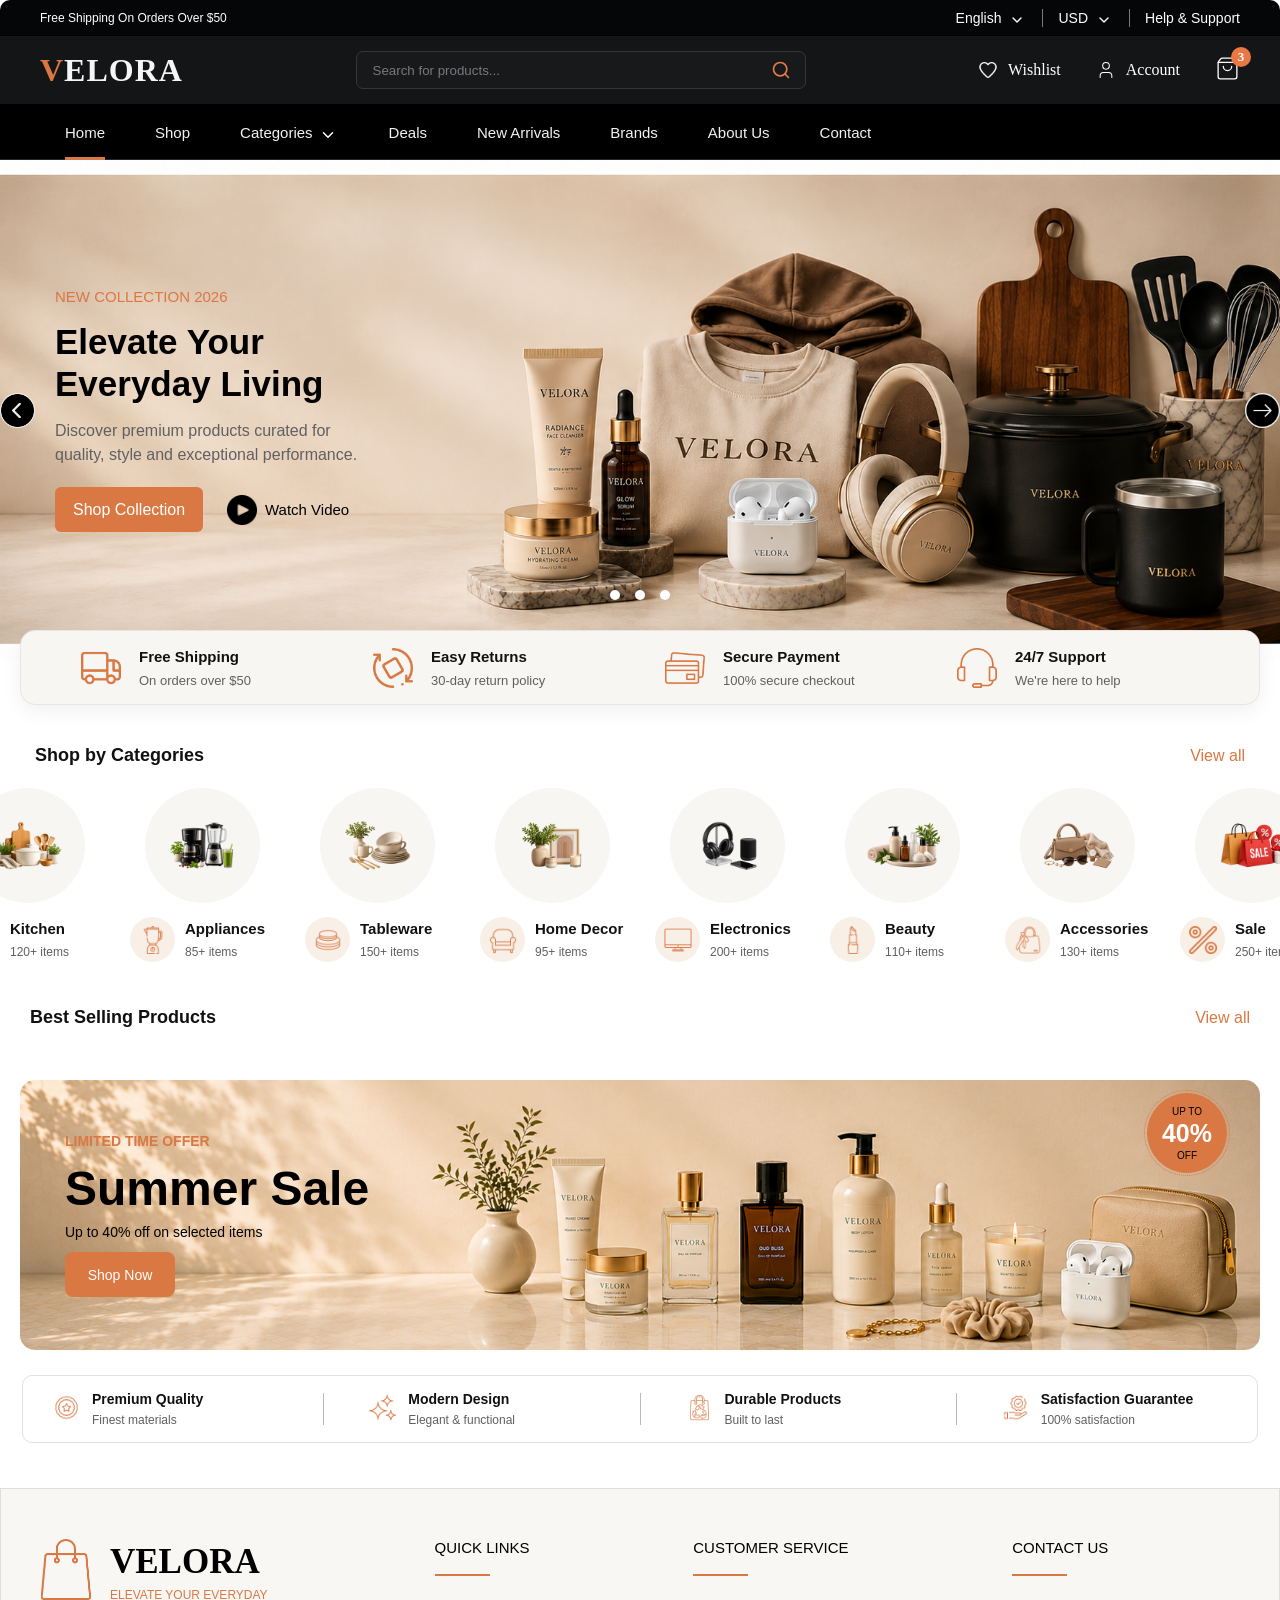
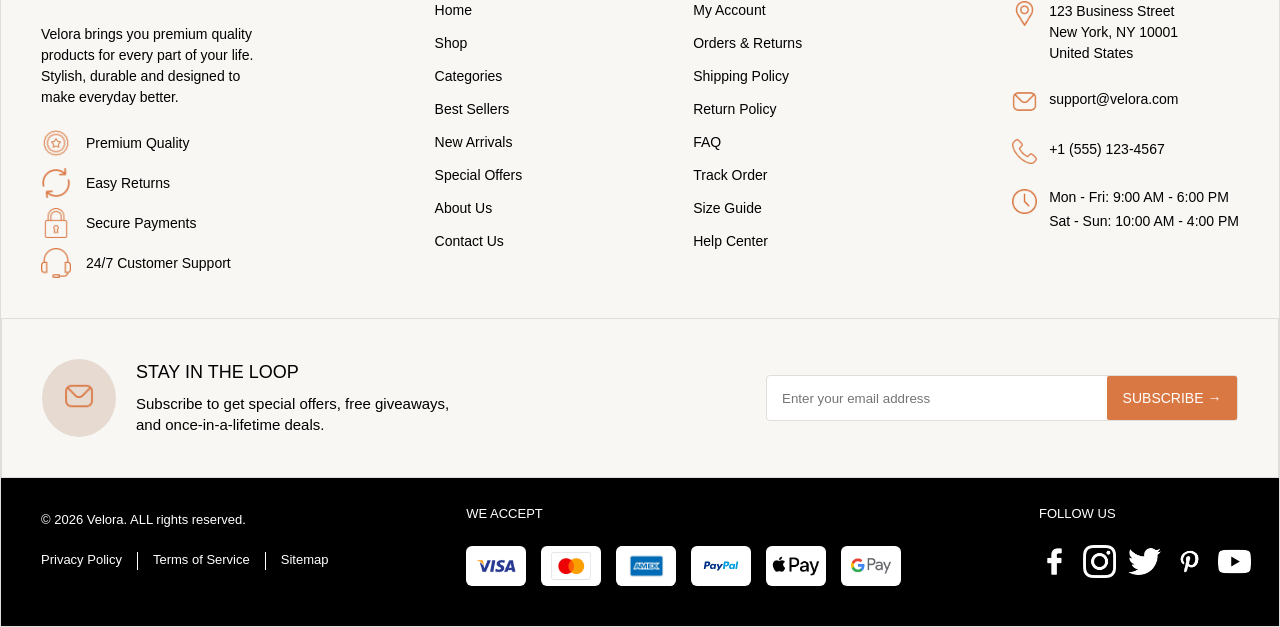
==== commit ceec14f4: "delete html for product from index.html" ====
--- a/index.html
+++ b/index.html
@@ -260,225 +260,7 @@
           <a href="best-sellers.html" class="best-sellers-link">View all</a>
         </div>
 
-        <div class="products-grid">
-
-          <div class="product-card">
-            <!-- Product Image -->
-            <div class="product-image-container">
-              <span class="product-discount">
-                -20%
-              </span>
-              <button class="product-wishlist" aria-label="Add to wishlist">
-                <img src="assets/icons/heart.png" alt="">
-              </button>
-              <img src="assets/images/products/Blender.png" alt="Premium Blender 1200W" class="product-img">
-            </div>
-
-            <!-- Product Information -->
-            <div class="product-info">
-              <h3 class="product-name">
-                Premium Blender 1200W
-              </h3>
-
-              <!-- Rating -->
-              <div class="product-rating">
-                <img class="rating-stars" src="assets/icons/rating-50.png" alt="5 stars">
-                <span class="review-count">
-                  (128)
-                </span>
-              </div>
-
-              <!-- Price -->
-              <div class="product-actions">
-                <div class="product-price">
-                  <span class="current-price">
-                    $89.99
-                  </span>
-                  <span class="old-price">
-                    112.99
-                  </span>
-                </div>
-                <!-- Add to Cart -->
-                <button class="add-to-cart-button" aria-label="Add to cart">
-                  <img src="assets/icons/add-product.png" alt="">
-                </button>
-              </div>
-            </div>
-
-          </div>
-
-          <div class="product-card">
-            <!-- Product Image -->
-            <div class="product-image-container">
-              <!--
-                <span class="product-discount">
-                </span>
-              -->
-              <button class="product-wishlist" aria-label="Add to wishlist">
-                <img src="assets/icons/heart.png" alt="">
-              </button>
-              <img src="assets/images/products/Cast Iron Cookware.png" alt="Cast Iron Cookware" class="product-img">
-            </div>
-
-            <!-- Product Information -->
-            <div class="product-info">
-              <h3 class="product-name">
-                Cast Iron Cookware Set 6 Pieces
-              </h3>
-
-              <!-- Rating -->
-              <div class="product-rating">
-                <img class="rating-stars" src="assets/icons/rating-40.png" alt="4 out of 5 stars">
-                <span class="review-count">
-                  (96)
-                </span>
-              </div>
-
-              <!-- Price -->
-              <div class="product-actions">
-                <div class="product-price">
-                  <span class="current-price">
-                    $79.99
-                  </span>
-                </div>
-                <!-- Add to Cart -->
-                <button class="add-to-cart-button" aria-label="Add to cart">
-                  <img src="assets/icons/add-product.png" alt="">
-                </button>
-              </div>
-            </div>
-
-          </div>
-
-          <div class="product-card">
-            <!-- Product Image -->
-            <div class="product-image-container">
-              <!--
-               <span class="product-discount">
-               </span>
-               -->
-              <button class="product-wishlist" aria-label="Add to wishlist">
-                <img src="assets/icons/heart.png" alt="">
-              </button>
-              <img src="assets/images/products/Chef Knife.png" alt="Chef Knife" class="product-img">
-            </div>
-
-            <!-- Product Information -->
-            <div class="product-info">
-              <h3 class="product-name">
-                Chef Knife Damascus Steel
-              </h3>
-
-              <!-- Rating -->
-              <div class="product-rating">
-                <img class="rating-stars" src="assets/icons/rating-40.png" alt="4 out of 5 stars">
-                <span class="review-count">
-                  (64)
-                </span>
-              </div>
-
-              <!-- Price -->
-              <div class="product-actions">
-                <div class="product-price">
-                  <span class="current-price">
-                    $59.99
-                  </span>
-                </div>
-                <!-- Add to Cart -->
-                <button class="add-to-cart-button" aria-label="Add to cart">
-                  <img src="assets/icons/add-product.png" alt="">
-                </button>
-              </div>
-            </div>
-
-          </div>
-
-          <div class="product-card">
-            <!-- Product Image -->
-            <div class="product-image-container">
-              <!--
-               <span class="product-discount">
-                 </span>
-                   -->
-              <button class="product-wishlist" aria-label="Add to wishlist">
-                <img src="assets/icons/heart.png" alt="">
-              </button>
-              <img src="assets/images/products/Smart Air Fryer.png" alt="Smart Air Fryer" class="product-img">
-            </div>
-
-            <!-- Product Information -->
-            <div class="product-info">
-              <h3 class="product-name">
-                Smart Air Fryer 5.5L
-              </h3>
-
-              <!-- Rating -->
-              <div class="product-rating">
-                <img class="rating-stars" src="assets/icons/rating-50.png" alt="5 stars">
-                <span class="review-count">
-                  (76)
-                </span>
-              </div>
-
-              <!-- Price -->
-              <div class="product-actions">
-                <div class="product-price">
-                  <span class="current-price">
-                    $129.99
-                  </span>
-                </div>
-                <!-- Add to Cart -->
-                <button class="add-to-cart-button" aria-label="Add to cart">
-                  <img src="assets/icons/add-product.png" alt="">
-                </button>
-              </div>
-            </div>
-
-          </div>
-
-          <div class="product-card">
-            <!-- Product Image -->
-            <div class="product-image-container">
-              <!--
-              <span class="product-discount">
-               </span>
-                -->
-              <button class="product-wishlist" aria-label="Add to wishlist">
-                <img src="assets/icons/heart.png" alt="">
-              </button>
-              <img src="assets/images/products/Electric Kettle.png" alt="Elecrtic Kettle" class="product-img">
-            </div>
-
-            <!-- Product Information -->
-            <div class="product-info">
-              <h3 class="product-name">
-                Electric Kettle <br>
-                1.7L Stainless Steel
-              </h3>
-
-              <!-- Rating -->
-              <div class="product-rating">
-                <img class="rating-stars" src="assets/icons/rating-45.png" alt="4.5 out of 5 stars">
-                <span class="review-count">
-                  (89)
-                </span>
-              </div>
-
-              <!-- Price -->
-              <div class="product-actions">
-                <div class="product-price">
-                  <span class="current-price">
-                    $59.99
-                  </span>
-                </div>
-                <!-- Add to Cart -->
-                <button class="add-to-cart-button" aria-label="Add to cart">
-                  <img src="assets/icons/add-product.png" alt="">
-                </button>
-              </div>
-            </div>
-
-          </div>
+        <div class="products-grid js-products-grid">
         </div>
       </div>
     </section>
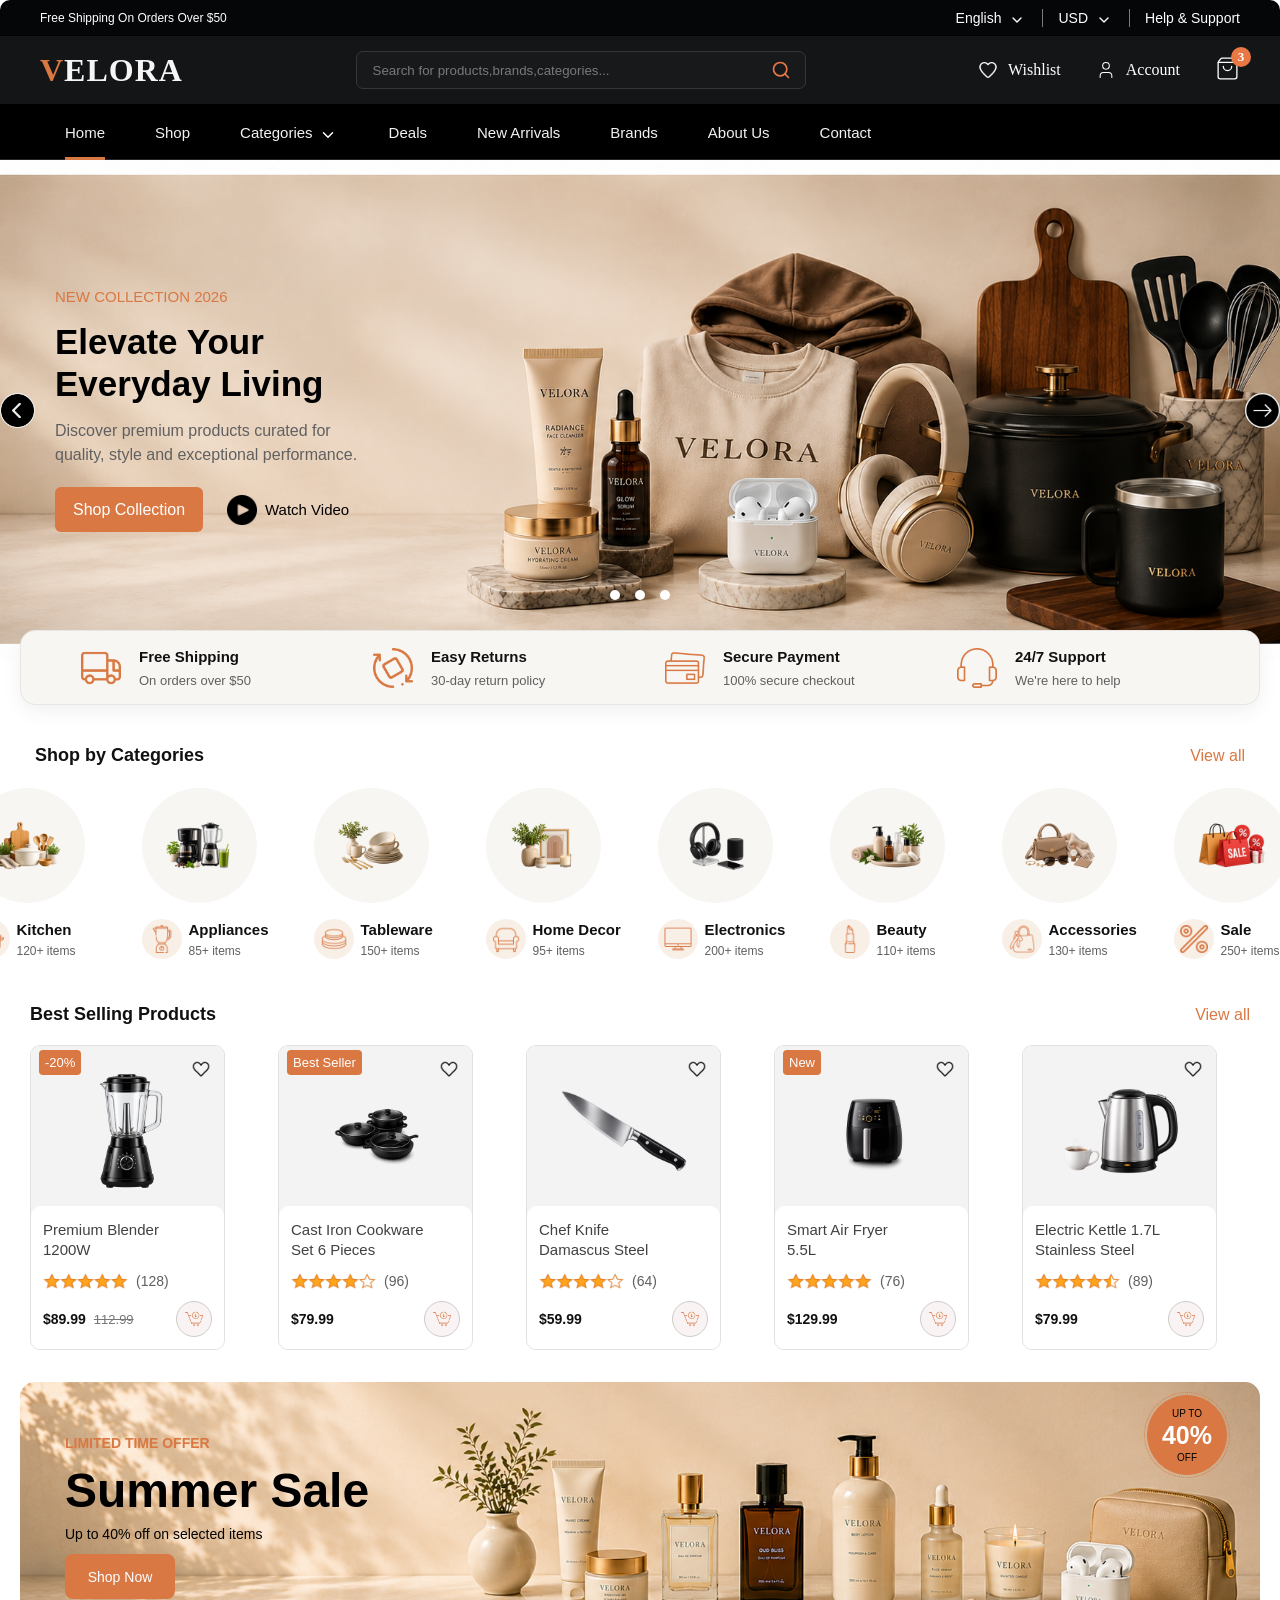
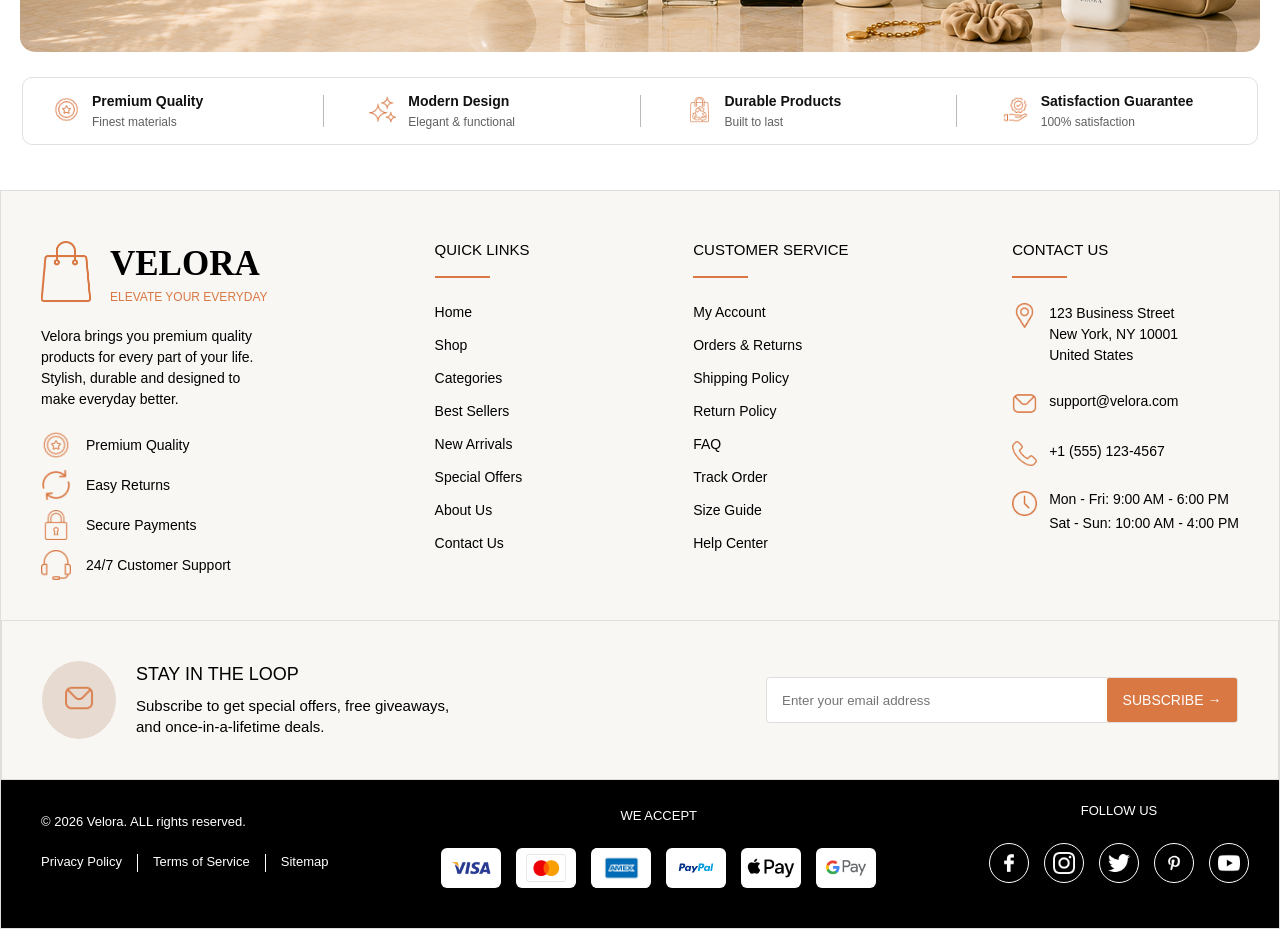
==== commit 3168549a: "add some changes to index.html" ====
--- a/index.html
+++ b/index.html
@@ -69,7 +69,8 @@
     <!-- Search -->
     <div class="header-center">
       <form class="search-bar">
-        <input type="search" class="search-input" placeholder="Search for products..." aria-label="Search products">
+        <input type="search" class="search-input" placeholder="Search for products,brands,categories..."
+          aria-label="Search products">
 
         <button type="submit" class="search-button" aria-label="Search">
           <img src="assets/icons/search.svg" alt="" class="search-icon">
--- a/styles/components/categories.css
+++ b/styles/components/categories.css
@@ -45,7 +45,7 @@
 .categories-grid {
   display: grid;
   grid-template-columns: repeat(8, 1fr);
-  gap: 30px;
+  gap: 35px;
   justify-content: center;
   padding: 0 35px;
 
@@ -54,8 +54,8 @@
 .category-card {
   display: flex;
   flex-direction: column;
-  row-gap: 14px;
-  align-items: center;
+  row-gap: 16px;
+
   text-decoration: none;
   cursor: pointer;
 }
@@ -85,7 +85,7 @@
 
 .category-details {
   display: flex;
-  gap: 10px;
+  gap: 7px;
   align-items: center;
 }
 
@@ -94,8 +94,9 @@
   align-items: center;
   justify-content: center;
   background-color: hsl(27, 56%, 94%);
-  height: 45px;
-  width: 45px;
+  height: 40px;
+  width: 40px;
+  flex-shrink: 0;
   border-radius: 50%;
 
 }
@@ -110,7 +111,7 @@
 .category-info {
   display: flex;
   flex-direction: column;
-  row-gap: 8px;
+  row-gap: 6px;
   min-width: 90px;
   align-items: flex-start;
 }
--- a/styles/components/best-sellers.css
+++ b/styles/components/best-sellers.css
@@ -84,7 +84,9 @@
 }
 
 /* Product discount badge */
-.product-discount {
+.product-badge.discount,
+.product-badge.best-seller,
+.product-badge.new {
   position: absolute;
   top: 4px;
   left: 8px;
--- a/styles/components/footer.css
+++ b/styles/components/footer.css
@@ -108,7 +108,6 @@
 }
 
 .footer-benefit-icon {
-
   height: 30px;
   width: 30px;
   object-fit: contain;
@@ -116,15 +115,10 @@
 }
 
 .footer-benefit-name {
-
-  display: flex;
-
-  align-items: center;
-
-  font-family: "Inter", sans-serif;
-
+  display: flex;
+  align-items: center;
+  font-family: "Inter", sans-serif;
   font-size: 14px;
-
   font-weight: 400;
 
 }
@@ -134,9 +128,7 @@
 .customer-links {
 
   display: flex;
-
-  flex-direction: column;
-
+  flex-direction: column;
   row-gap: 25px;
 
 }
@@ -144,15 +136,10 @@
 .footer-column-title {
 
   margin: 0;
-
   position: relative;
-
   padding-bottom: 20px;
-
-  font-family: "Inter", sans-serif;
-
+  font-family: "Inter", sans-serif;
   font-size: 15px;
-
   font-weight: 500;
 
 }
@@ -479,7 +466,9 @@
 
 .footer-social-title,
 .footer-payment-title {
-
+  display: flex;
+  align-items: center;
+  justify-content: center;
   margin: 0;
   font-family: "Inter", sans-serif;
   font-size: 13px;
@@ -500,9 +489,11 @@
   display: flex;
   align-items: center;
   justify-content: center;
-  height: 30px;
-  width: 30px;
+  height: 40px;
+  width: 40px;
   cursor: pointer;
+  border: 1px solid white;
+  border-radius: 50%;
   transition: transform 0.3s ease;
 
 }
@@ -513,7 +504,7 @@
 
 .social-icon {
 
-  height: 33px;
-  width: 33px;
+  height: 22px;
+  width: 22px;
 
 }
